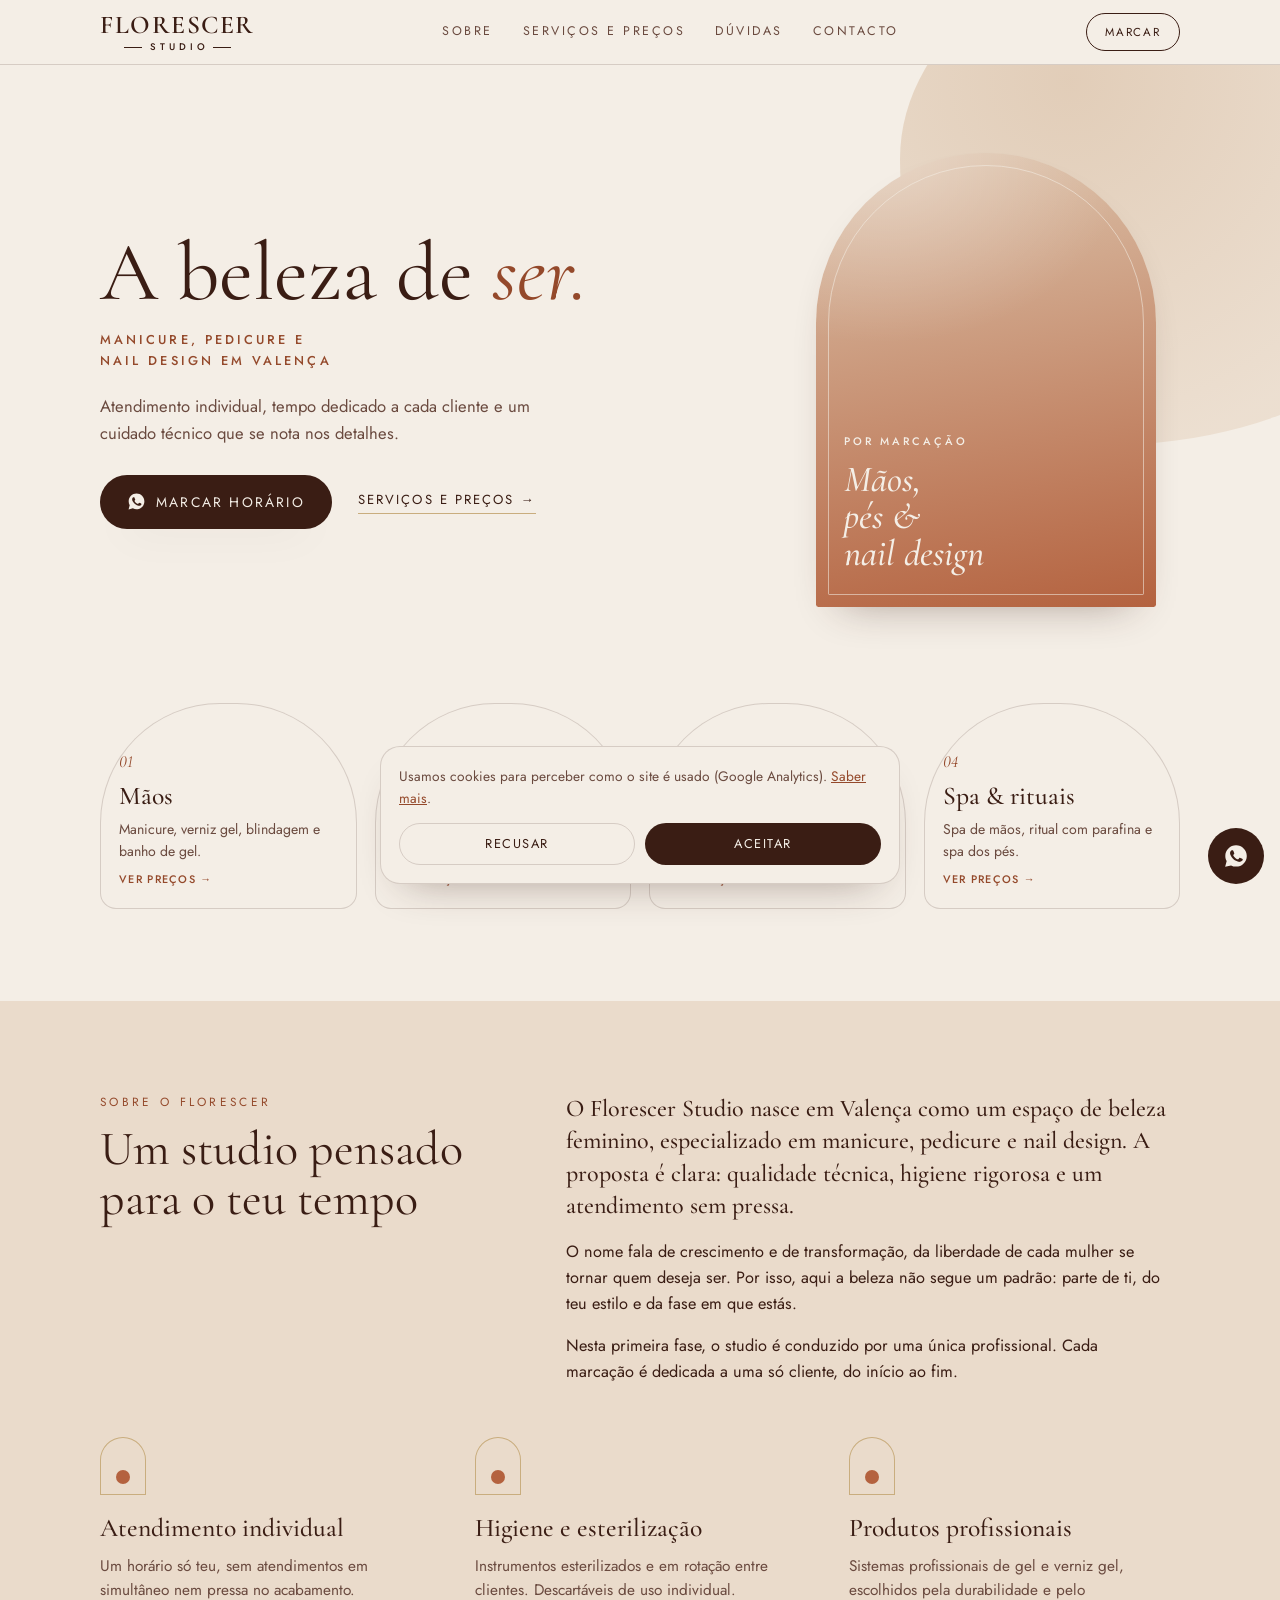
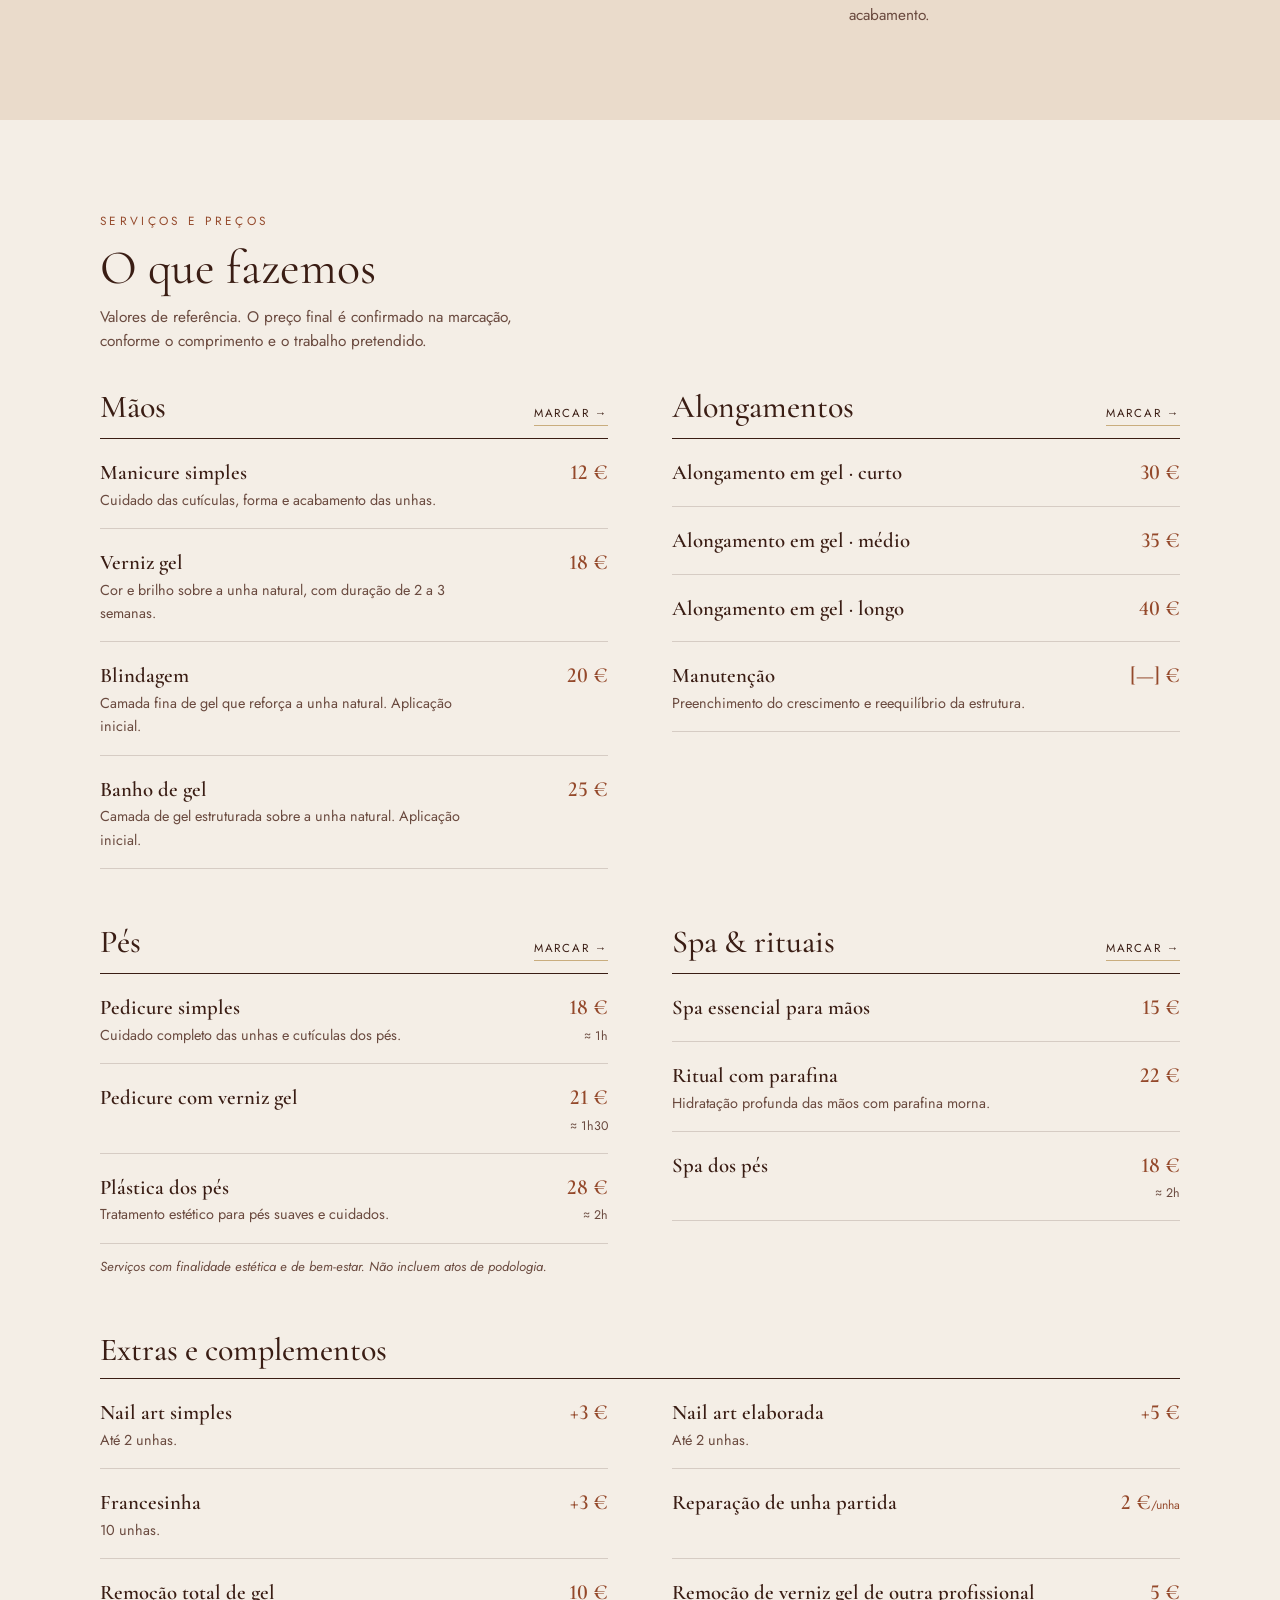
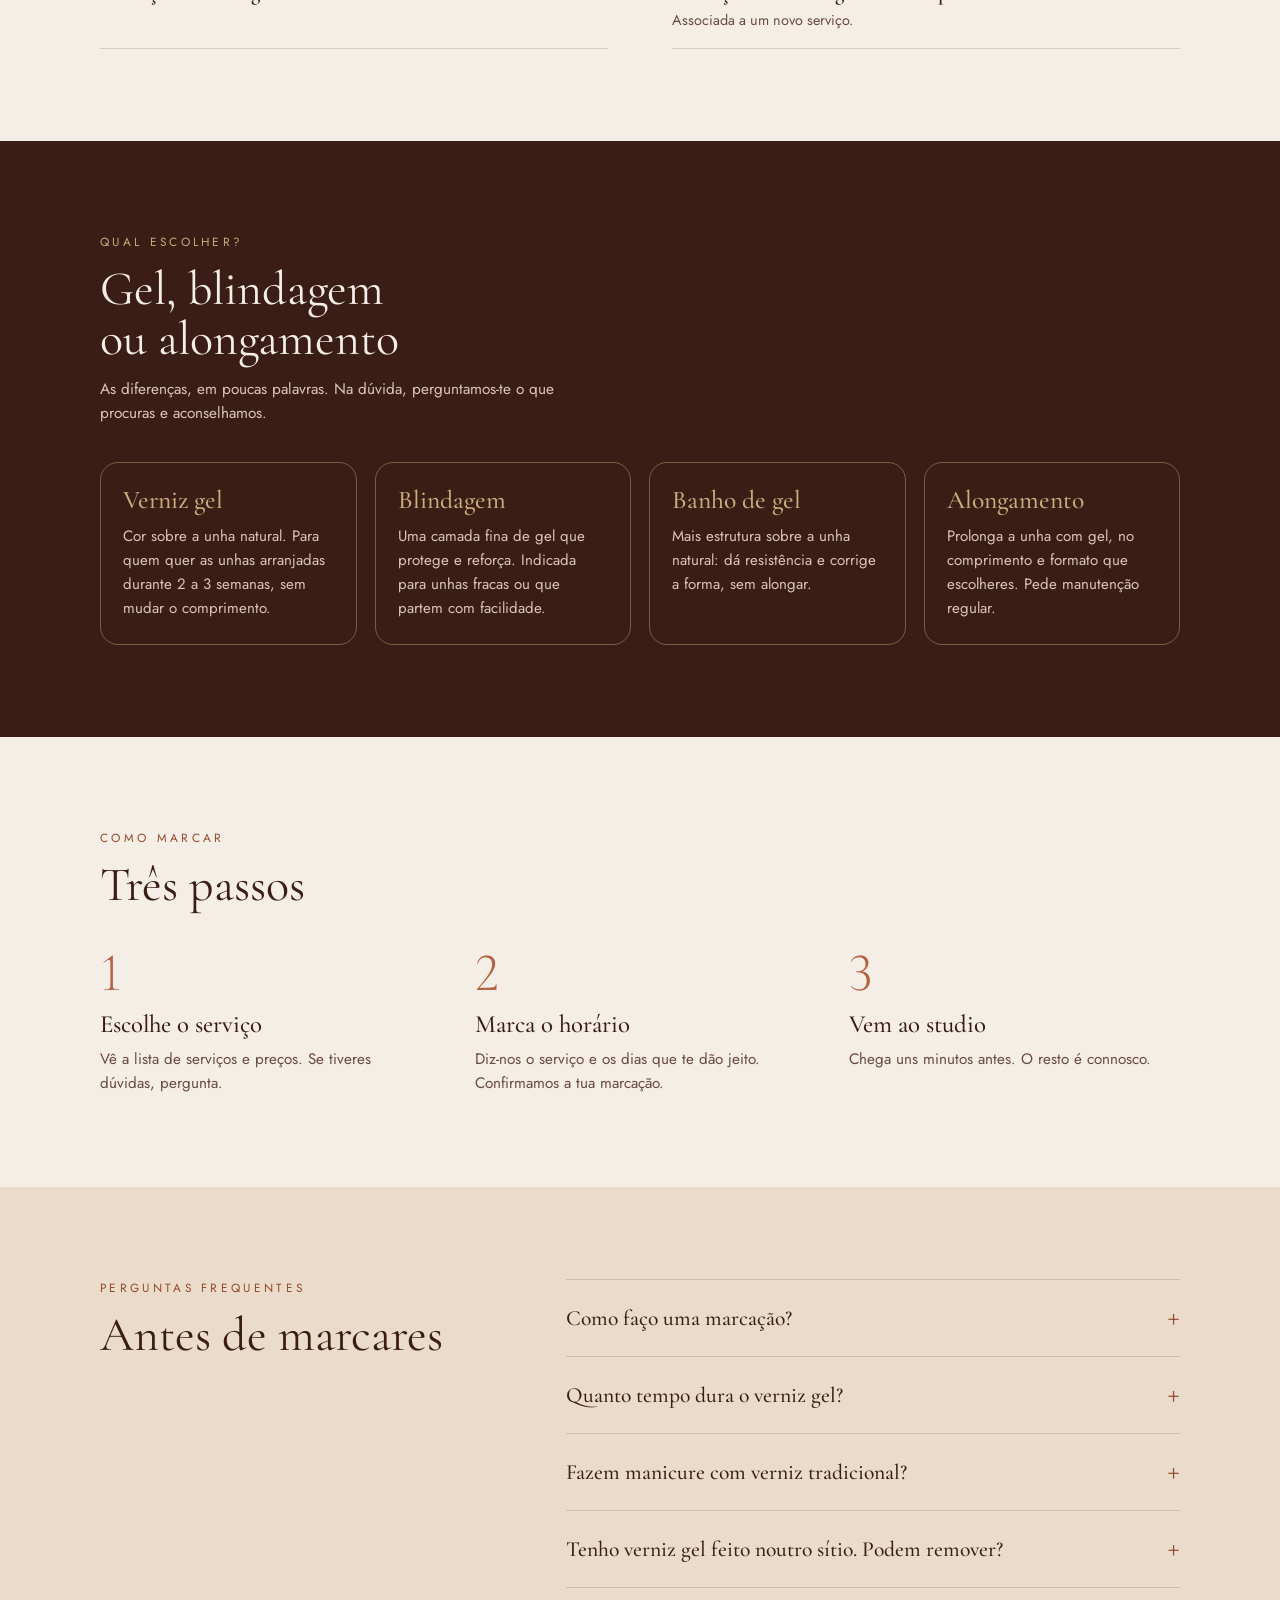
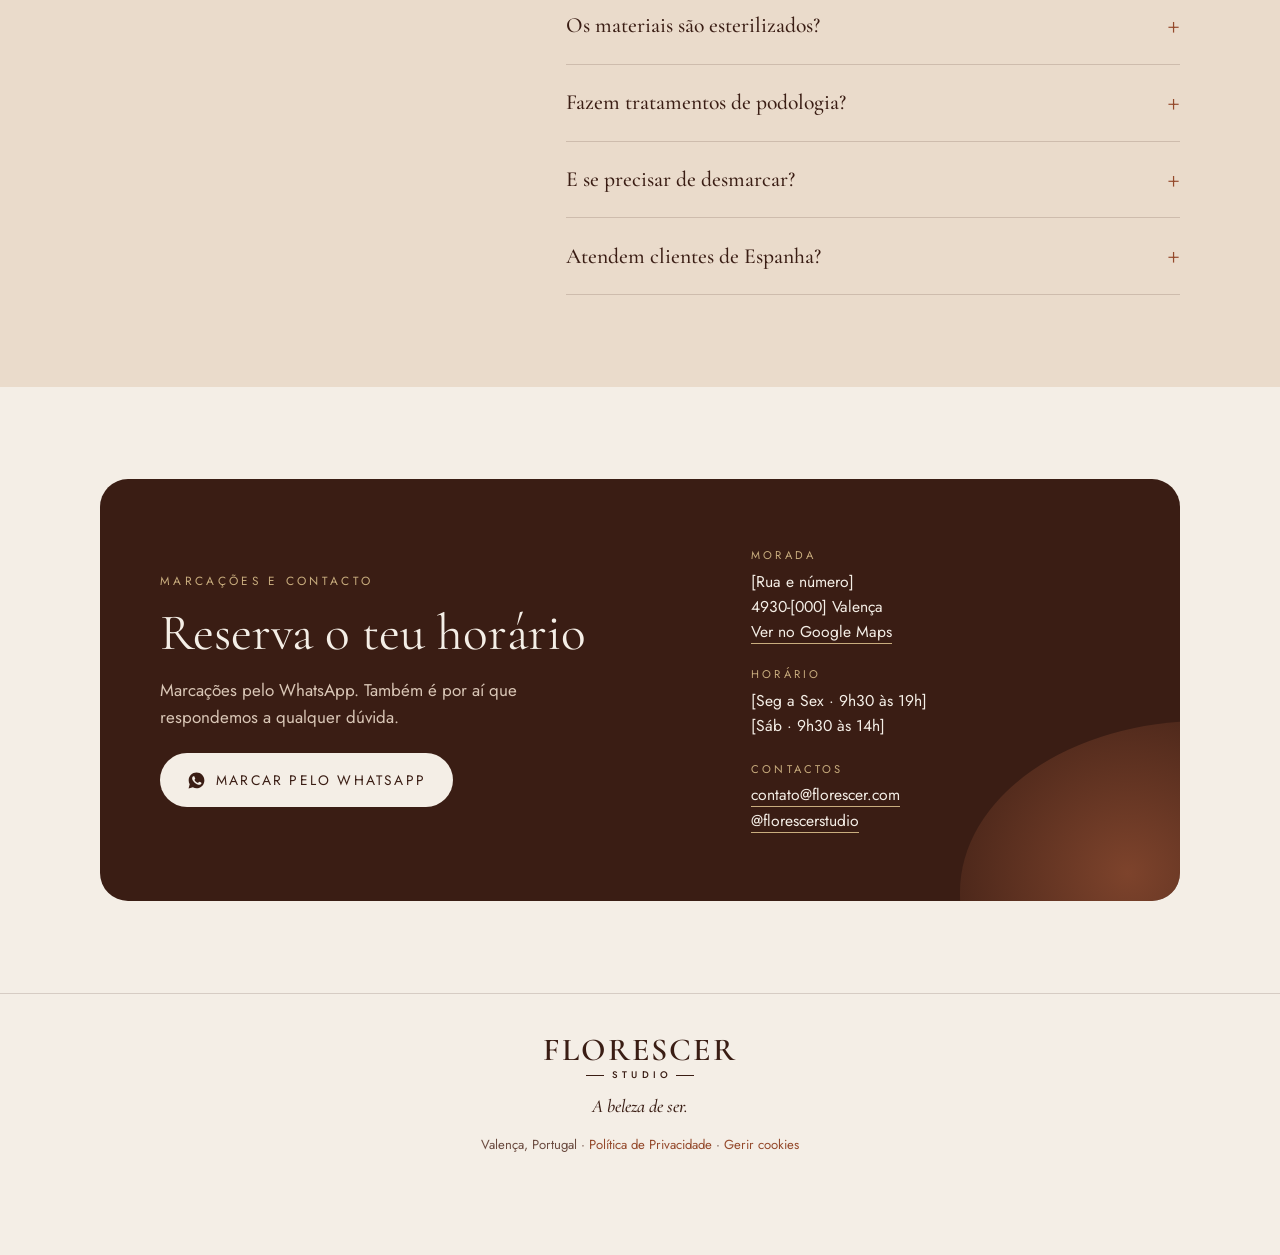
==== index.html @ e3dc15c4 "Domínio florescer.com e e-mail contato@florescer.com Co-Authored-By: Claude Opus 5.5 <noreply@anthro" ====
<!DOCTYPE html>
<html lang="pt-PT">
<head>
<meta charset="UTF-8">
<meta name="viewport" content="width=device-width, initial-scale=1, viewport-fit=cover">
<title>Florescer Studio — Manicure, pedicure e unhas de gel em Valença</title>
<meta name="description" content="Studio de manicure, pedicure e nail design em Valença. Verniz gel, blindagem, banho de gel, alongamento e spa de mãos e pés, com atendimento individual e por marcação.">
<link rel="canonical" href="https://florescer.com/">
<meta name="theme-color" content="#F4EEE6">

<meta property="og:type" content="website">
<meta property="og:site_name" content="Florescer Studio">
<meta property="og:url" content="https://florescer.com/">
<meta property="og:title" content="Florescer Studio — A beleza de ser.">
<meta property="og:description" content="Manicure, pedicure e nail design em Valença, com atendimento individual e por marcação.">
<meta property="og:image" content="https://florescer.com/assets/og-image.jpg">
<meta property="og:image:width" content="1200">
<meta property="og:image:height" content="630">
<meta property="og:locale" content="pt_PT">
<meta name="twitter:card" content="summary_large_image">
<meta name="twitter:title" content="Florescer Studio — A beleza de ser.">
<meta name="twitter:description" content="Manicure, pedicure e nail design em Valença, com atendimento individual e por marcação.">
<meta name="twitter:image" content="https://florescer.com/assets/og-image.jpg">

<link rel="preconnect" href="https://fonts.googleapis.com">
<link rel="preconnect" href="https://fonts.gstatic.com" crossorigin>
<link href="https://fonts.googleapis.com/css2?family=Cormorant+Garamond:ital,wght@0,300;0,400;0,500;0,600;1,400;1,500&family=Jost:wght@300;400;500&display=swap" rel="stylesheet">
<link rel="stylesheet" href="css/styles.css">

<script type="application/ld+json">
{
  "@context": "https://schema.org",
  "@type": "NailSalon",
  "name": "Florescer Studio",
  "slogan": "A beleza de ser.",
  "url": "https://florescer.com/",
  "image": "https://florescer.com/assets/og-image.jpg",
  "telephone": "+351900000000",
  "email": "contato@florescer.com",
  "priceRange": "€",
  "currenciesAccepted": "EUR",
  "address": {
    "@type": "PostalAddress",
    "streetAddress": "[Rua e número]",
    "postalCode": "4930-[000]",
    "addressLocality": "Valença",
    "addressRegion": "Viana do Castelo",
    "addressCountry": "PT"
  },
  "areaServed": ["Valença", "Vila Nova de Cerveira", "Monção", "Tui", "Tomiño", "Salvaterra de Miño"],
  "sameAs": [
    "https://www.instagram.com/florescerstudio/"
  ],
  "description": "Studio de manicure, pedicure e nail design em Valença: verniz gel, blindagem, banho de gel, alongamento em gel, pedicure e spa de mãos e pés, com atendimento individual e por marcação.",
  "hasOfferCatalog": {
    "@type": "OfferCatalog",
    "name": "Serviços",
    "itemListElement": [
      { "@type": "Offer", "price": "12", "priceCurrency": "EUR", "itemOffered": { "@type": "Service", "name": "Manicure simples" } },
      { "@type": "Offer", "price": "18", "priceCurrency": "EUR", "itemOffered": { "@type": "Service", "name": "Verniz gel" } },
      { "@type": "Offer", "price": "20", "priceCurrency": "EUR", "itemOffered": { "@type": "Service", "name": "Blindagem" } },
      { "@type": "Offer", "price": "25", "priceCurrency": "EUR", "itemOffered": { "@type": "Service", "name": "Banho de gel" } },
      { "@type": "Offer", "price": "30", "priceCurrency": "EUR", "itemOffered": { "@type": "Service", "name": "Alongamento em gel" } },
      { "@type": "Offer", "price": "18", "priceCurrency": "EUR", "itemOffered": { "@type": "Service", "name": "Pedicure simples" } },
      { "@type": "Offer", "price": "21", "priceCurrency": "EUR", "itemOffered": { "@type": "Service", "name": "Pedicure com verniz gel" } },
      { "@type": "Offer", "price": "28", "priceCurrency": "EUR", "itemOffered": { "@type": "Service", "name": "Plástica dos pés" } }
    ]
  }
}
</script>
<script type="application/ld+json">
{
  "@context": "https://schema.org",
  "@type": "FAQPage",
  "mainEntity": [
    {
      "@type": "Question",
      "name": "Como faço uma marcação?",
      "acceptedAnswer": { "@type": "Answer", "text": "Envia uma mensagem pelo WhatsApp com o serviço que queres e os dias que te dão jeito. Respondemos com os horários disponíveis e confirmamos a marcação." }
    },
    {
      "@type": "Question",
      "name": "Quanto tempo dura o verniz gel?",
      "acceptedAnswer": { "@type": "Answer", "text": "Em média entre 2 a 3 semanas, dependendo do crescimento natural das unhas e dos cuidados do dia a dia." }
    },
    {
      "@type": "Question",
      "name": "Fazem manicure com verniz tradicional?",
      "acceptedAnswer": { "@type": "Answer", "text": "Não. O studio trabalha com sistemas profissionais de gel e verniz gel, pela durabilidade e pelo acabamento." }
    },
    {
      "@type": "Question",
      "name": "Tenho verniz gel feito noutro sítio. Podem remover?",
      "acceptedAnswer": { "@type": "Answer", "text": "Sim. A remoção de verniz gel feito por outra profissional custa 5 € quando é feita antes de um novo serviço." }
    },
    {
      "@type": "Question",
      "name": "Os materiais são esterilizados?",
      "acceptedAnswer": { "@type": "Answer", "text": "Sim. Os instrumentos são higienizados, desinfetados e esterilizados, e existem vários conjuntos em rotação entre atendimentos. Os materiais descartáveis são de uso individual." }
    },
    {
      "@type": "Question",
      "name": "Fazem tratamentos de podologia?",
      "acceptedAnswer": { "@type": "Answer", "text": "Não. Os serviços de pés têm finalidade exclusivamente estética e de bem-estar e não incluem atos de podologia ou outros procedimentos clínicos." }
    },
    {
      "@type": "Question",
      "name": "Atendem clientes de Espanha?",
      "acceptedAnswer": { "@type": "Answer", "text": "Claro. O studio fica em Valença, a poucos minutos de Tui, Tomiño e Salvaterra de Miño." }
    }
  ]
}
</script>
</head>
<body>

  <svg class="sprite" aria-hidden="true">
    <symbol id="i-wa" viewBox="0 0 24 24"><path fill="currentColor" d="M12.04 2C6.58 2 2.13 6.45 2.13 11.91c0 1.75.46 3.39 1.26 4.81L2 22l5.42-1.34a9.9 9.9 0 0 0 4.62 1.14h.01c5.46 0 9.91-4.45 9.91-9.91C21.96 6.45 17.5 2 12.04 2Zm5.8 14.02c-.24.68-1.4 1.3-1.93 1.36-.5.06-1.02.26-3.4-.71-2.87-1.15-4.7-4.07-4.85-4.26-.14-.19-1.16-1.55-1.16-2.96 0-1.4.74-2.09 1-2.38.26-.29.57-.36.76-.36.19 0 .38 0 .55.01.18.01.42-.07.65.5.24.58.82 2 .89 2.15.07.15.12.32.02.51-.1.19-.15.31-.3.48-.15.17-.31.38-.44.51-.15.15-.3.31-.13.6.17.29.76 1.26 1.63 2.04 1.12 1 2.06 1.31 2.35 1.46.29.15.46.13.63-.08.17-.21.72-.84.92-1.13.19-.29.39-.24.65-.14.27.1 1.68.79 1.97.94.29.14.48.21.55.33.07.12.07.7-.17 1.38Z"/></symbol>
  </svg>

  <header class="topbar">
    <div class="wrap">
      <a class="logo" href="./" aria-label="Florescer Studio, página inicial">
        <span class="logo-word">Florescer</span>
        <span class="logo-sub">Studio</span>
      </a>
      <nav class="topnav" aria-label="Secções">
        <a href="#sobre">Sobre</a>
        <a href="#servicos">Serviços e preços</a>
        <a href="#faq">Dúvidas</a>
        <a href="#contacto">Contacto</a>
      </nav>
      <a class="btn btn-small" href="#contacto" data-book>Marcar</a>
    </div>
  </header>

  <main>
    <!-- ============ HERO ============ -->
    <section class="hero">
      <div class="blob blob-a" aria-hidden="true"></div>
      <div class="wrap hero-grid">
        <div class="hero-copy">
          <h1>
            <span class="hero-slogan">A beleza de <em>ser.</em></span>
            <span class="hero-kicker">Manicure, pedicure e nail design em Valença</span>
          </h1>
          <p class="lede">Atendimento individual, tempo dedicado a cada cliente e um cuidado técnico que se nota nos detalhes.</p>
          <div class="cta-row">
            <a class="btn btn-primary" href="#contacto" data-book>
              <svg class="ico"><use href="#i-wa"/></svg>
              Marcar horário
            </a>
            <a class="link-arrow" href="#servicos">Serviços e preços</a>
          </div>
        </div>
        <div class="hero-arch" aria-hidden="true">
          <div class="arch">
            <span class="arch-small">Por marcação</span>
            <span class="arch-line">Mãos,</span>
            <span class="arch-line">pés &amp;</span>
            <span class="arch-line">nail design</span>
          </div>
        </div>
      </div>
    </section>

    <!-- ============ CATEGORIAS ============ -->
    <section class="cats" aria-label="Categorias de serviços">
      <div class="wrap cat-grid">
        <a class="cat" href="#maos">
          <span class="cat-num">01</span>
          <h2>Mãos</h2>
          <p>Manicure, verniz gel, blindagem e banho de gel.</p>
          <span class="cat-go">Ver preços</span>
        </a>
        <a class="cat" href="#alongamentos">
          <span class="cat-num">02</span>
          <h2>Alongamentos</h2>
          <p>Alongamento em gel e manutenção.</p>
          <span class="cat-go">Ver preços</span>
        </a>
        <a class="cat" href="#pes">
          <span class="cat-num">03</span>
          <h2>Pés</h2>
          <p>Pedicure, verniz gel e plástica dos pés.</p>
          <span class="cat-go">Ver preços</span>
        </a>
        <a class="cat" href="#spa">
          <span class="cat-num">04</span>
          <h2>Spa &amp; rituais</h2>
          <p>Spa de mãos, ritual com parafina e spa dos pés.</p>
          <span class="cat-go">Ver preços</span>
        </a>
      </div>
    </section>

    <!-- ============ SOBRE ============ -->
    <section class="about on-areia" id="sobre">
      <div class="wrap about-grid">
        <div class="section-head">
          <div class="eyebrow">Sobre o Florescer</div>
          <h2>Um studio pensado para o teu tempo</h2>
        </div>
        <div class="about-text">
          <p>O Florescer Studio nasce em Valença como um espaço de beleza feminino, especializado em manicure, pedicure e nail design. A proposta é clara: qualidade técnica, higiene rigorosa e um atendimento sem pressa.</p>
          <p>O nome fala de crescimento e de transformação, da liberdade de cada mulher se tornar quem deseja ser. Por isso, aqui a beleza não segue um padrão: parte de ti, do teu estilo e da fase em que estás.</p>
          <p>Nesta primeira fase, o studio é conduzido por uma única profissional. Cada marcação é dedicada a uma só cliente, do início ao fim.</p>
        </div>
      </div>
      <div class="wrap">
        <div class="pillar-grid">
          <div class="pillar">
            <div class="pillar-mark" aria-hidden="true"></div>
            <h3>Atendimento individual</h3>
            <p>Um horário só teu, sem atendimentos em simultâneo nem pressa no acabamento.</p>
          </div>
          <div class="pillar">
            <div class="pillar-mark" aria-hidden="true"></div>
            <h3>Higiene e esterilização</h3>
            <p>Instrumentos esterilizados e em rotação entre clientes. Descartáveis de uso individual.</p>
          </div>
          <div class="pillar">
            <div class="pillar-mark" aria-hidden="true"></div>
            <h3>Produtos profissionais</h3>
            <p>Sistemas profissionais de gel e verniz gel, escolhidos pela durabilidade e pelo acabamento.</p>
          </div>
        </div>
      </div>
    </section>

    <!-- ============ SERVIÇOS E PREÇOS ============
         Para mudar um preço: alterar o valor em <span class="price">.
         Para criar uma categoria nova: copiar um bloco <div class="price-cat"> inteiro. -->
    <section class="services" id="servicos">
      <div class="wrap">
        <div class="section-head">
          <div class="eyebrow">Serviços e preços</div>
          <h2>O que fazemos</h2>
          <p class="section-sub">Valores de referência. O preço final é confirmado na marcação, conforme o comprimento e o trabalho pretendido.</p>
        </div>

        <div class="price-grid">
          <div class="price-cat" id="maos">
            <div class="price-cat-head">
              <h3>Mãos</h3>
              <a class="link-arrow" href="#contacto" data-book="Olá! Gostava de marcar um serviço de mãos no Florescer Studio.">Marcar</a>
            </div>
            <ul class="price-list">
              <li class="price-row">
                <div class="price-main"><h4>Manicure simples</h4><p>Cuidado das cutículas, forma e acabamento das unhas.</p></div>
                <span class="price">12 €</span>
              </li>
              <li class="price-row">
                <div class="price-main"><h4>Verniz gel</h4><p>Cor e brilho sobre a unha natural, com duração de 2 a 3 semanas.</p></div>
                <span class="price">18 €</span>
              </li>
              <li class="price-row">
                <div class="price-main"><h4>Blindagem</h4><p>Camada fina de gel que reforça a unha natural. Aplicação inicial.</p></div>
                <span class="price">20 €</span>
              </li>
              <li class="price-row">
                <div class="price-main"><h4>Banho de gel</h4><p>Camada de gel estruturada sobre a unha natural. Aplicação inicial.</p></div>
                <span class="price">25 €</span>
              </li>
            </ul>
          </div>

          <div class="price-cat" id="alongamentos">
            <div class="price-cat-head">
              <h3>Alongamentos</h3>
              <a class="link-arrow" href="#contacto" data-book="Olá! Gostava de marcar alongamento em gel no Florescer Studio.">Marcar</a>
            </div>
            <ul class="price-list">
              <li class="price-row">
                <div class="price-main"><h4>Alongamento em gel · curto</h4></div>
                <span class="price">30 €</span>
              </li>
              <li class="price-row">
                <div class="price-main"><h4>Alongamento em gel · médio</h4></div>
                <span class="price">35 €</span>
              </li>
              <li class="price-row">
                <div class="price-main"><h4>Alongamento em gel · longo</h4></div>
                <span class="price">40 €</span>
              </li>
              <li class="price-row">
                <div class="price-main"><h4>Manutenção</h4><p>Preenchimento do crescimento e reequilíbrio da estrutura.</p></div>
                <span class="price">[—] €</span>
              </li>
            </ul>
          </div>

          <div class="price-cat" id="pes">
            <div class="price-cat-head">
              <h3>Pés</h3>
              <a class="link-arrow" href="#contacto" data-book="Olá! Gostava de marcar um serviço de pés no Florescer Studio.">Marcar</a>
            </div>
            <ul class="price-list">
              <li class="price-row">
                <div class="price-main"><h4>Pedicure simples</h4><p>Cuidado completo das unhas e cutículas dos pés.</p></div>
                <span class="price-meta"><span class="price">18 €</span><span class="dur">≈ 1h</span></span>
              </li>
              <li class="price-row">
                <div class="price-main"><h4>Pedicure com verniz gel</h4></div>
                <span class="price-meta"><span class="price">21 €</span><span class="dur">≈ 1h30</span></span>
              </li>
              <li class="price-row">
                <div class="price-main"><h4>Plástica dos pés</h4><p>Tratamento estético para pés suaves e cuidados.</p></div>
                <span class="price-meta"><span class="price">28 €</span><span class="dur">≈ 2h</span></span>
              </li>
            </ul>
            <p class="price-note">Serviços com finalidade estética e de bem-estar. Não incluem atos de podologia.</p>
          </div>

          <div class="price-cat" id="spa">
            <div class="price-cat-head">
              <h3>Spa &amp; rituais</h3>
              <a class="link-arrow" href="#contacto" data-book="Olá! Gostava de marcar um spa no Florescer Studio.">Marcar</a>
            </div>
            <ul class="price-list">
              <li class="price-row">
                <div class="price-main"><h4>Spa essencial para mãos</h4></div>
                <span class="price">15 €</span>
              </li>
              <li class="price-row">
                <div class="price-main"><h4>Ritual com parafina</h4><p>Hidratação profunda das mãos com parafina morna.</p></div>
                <span class="price">22 €</span>
              </li>
              <li class="price-row">
                <div class="price-main"><h4>Spa dos pés</h4></div>
                <span class="price-meta"><span class="price">18 €</span><span class="dur">≈ 2h</span></span>
              </li>
            </ul>
          </div>

          <div class="price-cat price-cat-wide" id="extras">
            <div class="price-cat-head">
              <h3>Extras e complementos</h3>
            </div>
            <ul class="price-list price-list-2col">
              <li class="price-row">
                <div class="price-main"><h4>Nail art simples</h4><p>Até 2 unhas.</p></div>
                <span class="price">+3 €</span>
              </li>
              <li class="price-row">
                <div class="price-main"><h4>Nail art elaborada</h4><p>Até 2 unhas.</p></div>
                <span class="price">+5 €</span>
              </li>
              <li class="price-row">
                <div class="price-main"><h4>Francesinha</h4><p>10 unhas.</p></div>
                <span class="price">+3 €</span>
              </li>
              <li class="price-row">
                <div class="price-main"><h4>Reparação de unha partida</h4></div>
                <span class="price">2 €<small>/unha</small></span>
              </li>
              <li class="price-row">
                <div class="price-main"><h4>Remoção total de gel</h4></div>
                <span class="price">10 €</span>
              </li>
              <li class="price-row">
                <div class="price-main"><h4>Remoção de verniz gel de outra profissional</h4><p>Associada a um novo serviço.</p></div>
                <span class="price">5 €</span>
              </li>
            </ul>
          </div>
        </div>
      </div>
    </section>

    <!-- ============ QUAL ESCOLHER ============ -->
    <section class="compare on-vinho" id="qual-escolher">
      <div class="wrap">
        <div class="section-head">
          <div class="eyebrow">Qual escolher?</div>
          <h2>Gel, blindagem ou alongamento</h2>
          <p class="section-sub">As diferenças, em poucas palavras. Na dúvida, perguntamos-te o que procuras e aconselhamos.</p>
        </div>
        <div class="compare-grid">
          <div class="compare-card">
            <h3>Verniz gel</h3>
            <p>Cor sobre a unha natural. Para quem quer as unhas arranjadas durante 2 a 3 semanas, sem mudar o comprimento.</p>
          </div>
          <div class="compare-card">
            <h3>Blindagem</h3>
            <p>Uma camada fina de gel que protege e reforça. Indicada para unhas fracas ou que partem com facilidade.</p>
          </div>
          <div class="compare-card">
            <h3>Banho de gel</h3>
            <p>Mais estrutura sobre a unha natural: dá resistência e corrige a forma, sem alongar.</p>
          </div>
          <div class="compare-card">
            <h3>Alongamento</h3>
            <p>Prolonga a unha com gel, no comprimento e formato que escolheres. Pede manutenção regular.</p>
          </div>
        </div>
      </div>
    </section>

    <!-- ============ COMO MARCAR ============ -->
    <section class="how">
      <div class="wrap">
        <div class="section-head">
          <div class="eyebrow">Como marcar</div>
          <h2>Três passos</h2>
        </div>
        <ol class="steps">
          <li class="step">
            <span class="num">1</span>
            <h3>Escolhe o serviço</h3>
            <p>Vê a lista de serviços e preços. Se tiveres dúvidas, pergunta.</p>
          </li>
          <li class="step">
            <span class="num">2</span>
            <h3>Marca o horário</h3>
            <p>Diz-nos o serviço e os dias que te dão jeito. Confirmamos a tua marcação.</p>
          </li>
          <li class="step">
            <span class="num">3</span>
            <h3>Vem ao studio</h3>
            <p>Chega uns minutos antes. O resto é connosco.</p>
          </li>
        </ol>
      </div>
    </section>

    <!--
      GALERIA: ativar quando houver fotos REAIS de trabalhos e do espaço.
      Colocar as fotos em assets/ com nomes descritivos (ex.: verniz-gel-nude.jpg)
      e descomentar este bloco.

    <section class="gallery" id="galeria">
      <div class="wrap">
        <div class="section-head">
          <div class="eyebrow">Trabalhos</div>
          <h2>Detalhes do studio</h2>
        </div>
        <div class="gallery-grid">
          <figure><img src="assets/exemplo.jpg" alt="Descrição do trabalho" loading="lazy"></figure>
        </div>
      </div>
    </section>
    -->

    <!-- ============ FAQ ============ -->
    <section class="faq on-areia" id="faq">
      <div class="wrap faq-wrap">
        <div class="section-head">
          <div class="eyebrow">Perguntas frequentes</div>
          <h2>Antes de marcares</h2>
        </div>
        <div class="faq-list">
          <details class="faq-item">
            <summary>Como faço uma marcação?</summary>
            <p>Envia uma mensagem pelo WhatsApp com o serviço que queres e os dias que te dão jeito. Respondemos com os horários disponíveis e confirmamos a marcação.</p>
          </details>
          <details class="faq-item">
            <summary>Quanto tempo dura o verniz gel?</summary>
            <p>Em média entre 2 a 3 semanas, dependendo do crescimento natural das unhas e dos cuidados do dia a dia.</p>
          </details>
          <details class="faq-item">
            <summary>Fazem manicure com verniz tradicional?</summary>
            <p>Não. O studio trabalha com sistemas profissionais de gel e verniz gel, pela durabilidade e pelo acabamento.</p>
          </details>
          <details class="faq-item">
            <summary>Tenho verniz gel feito noutro sítio. Podem remover?</summary>
            <p>Sim. A remoção de verniz gel feito por outra profissional custa 5 € quando é feita antes de um novo serviço.</p>
          </details>
          <details class="faq-item">
            <summary>Os materiais são esterilizados?</summary>
            <p>Sim. Os instrumentos são higienizados, desinfetados e esterilizados, e existem vários conjuntos em rotação entre atendimentos. Os materiais descartáveis são de uso individual.</p>
          </details>
          <details class="faq-item">
            <summary>Fazem tratamentos de podologia?</summary>
            <p>Não. Os serviços de pés têm finalidade exclusivamente estética e de bem-estar e não incluem atos de podologia ou outros procedimentos clínicos.</p>
          </details>
          <details class="faq-item">
            <summary>E se precisar de desmarcar?</summary>
            <p>Pedimos que avises com pelo menos [24 horas] de antecedência, para podermos oferecer o horário a outra cliente.</p>
          </details>
          <details class="faq-item">
            <summary>Atendem clientes de Espanha?</summary>
            <p>Claro. O studio fica em Valença, a poucos minutos de Tui, Tomiño e Salvaterra de Miño.</p>
          </details>
        </div>
      </div>
    </section>

    <!-- ============ CONTACTO ============ -->
    <section class="final" id="contacto">
      <div class="wrap">
        <div class="final-card">
          <div class="blob blob-b" aria-hidden="true"></div>
          <div class="final-copy">
            <div class="eyebrow">Marcações e contacto</div>
            <h2>Reserva o teu horário</h2>
            <p>Marcações pelo WhatsApp. Também é por aí que respondemos a qualquer dúvida.</p>
            <a class="btn btn-light" href="#contacto" data-book>
              <svg class="ico"><use href="#i-wa"/></svg>
              Marcar pelo WhatsApp
            </a>
          </div>
          <dl class="info">
            <div><dt>Morada</dt><dd>[Rua e número]<br>4930-[000] Valença<br><a href="https://www.google.com/maps/search/?api=1&amp;query=Valen%C3%A7a%2C%20Portugal" target="_blank" rel="noopener">Ver no Google Maps</a></dd></div>
            <div><dt>Horário</dt><dd>[Seg a Sex · 9h30 às 19h]<br>[Sáb · 9h30 às 14h]</dd></div>
            <div><dt>Contactos</dt><dd><a href="mailto:contato@florescer.com">contato@florescer.com</a><br><a href="https://www.instagram.com/florescerstudio/" target="_blank" rel="noopener">@florescerstudio</a></dd></div>
          </dl>
        </div>
      </div>
    </section>
  </main>

  <footer>
    <div class="wrap foot">
      <a class="logo logo-foot" href="./" aria-label="Florescer Studio, página inicial">
        <span class="logo-word">Florescer</span>
        <span class="logo-sub">Studio</span>
      </a>
      <p class="foot-tag">A beleza de ser.</p>
      <p class="foot-links">Valença, Portugal · <a href="privacidade.html">Política de Privacidade</a> · <button class="cookie-manage" type="button" data-cookie-manage>Gerir cookies</button></p>
    </div>
  </footer>

  <a class="floating-cta" href="#contacto" data-book aria-label="Marcar pelo WhatsApp">
    <svg class="ico"><use href="#i-wa"/></svg>
  </a>

  <script src="js/site.js"></script>
  <script src="js/consent.js"></script>
</body>
</html>
---- css/styles.css ----
:root{
  /* paleta da marca: marfim, areia, terracota, champagne, vinho, oliva */
  --paper:#F4EEE6;
  --areia:#EADBCB;
  --areia-deep:#DDC5AD;
  --terracota:#B4623F;
  --terracota-ink:#94492B;
  --champagne:#C9AD7E;
  --vinho:#3A1D14;
  --oliva:#3F4A31;
  --ink:#3A1D14;
  --ink-soft:#6A4A3F;
  --on-dark:#F4EEE6;
  --on-dark-soft:#D9C6B6;
  --line:rgba(58,29,20,0.16);
  --shadow:0 20px 44px -26px rgba(58,29,20,0.45);
  /* a marca vive em tons claros: sem modo escuro automático */
  color-scheme:light;
}

*{box-sizing:border-box;}
html{-webkit-text-size-adjust:100%;scroll-behavior:smooth;}
body{
  margin:0;
  background:var(--paper);
  color:var(--ink);
  font-family:"Jost", -apple-system, BlinkMacSystemFont, "Segoe UI", sans-serif;
  font-weight:400;
  font-size:17px;
  line-height:1.6;
  -webkit-font-smoothing:antialiased;
}
h1,h2,h3{
  font-family:"Cormorant Garamond", Georgia, "Times New Roman", serif;
  font-weight:500;
  line-height:1.05;
  margin:0;
  text-wrap:balance;
  color:inherit;
}
h1 em, h2 em{font-style:italic;color:var(--terracota-ink);}
p{margin:0;}
a{color:inherit;}
img{max-width:100%;display:block;}
strong{font-weight:500;}
.sprite{display:none;}
.wrap{max-width:1160px;margin:0 auto;padding-inline:22px;}
@media (min-width:720px){ .wrap{padding-inline:40px;} }

.eyebrow{
  font-size:0.74rem;
  letter-spacing:0.28em;
  text-transform:uppercase;
  font-weight:400;
  color:var(--terracota-ink);
}

/* ---------- logo (provisório, em texto, até chegar o logótipo final) ---------- */
.logo{
  display:inline-flex;
  flex-direction:column;
  align-items:center;
  text-decoration:none;
  color:var(--ink);
  line-height:1;
}
.logo-word{
  font-family:"Cormorant Garamond", Georgia, serif;
  font-weight:600;
  font-size:1.6rem;
  letter-spacing:0.06em;
  text-transform:uppercase;
}
.logo-sub{
  display:flex;
  align-items:center;
  gap:8px;
  margin-top:5px;
  font-size:0.6rem;
  letter-spacing:0.42em;
  text-transform:uppercase;
  font-weight:500;
}
.logo-sub::before, .logo-sub::after{
  content:"";
  width:18px;
  height:1px;
  background:currentColor;
}
.logo-sub::after{margin-left:-0.42em;}

/* ---------- organic shapes ---------- */
.blob{
  position:absolute;
  border-radius:58% 42% 63% 37% / 45% 55% 45% 55%;
  pointer-events:none;
}

/* ---------- topbar ---------- */
.topbar{
  position:sticky; top:0; z-index:20;
  background:color-mix(in srgb, var(--paper) 90%, transparent);
  backdrop-filter:blur(8px);
  border-bottom:1px solid var(--line);
}
.topbar .wrap{
  display:flex; align-items:center; justify-content:space-between; gap:16px;
  padding-block:12px;
}
.topnav{display:none;}
@media (min-width:820px){
  .topnav{display:flex;gap:30px;}
  .topnav a{
    font-size:0.78rem;
    letter-spacing:0.2em;
    text-transform:uppercase;
    text-decoration:none;
    color:var(--ink-soft);
  }
  .topnav a:hover{color:var(--terracota-ink);}
}

/* ---------- buttons ---------- */
.btn{
  display:inline-flex;
  align-items:center;
  justify-content:center;
  gap:10px;
  padding:15px 26px;
  border-radius:999px;
  font-family:inherit;
  font-weight:400;
  font-size:0.86rem;
  letter-spacing:0.16em;
  text-transform:uppercase;
  text-decoration:none;
  white-space:nowrap;
  border:1px solid transparent;
}
@media (max-width:380px){ .btn{letter-spacing:0.1em;padding-inline:22px;} }
.btn .ico{width:19px;height:19px;flex:none;}
.btn-primary{
  background:var(--vinho);
  color:var(--on-dark);
  box-shadow:var(--shadow);
}
.btn-small{
  padding:9px 18px;
  font-size:0.72rem;
  background:transparent;
  border-color:var(--ink);
  color:var(--ink);
}
.btn-light{
  background:var(--paper);
  color:var(--ink);
}
.link-arrow{
  font-size:0.82rem;
  letter-spacing:0.16em;
  text-transform:uppercase;
  text-decoration:none;
  color:var(--ink);
  border-bottom:1px solid var(--champagne);
  padding-bottom:3px;
}
.link-arrow::after{content:" →";}

/* ---------- hero ---------- */
.hero{
  position:relative;
  overflow:hidden;
  padding-block:52px 64px;
}
.blob-a{
  width:340px;height:320px;
  right:-150px; top:-90px;
  background:radial-gradient(circle at 30% 30%, var(--areia-deep), var(--areia) 70%);
  opacity:0.8;
}
.hero-grid{
  position:relative;
  display:grid;
  gap:44px;
}
.hero-copy{display:flex;flex-direction:column;gap:22px;}
.hero h1{
  display:flex;
  flex-direction:column;
  gap:16px;
  font-weight:400;
}
.hero-slogan{
  font-size:3.2rem;
  line-height:1;
}
.hero-kicker{
  font-family:"Jost", sans-serif;
  font-size:0.8rem;
  letter-spacing:0.24em;
  text-transform:uppercase;
  font-weight:500;
  line-height:1.6;
  color:var(--terracota-ink);
  max-width:30ch;
}
.lede{
  font-size:1.04rem;
  color:var(--ink-soft);
  max-width:44ch;
}
.cta-row{
  display:flex;
  flex-wrap:wrap;
  align-items:center;
  gap:18px 26px;
  margin-top:6px;
}
/* no telemóvel o arco fica escondido para os serviços aparecerem mais cedo */
.hero-arch{display:none;justify-content:center;}
@media (min-width:860px){ .hero-arch{display:flex;} }
.arch{
  position:relative;
  width:min(100%, 300px);
  aspect-ratio:3/4;
  border-radius:999px 999px 14px 14px;
  background:
    radial-gradient(120% 70% at 20% 0%, rgba(255,255,255,0.35), transparent 60%),
    linear-gradient(170deg, var(--areia-deep) 0%, var(--terracota) 100%);
  display:flex;
  flex-direction:column;
  justify-content:flex-end;
  padding:34px 28px;
  color:var(--on-dark);
  box-shadow:var(--shadow);
}
.arch::before{
  content:"";
  position:absolute;
  inset:12px;
  border-radius:999px 999px 8px 8px;
  border:1px solid rgba(244,238,230,0.55);
}
.arch-small{
  font-size:0.68rem;
  letter-spacing:0.28em;
  text-transform:uppercase;
  font-weight:500;
  margin-bottom:12px;
}
.arch-line{
  font-family:"Cormorant Garamond", serif;
  font-style:italic;
  font-weight:500;
  font-size:2.3rem;
  line-height:1;
}
@media (min-width:860px){
  .hero{padding-block:88px 96px;}
  .hero-grid{grid-template-columns:1.25fr 0.75fr;align-items:center;}
  .hero-slogan{font-size:5.2rem;}
  .blob-a{width:560px;height:520px;right:-180px;top:-140px;}
  .arch{width:340px;}
}

/* ---------- section shell ---------- */
section{padding-block:64px;scroll-margin-top:70px;}
@media (min-width:720px){ section{padding-block:92px;} }
.section-head{max-width:46ch;margin-bottom:36px;display:flex;flex-direction:column;gap:12px;}
.section-head h2{font-size:2.3rem;font-weight:400;}
@media (min-width:720px){ .section-head h2{font-size:3rem;} }
.section-sub{color:var(--ink-soft);font-size:0.96rem;}
.on-areia{background:var(--areia);}
.on-vinho{background:var(--vinho);color:var(--on-dark);}
.on-vinho .eyebrow{color:var(--champagne);}

/* ---------- categorias ---------- */
.cats{padding-block:0 64px;}
.cat-grid{display:grid;gap:12px;grid-template-columns:repeat(2,1fr);}
@media (min-width:860px){ .cat-grid{grid-template-columns:repeat(4,1fr);gap:18px;} .cats{padding-block:0 92px;} }
.cat{
  display:flex;flex-direction:column;gap:8px;
  padding:20px 18px;
  border:1px solid var(--line);
  border-radius:120px 120px 16px 16px;
  padding-top:44px;
  text-decoration:none;
  background:var(--paper);
  transition:background-color .2s ease;
}
.cat:hover{background:var(--areia);}
.cat-num{
  font-family:"Cormorant Garamond", serif;
  font-style:italic;
  color:var(--terracota-ink);
  font-variant-numeric:lining-nums;
}
.cat h2{font-size:1.6rem;font-weight:500;}
.cat p{font-size:0.88rem;color:var(--ink-soft);flex:1;}
.cat-go{
  font-size:0.68rem;
  letter-spacing:0.12em;
  white-space:nowrap;
  text-transform:uppercase;
  font-weight:500;
  color:var(--terracota-ink);
}
.cat-go::after{content:" →";}

/* ---------- sobre ---------- */
.about-grid{display:grid;gap:8px;margin-bottom:52px;}
.about-text{display:flex;flex-direction:column;gap:16px;max-width:60ch;}
.about-text p{font-size:1.02rem;}
.about-text p:first-child{
  font-family:"Cormorant Garamond", serif;
  font-size:1.5rem;
  line-height:1.35;
  font-weight:500;
}
@media (min-width:900px){
  .about-grid{grid-template-columns:0.8fr 1.2fr;gap:56px;align-items:start;}
}

/* ---------- serviços e preços ---------- */
.price-grid{display:grid;gap:44px;grid-template-columns:1fr;}
@media (min-width:900px){
  .price-grid{grid-template-columns:1fr 1fr;column-gap:64px;row-gap:56px;}
  .price-cat-wide{grid-column:1 / -1;}
  .price-list-2col{display:grid;grid-template-columns:1fr 1fr;column-gap:64px;}
}
.price-cat{scroll-margin-top:90px;}
.price-cat-head{
  display:flex;align-items:baseline;justify-content:space-between;gap:16px;
  padding-bottom:12px;
  border-bottom:1px solid var(--ink);
}
.price-cat-head h3{font-size:2rem;font-weight:500;}
.price-cat-head .link-arrow{font-size:0.72rem;}
.price-list{list-style:none;margin:0;padding:0;}
.price-row{
  display:flex;justify-content:space-between;align-items:baseline;gap:18px;
  padding:16px 0;
  border-bottom:1px solid var(--line);
}
.price-main h4{
  margin:0;
  font-family:"Cormorant Garamond", serif;
  font-size:1.3rem;
  font-weight:600;
  line-height:1.2;
}
.price-main p{font-size:0.9rem;color:var(--ink-soft);margin-top:3px;max-width:42ch;}
.price-meta{display:flex;flex-direction:column;align-items:flex-end;gap:2px;flex:none;}
.price{
  font-family:"Cormorant Garamond", serif;
  font-size:1.35rem;
  font-weight:600;
  white-space:nowrap;
  font-variant-numeric:lining-nums;
  color:var(--terracota-ink);
  flex:none;
}
.price small{font-size:0.75rem;font-family:"Jost", sans-serif;font-weight:400;}
.dur{font-size:0.78rem;color:var(--ink-soft);white-space:nowrap;}
.price-note{font-size:0.82rem;color:var(--ink-soft);margin-top:12px;font-style:italic;}

/* ---------- qual escolher ---------- */
.compare .section-sub{color:var(--on-dark-soft);}
.compare-grid{display:grid;gap:14px;grid-template-columns:1fr;}
@media (min-width:640px){ .compare-grid{grid-template-columns:1fr 1fr;} }
@media (min-width:1000px){ .compare-grid{grid-template-columns:repeat(4,1fr);gap:18px;} }
.compare-card{
  border:1px solid rgba(201,173,126,0.45);
  border-radius:18px;
  padding:24px 22px;
  display:flex;flex-direction:column;gap:10px;
}
.compare-card h3{font-size:1.6rem;color:var(--champagne);}
.compare-card p{font-size:0.94rem;color:var(--on-dark-soft);}

/* ---------- pilares (dentro do sobre) ---------- */
.pillar-grid{display:grid;gap:34px;grid-template-columns:1fr;}
@media (min-width:820px){ .pillar-grid{grid-template-columns:repeat(3,1fr);gap:44px;} }
.pillar{display:flex;flex-direction:column;gap:12px;}
.pillar-mark{
  width:46px;height:58px;
  border-radius:999px 999px 6px 6px;
  border:1px solid var(--champagne);
  margin-bottom:8px;
  position:relative;
}
.pillar-mark::after{
  content:"";
  position:absolute;
  left:50%;bottom:10px;
  width:14px;height:14px;
  transform:translateX(-50%);
  border-radius:50%;
  background:var(--terracota);
}
.pillar h3{font-size:1.6rem;}
.pillar p{color:var(--ink-soft);font-size:0.96rem;max-width:34ch;}

/* ---------- how ---------- */
.steps{
  list-style:none;margin:0;padding:0;
  display:grid;gap:32px;grid-template-columns:1fr;
  counter-reset:none;
}
@media (min-width:820px){ .steps{grid-template-columns:repeat(3,1fr);gap:44px;} }
.step{display:flex;flex-direction:column;gap:10px;}
.step .num{
  font-family:"Cormorant Garamond", serif;
  font-size:3.4rem;
  line-height:1;
  color:var(--terracota);
  font-weight:300;
  font-variant-numeric:lining-nums;
}
.step h3{font-size:1.55rem;}
.step p{color:var(--ink-soft);font-size:0.95rem;max-width:34ch;}

/* ---------- gallery (para quando houver fotos reais) ---------- */
.gallery-grid{display:grid;gap:14px;grid-template-columns:repeat(2,1fr);}
@media (min-width:820px){ .gallery-grid{grid-template-columns:repeat(4,1fr);} }
.gallery-grid figure{margin:0;border-radius:999px 999px 12px 12px;overflow:hidden;aspect-ratio:3/4;background:var(--areia);}
.gallery-grid img{width:100%;height:100%;object-fit:cover;}

/* ---------- faq ---------- */
@media (min-width:900px){
  .faq-wrap{display:grid;grid-template-columns:0.8fr 1.2fr;gap:56px;align-items:start;}
}
.faq-list{display:flex;flex-direction:column;border-top:1px solid var(--line);}
.faq-item{border-bottom:1px solid var(--line);padding:20px 0;}
.faq-item summary{
  font-family:"Cormorant Garamond", serif;
  font-weight:500;
  font-size:1.35rem;
  cursor:pointer;
  list-style:none;
  display:flex;
  align-items:center;
  justify-content:space-between;
  gap:14px;
}
.faq-item summary::-webkit-details-marker{display:none;}
.faq-item summary::after{
  content:"+";
  font-family:"Jost", sans-serif;
  font-weight:300;
  font-size:1.4rem;
  color:var(--terracota-ink);
  flex:none;
}
.faq-item[open] summary::after{content:"–";}
.faq-item p{color:var(--ink-soft);font-size:0.95rem;margin-top:10px;max-width:60ch;}

/* ---------- final ---------- */
.final-card{
  position:relative;
  overflow:hidden;
  background:var(--vinho);
  color:var(--on-dark);
  border-radius:28px;
  padding:44px 26px;
  display:grid;
  gap:38px;
}
.blob-b{
  width:420px;height:380px;
  right:-200px;bottom:-200px;
  background:radial-gradient(circle at 40% 40%, var(--terracota), transparent 70%);
  opacity:0.55;
}
.final-copy{position:relative;display:flex;flex-direction:column;gap:16px;align-items:flex-start;}
.final-copy .eyebrow{color:var(--champagne);}
.final-copy h2{font-size:2.4rem;font-weight:400;}
.final-copy p{color:var(--on-dark-soft);max-width:38ch;}
.final-copy .btn{margin-top:6px;}
.info{position:relative;margin:0;display:grid;gap:22px;}
.info dt{
  font-size:0.7rem;
  letter-spacing:0.28em;
  text-transform:uppercase;
  color:var(--champagne);
  margin-bottom:4px;
}
.info dd{margin:0;font-size:0.98rem;color:var(--on-dark);}
.info a{text-decoration:none;border-bottom:1px solid var(--champagne);}
@media (min-width:860px){
  .final-card{grid-template-columns:1.2fr 0.8fr;padding:68px 60px;align-items:center;}
  .final-copy h2{font-size:3.2rem;}
}

/* ---------- footer ---------- */
footer{border-top:1px solid var(--line);padding-block:40px 100px;}
.foot{display:flex;flex-direction:column;align-items:center;gap:12px;text-align:center;}
.logo-foot .logo-word{font-size:2rem;}
.foot-tag{
  font-family:"Cormorant Garamond", serif;
  font-style:italic;
  font-weight:500;
  font-size:1.15rem;
  color:var(--ink);
}
.foot-links{font-size:0.82rem;color:var(--ink-soft);}
.foot-links a, .cookie-manage{
  color:var(--terracota-ink);
  text-decoration:none;
}
.cookie-manage{
  background:none;border:none;padding:0;
  font:inherit;cursor:pointer;
}

/* ---------- floating whatsapp ---------- */
.floating-cta{
  position:fixed;
  right:16px;bottom:16px;
  z-index:30;
  width:56px;height:56px;
  border-radius:50%;
  background:var(--vinho);
  color:var(--on-dark);
  display:flex;align-items:center;justify-content:center;
  box-shadow:var(--shadow);
}
.floating-cta .ico{width:26px;height:26px;}

@media (prefers-reduced-motion:no-preference){
  .btn, .floating-cta{transition:transform .2s ease;}
  .btn:hover, .floating-cta:hover{transform:translateY(-2px);}
}

/* ---------- legal pages ---------- */
.legal{padding-block:52px 72px;}
.legal-content{max-width:70ch;}
.legal-content h1{font-size:2.4rem;font-weight:400;margin:10px 0 6px;}
.legal-updated{color:var(--ink-soft);font-size:0.85rem;margin-bottom:28px;}
.legal-content h2{font-size:1.5rem;margin:32px 0 10px;}
.legal-content p, .legal-content ul{color:var(--ink-soft);font-size:0.96rem;margin:0 0 12px;}
.legal-content ul{padding-left:20px;display:flex;flex-direction:column;gap:6px;}
.legal-content strong{color:var(--ink);}
.legal-link{color:var(--terracota-ink);}

/* ---------- 404 ---------- */
.notfound .hero-copy{align-items:center;text-align:center;margin-inline:auto;}
.notfound-code{
  font-family:"Cormorant Garamond", serif;
  font-style:italic;
  font-size:5.5rem;
  line-height:1;
  color:var(--terracota);
}

/* ---------- cookie banner ---------- */
.cookie-banner{
  position:fixed;
  left:16px;right:16px;bottom:16px;
  z-index:40;
  max-width:520px;
  margin-inline:auto;
  background:var(--paper);
  border:1px solid var(--line);
  border-radius:20px;
  box-shadow:var(--shadow);
  padding:18px;
  display:flex;flex-direction:column;gap:14px;
}
.cookie-banner p{font-size:0.86rem;color:var(--ink-soft);}
.cookie-banner a{color:var(--terracota-ink);}
.cookie-actions{display:flex;gap:10px;}
.btn-cookie{
  flex:1;
  padding:10px 14px;
  border-radius:999px;
  font:inherit;
  font-size:0.8rem;
  letter-spacing:0.12em;
  text-transform:uppercase;
  border:1px solid var(--line);
  background:transparent;
  color:var(--ink);
  cursor:pointer;
}
.btn-cookie-accept{background:var(--vinho);color:var(--on-dark);border-color:transparent;}
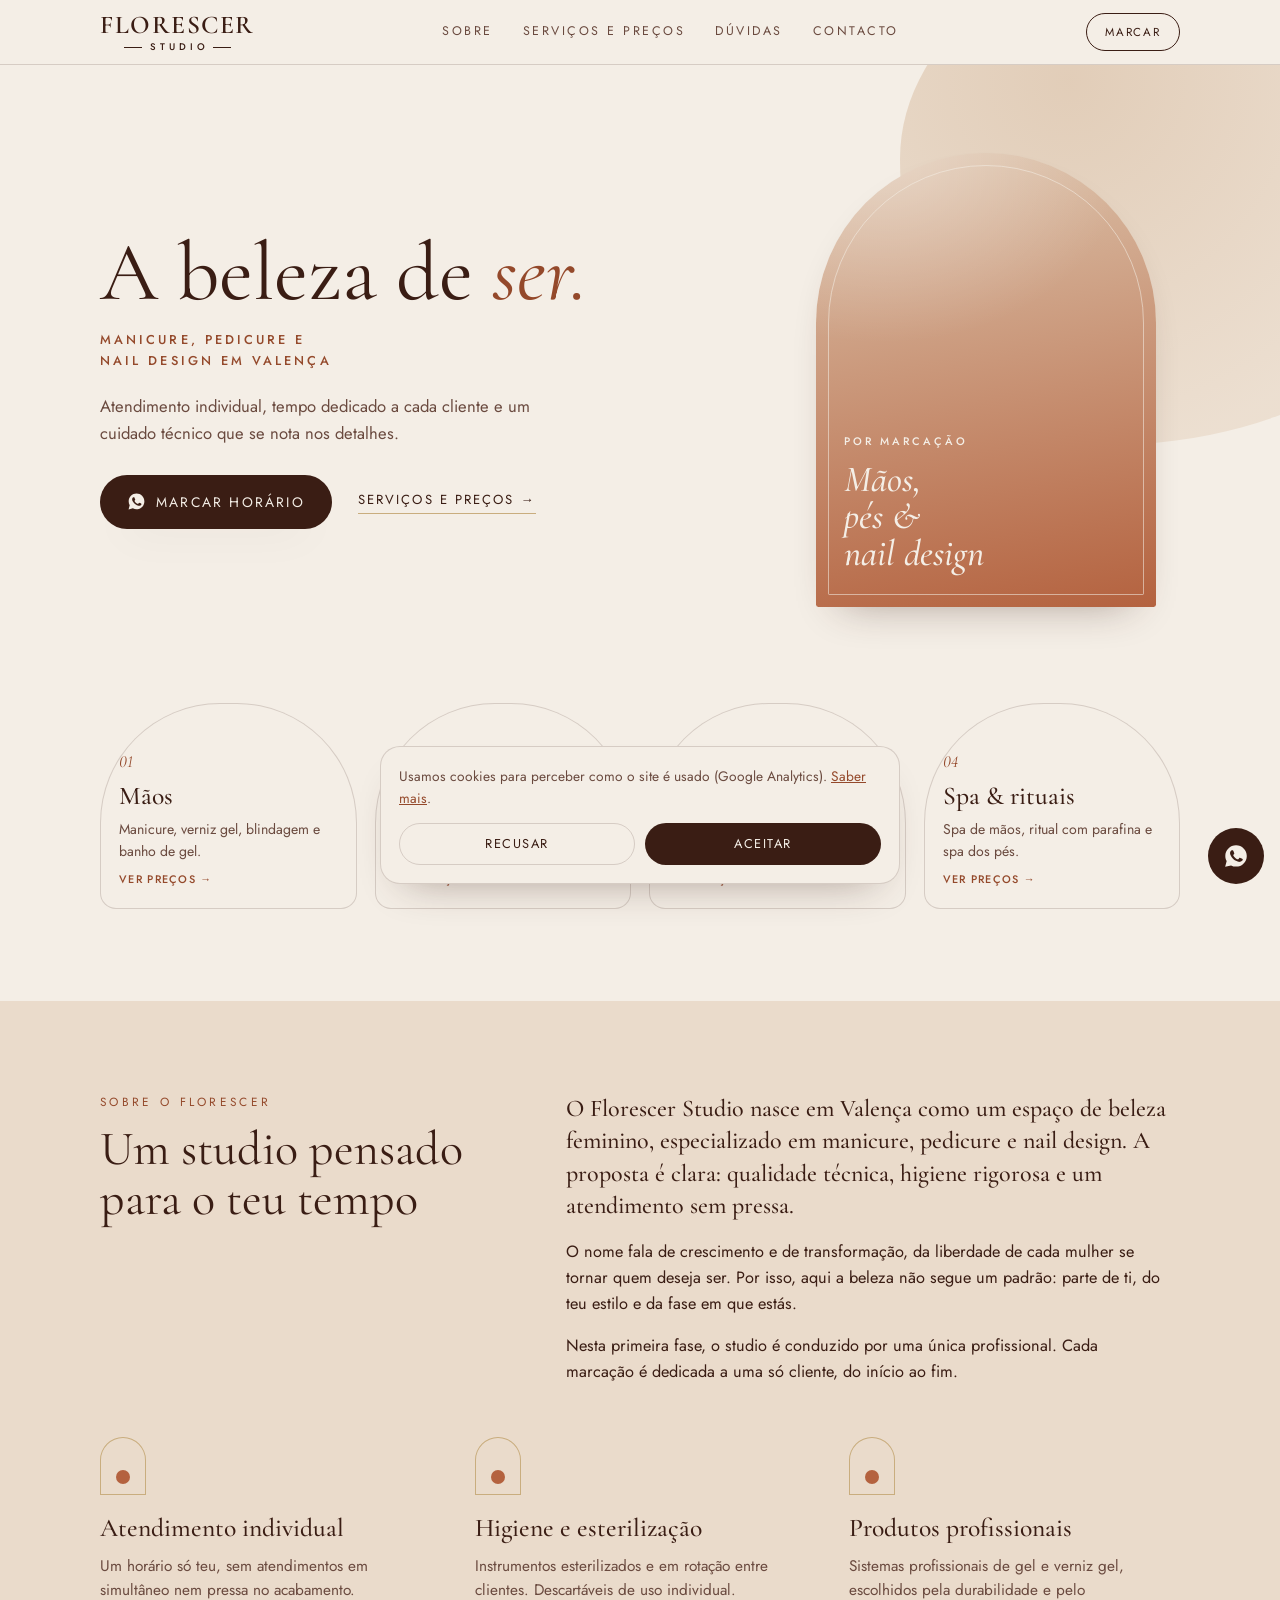
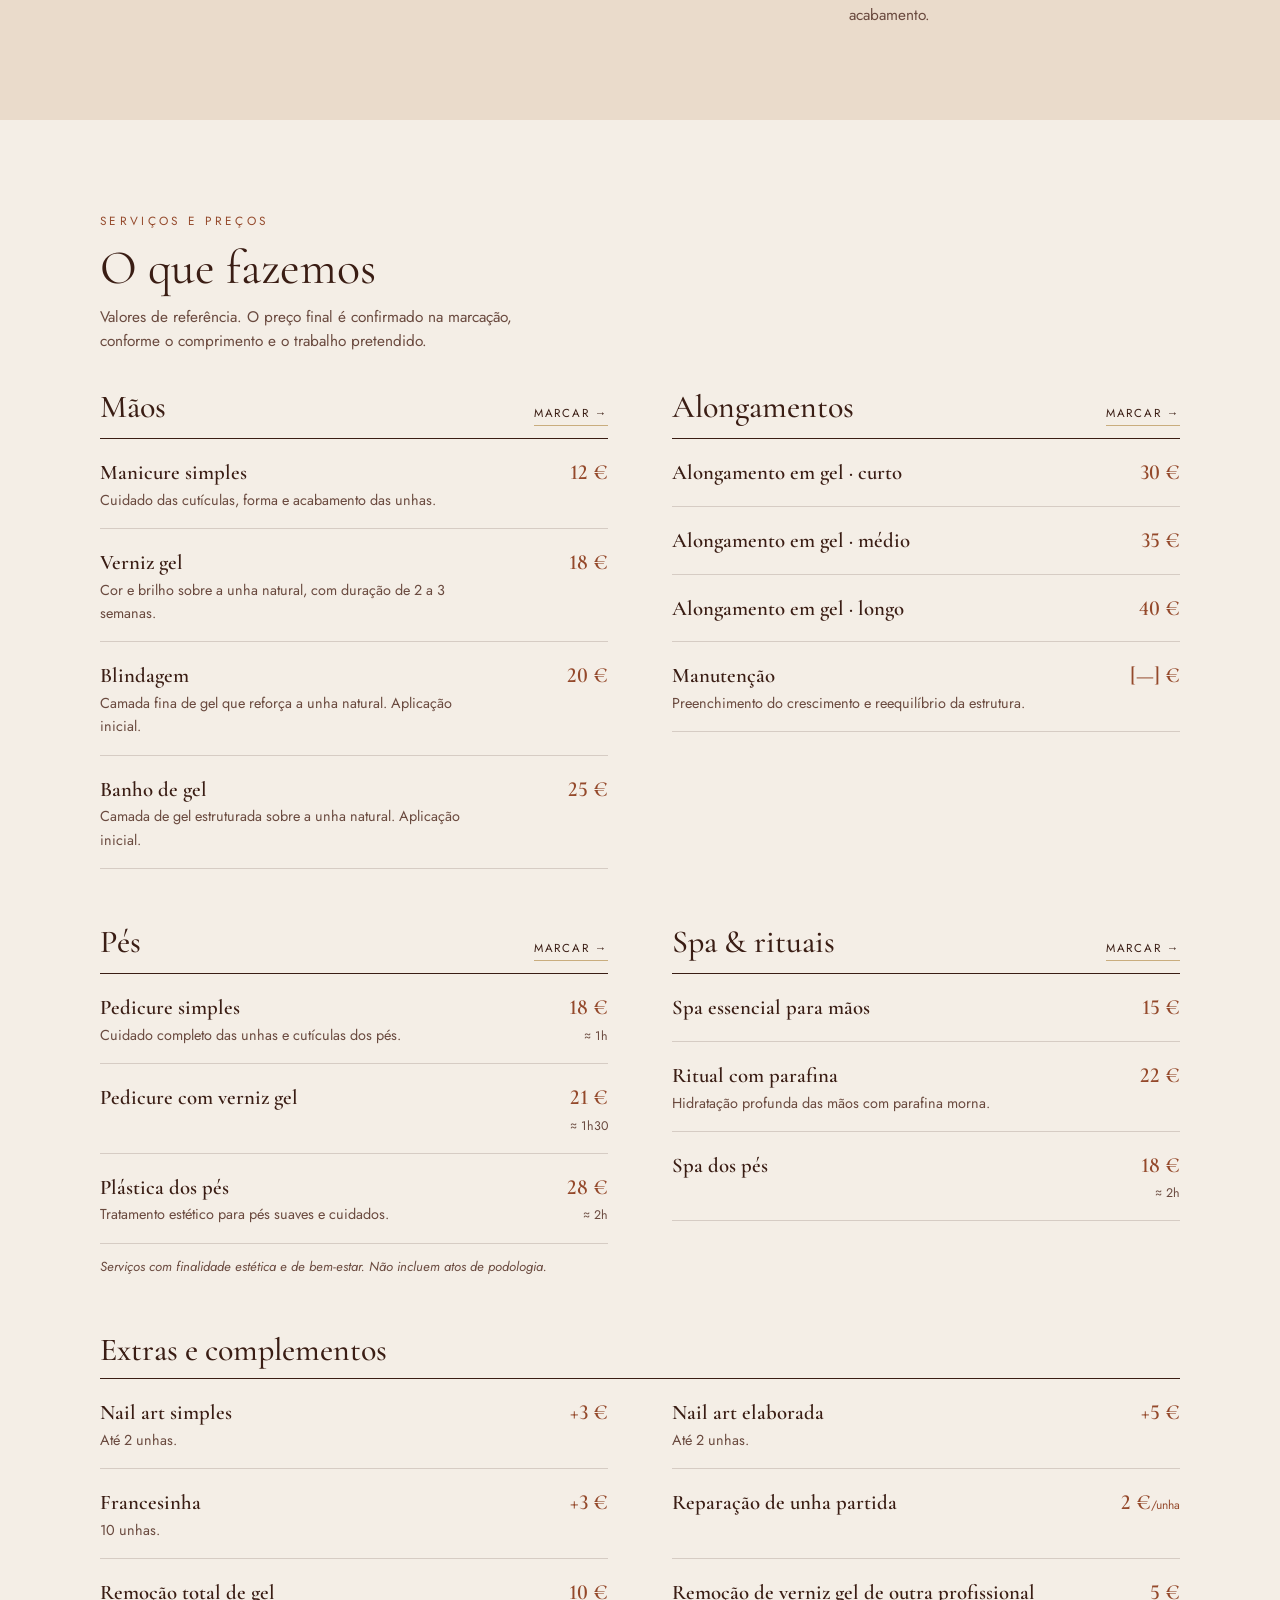
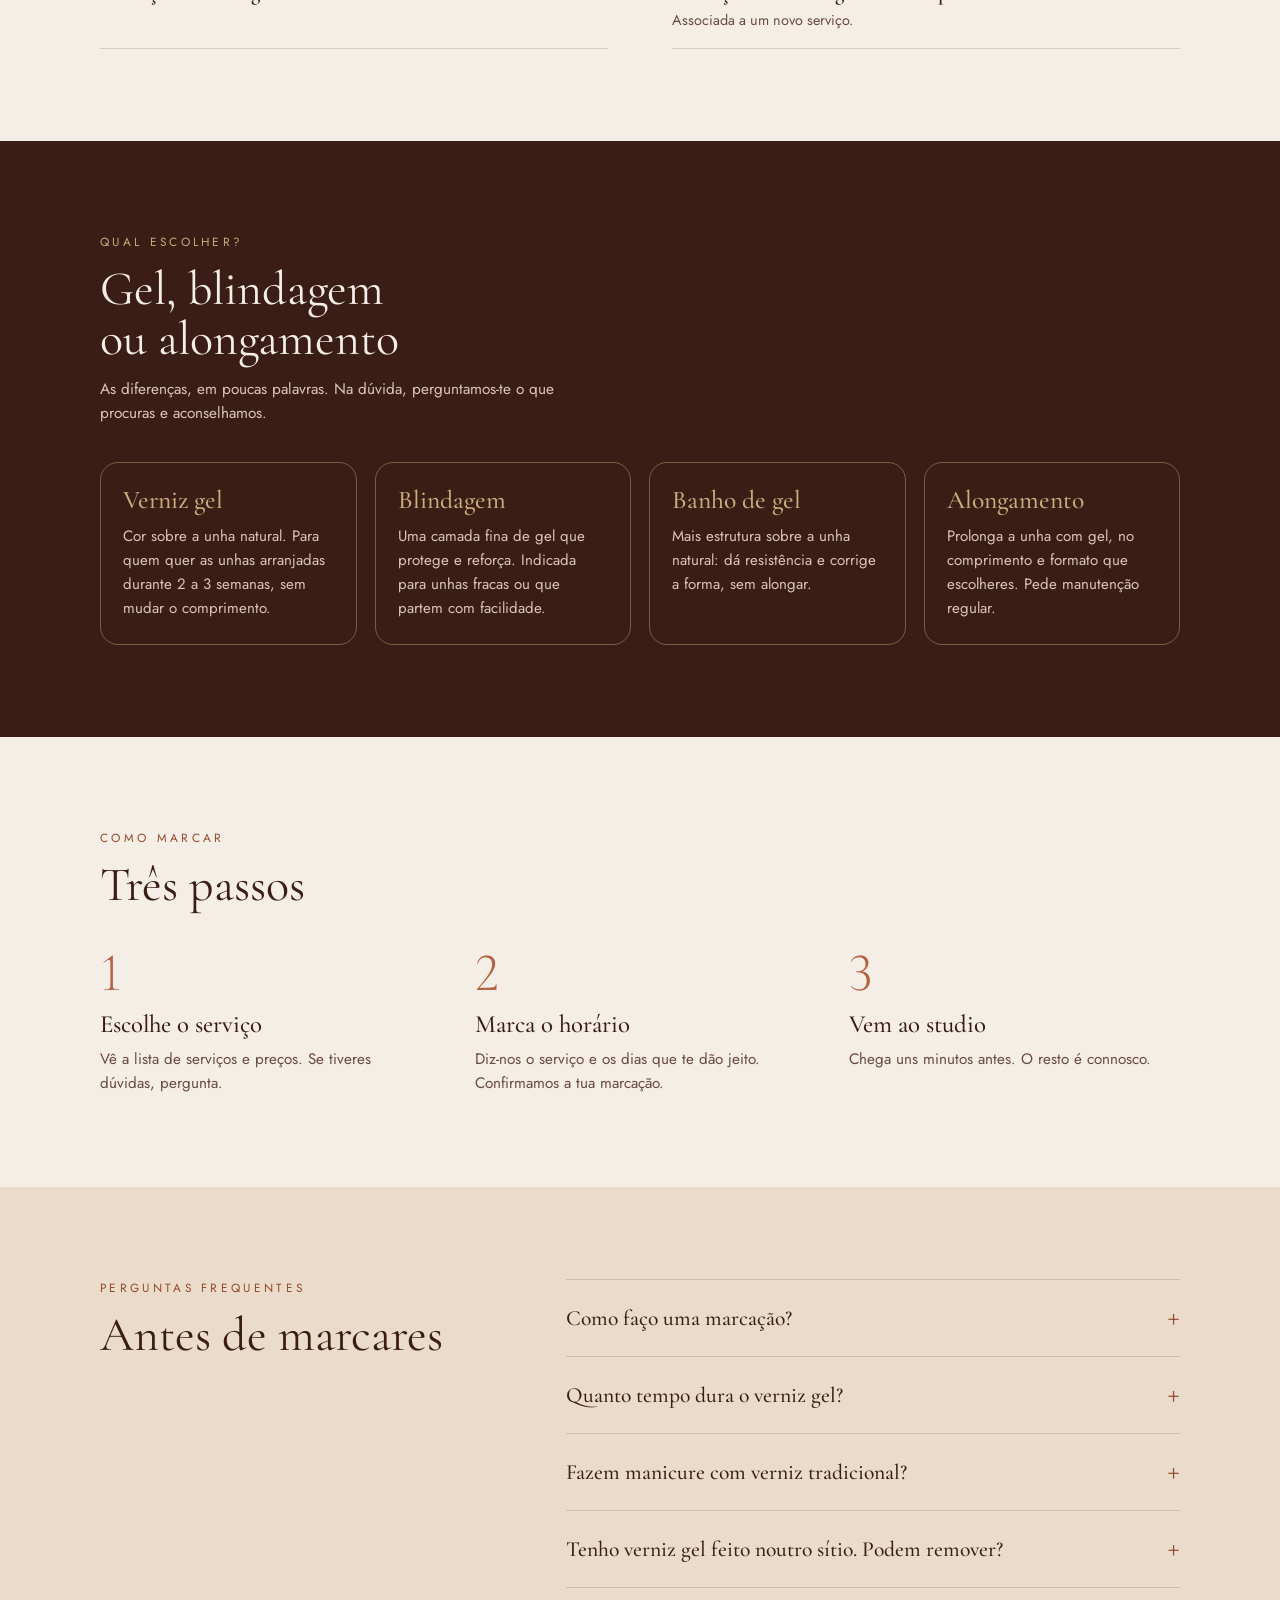
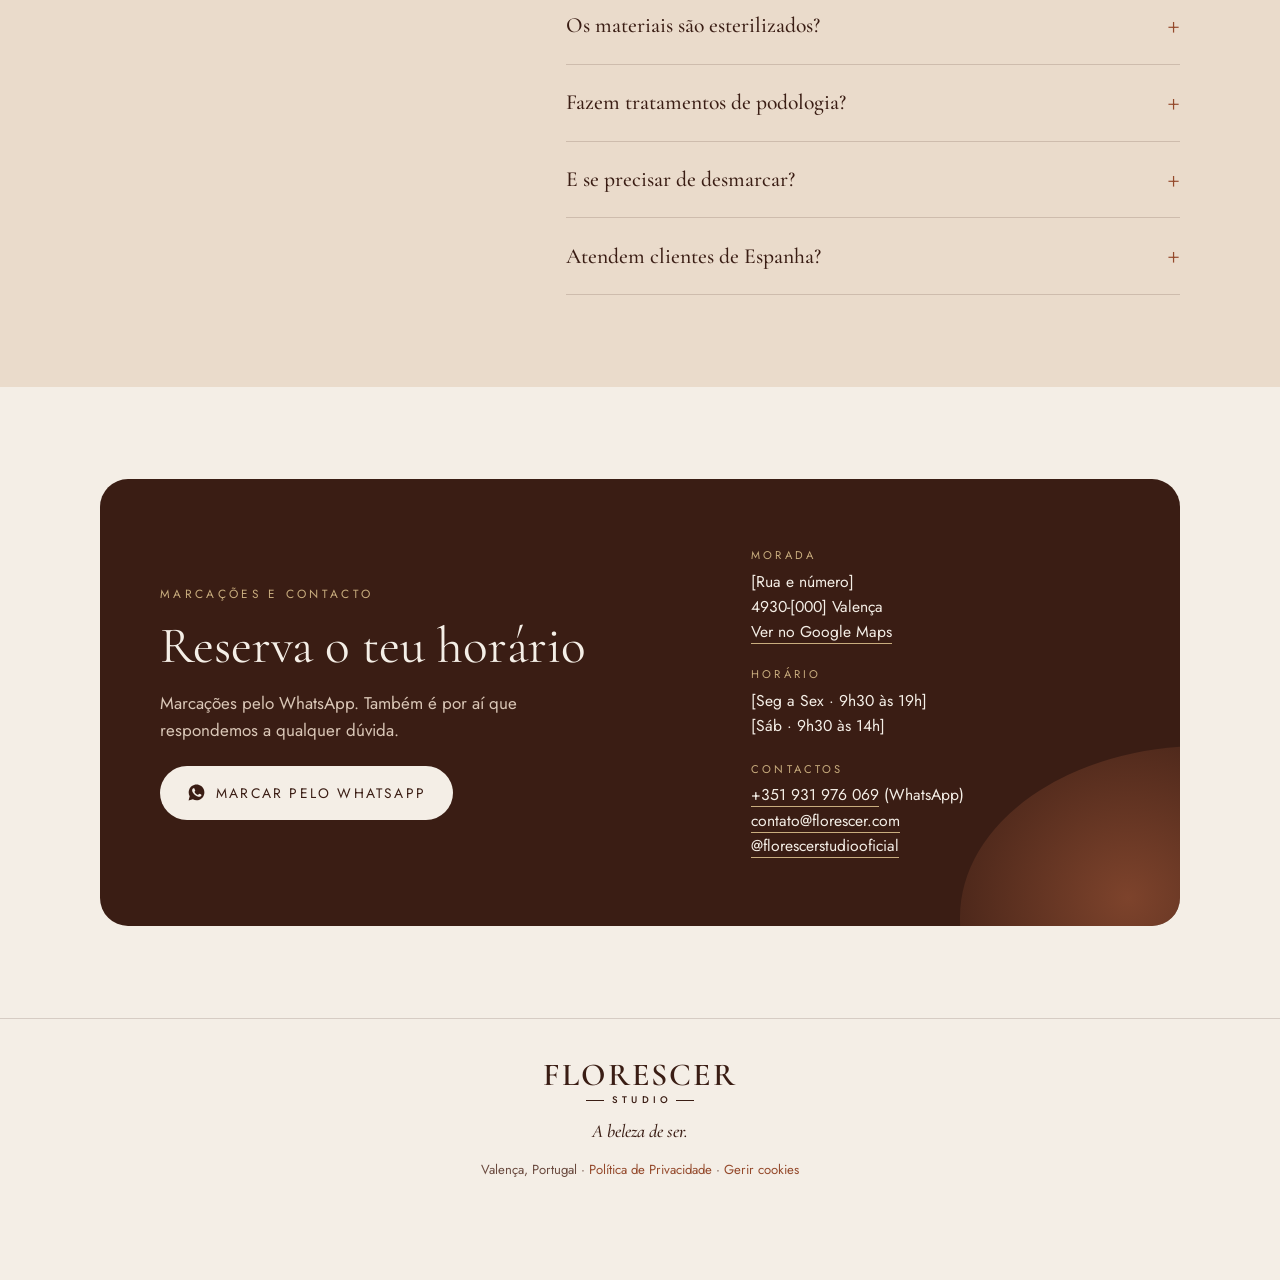
==== commit 9eda388f: "WhatsApp +351 931 976 069 e Instagram @florescerstudiooficial Co-Authored-By: Claude Opus 5.5 <norep" ====
--- a/index.html
+++ b/index.html
@@ -35,7 +35,7 @@
   "slogan": "A beleza de ser.",
   "url": "https://florescer.com/",
   "image": "https://florescer.com/assets/og-image.jpg",
-  "telephone": "+351900000000",
+  "telephone": "+351931976069",
   "email": "contato@florescer.com",
   "priceRange": "€",
   "currenciesAccepted": "EUR",
@@ -49,7 +49,7 @@
   },
   "areaServed": ["Valença", "Vila Nova de Cerveira", "Monção", "Tui", "Tomiño", "Salvaterra de Miño"],
   "sameAs": [
-    "https://www.instagram.com/florescerstudio/"
+    "https://www.instagram.com/florescerstudiooficial/"
   ],
   "description": "Studio de manicure, pedicure e nail design em Valença: verniz gel, blindagem, banho de gel, alongamento em gel, pedicure e spa de mãos e pés, com atendimento individual e por marcação.",
   "hasOfferCatalog": {
@@ -503,7 +503,7 @@
           <dl class="info">
             <div><dt>Morada</dt><dd>[Rua e número]<br>4930-[000] Valença<br><a href="https://www.google.com/maps/search/?api=1&amp;query=Valen%C3%A7a%2C%20Portugal" target="_blank" rel="noopener">Ver no Google Maps</a></dd></div>
             <div><dt>Horário</dt><dd>[Seg a Sex · 9h30 às 19h]<br>[Sáb · 9h30 às 14h]</dd></div>
-            <div><dt>Contactos</dt><dd><a href="mailto:contato@florescer.com">contato@florescer.com</a><br><a href="https://www.instagram.com/florescerstudio/" target="_blank" rel="noopener">@florescerstudio</a></dd></div>
+            <div><dt>Contactos</dt><dd><a href="tel:+351931976069">+351 931 976 069</a> (WhatsApp)<br><a href="mailto:contato@florescer.com">contato@florescer.com</a><br><a href="https://www.instagram.com/florescerstudiooficial/" target="_blank" rel="noopener">@florescerstudiooficial</a></dd></div>
           </dl>
         </div>
       </div>
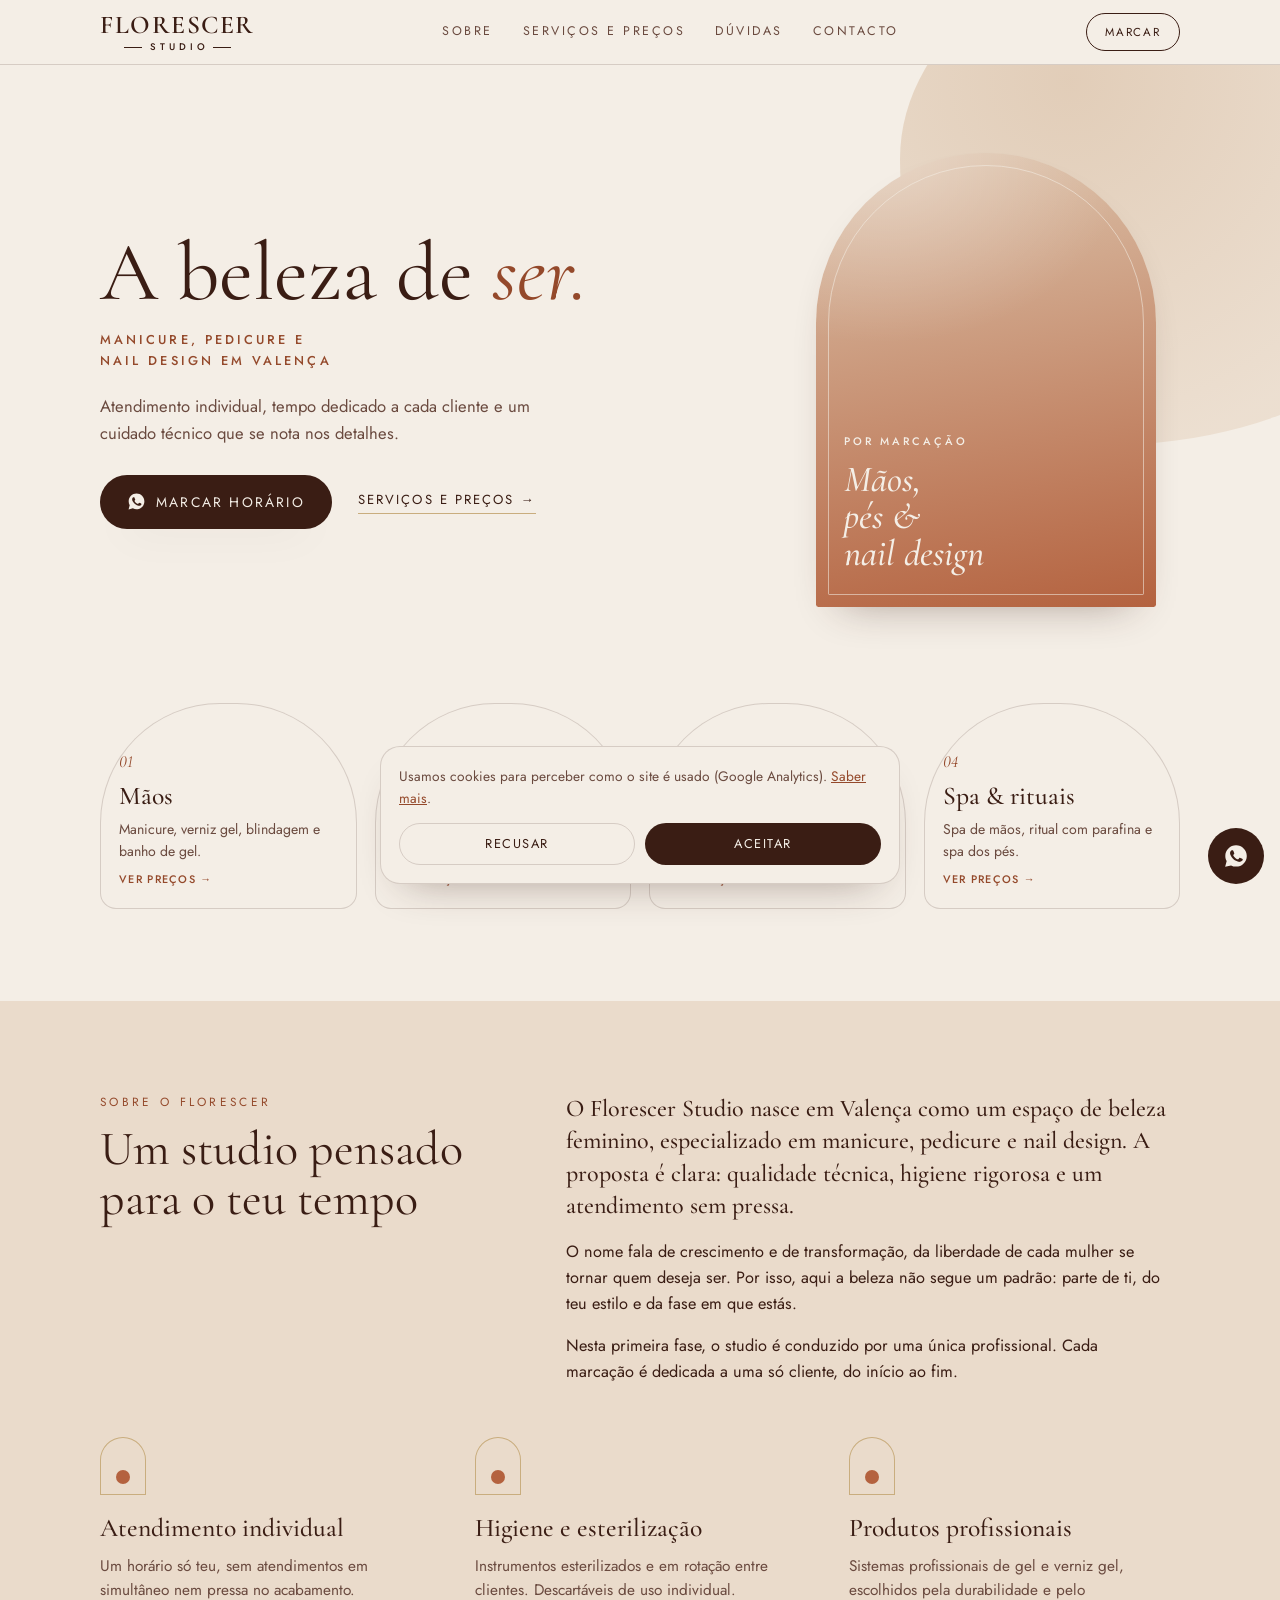
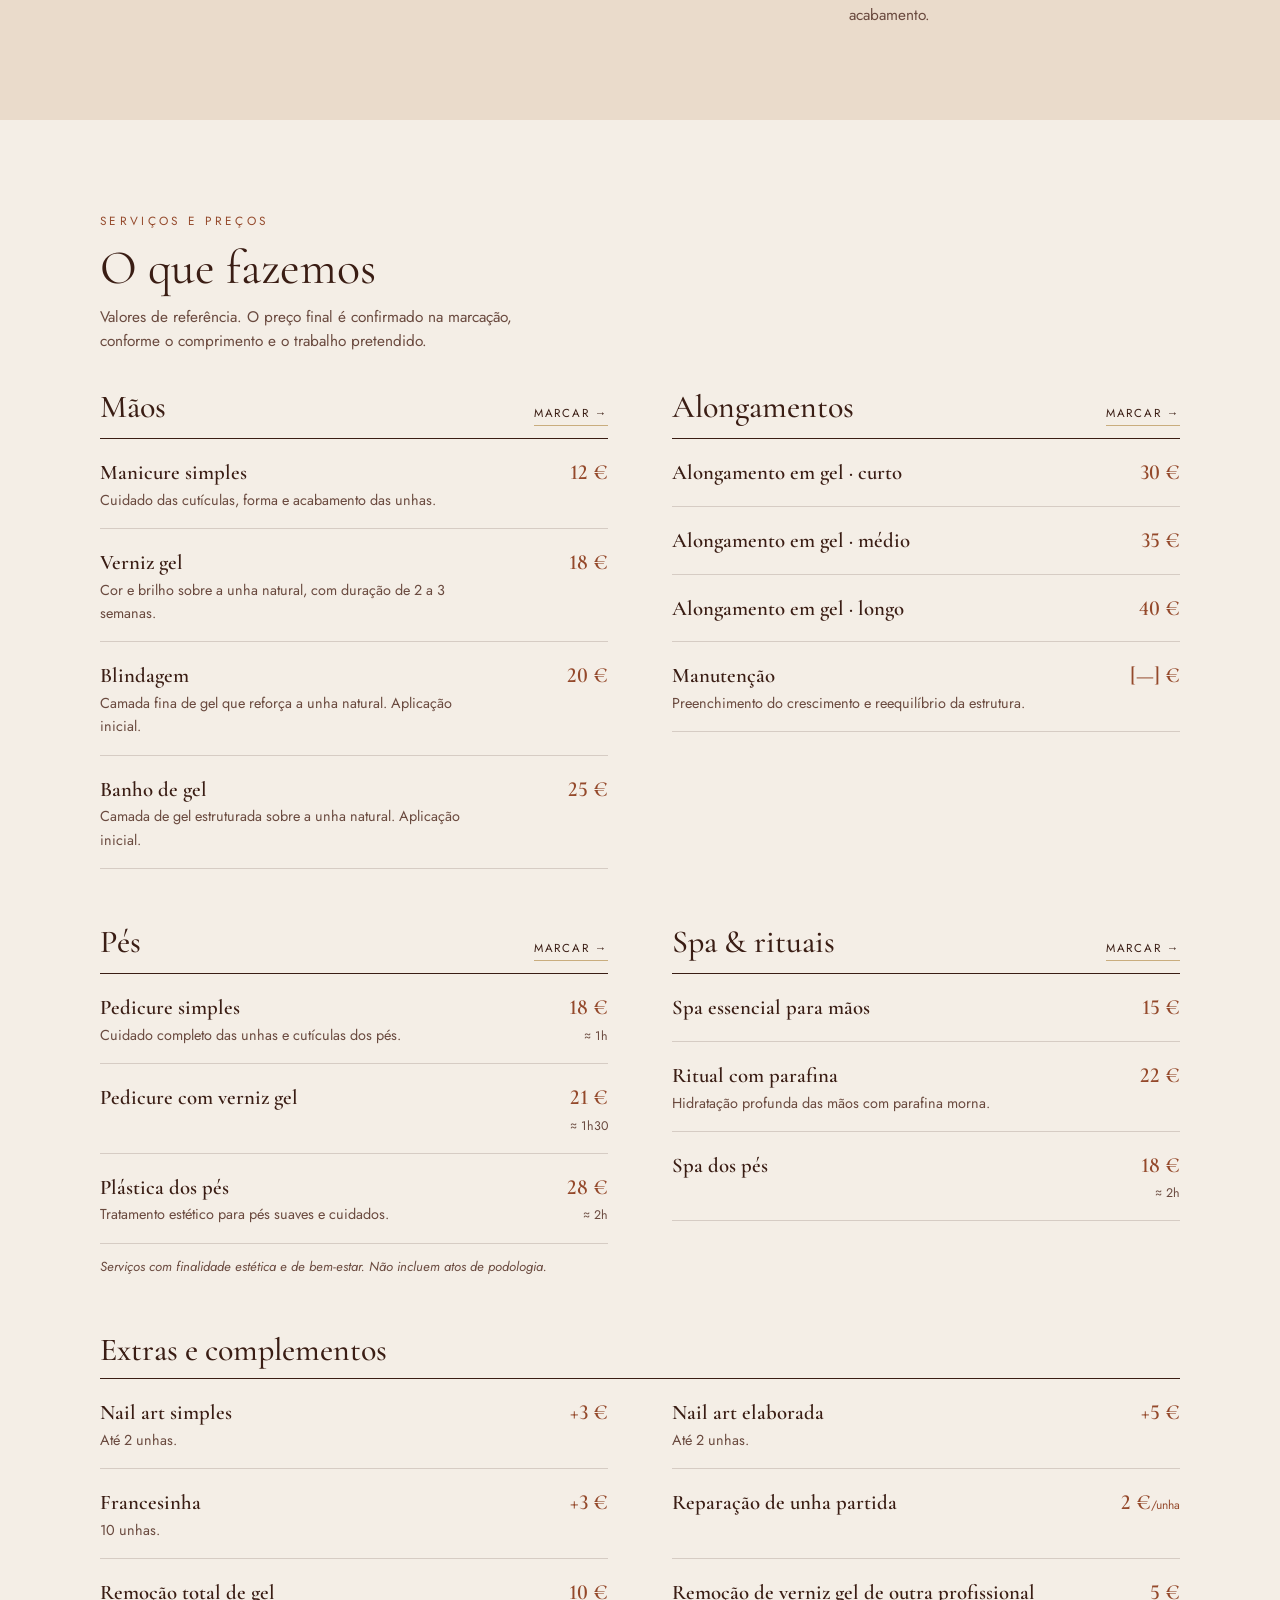
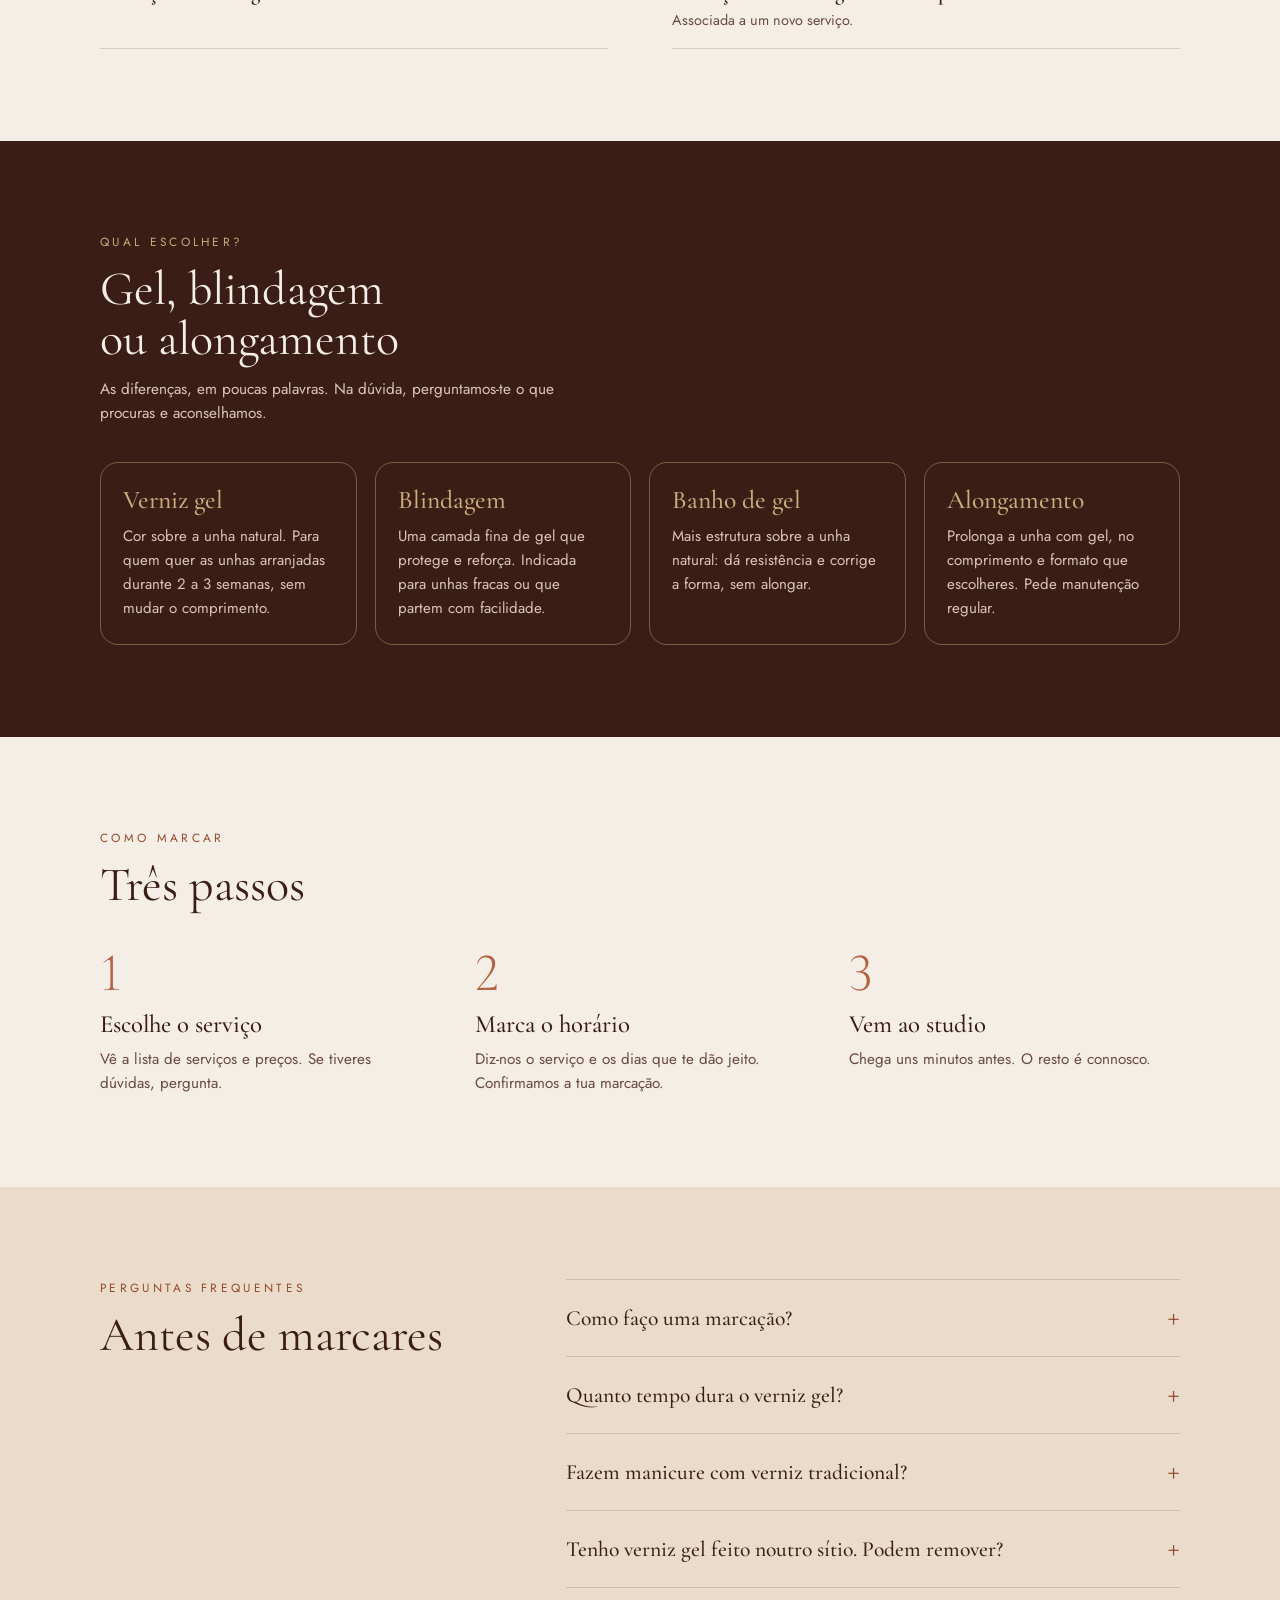
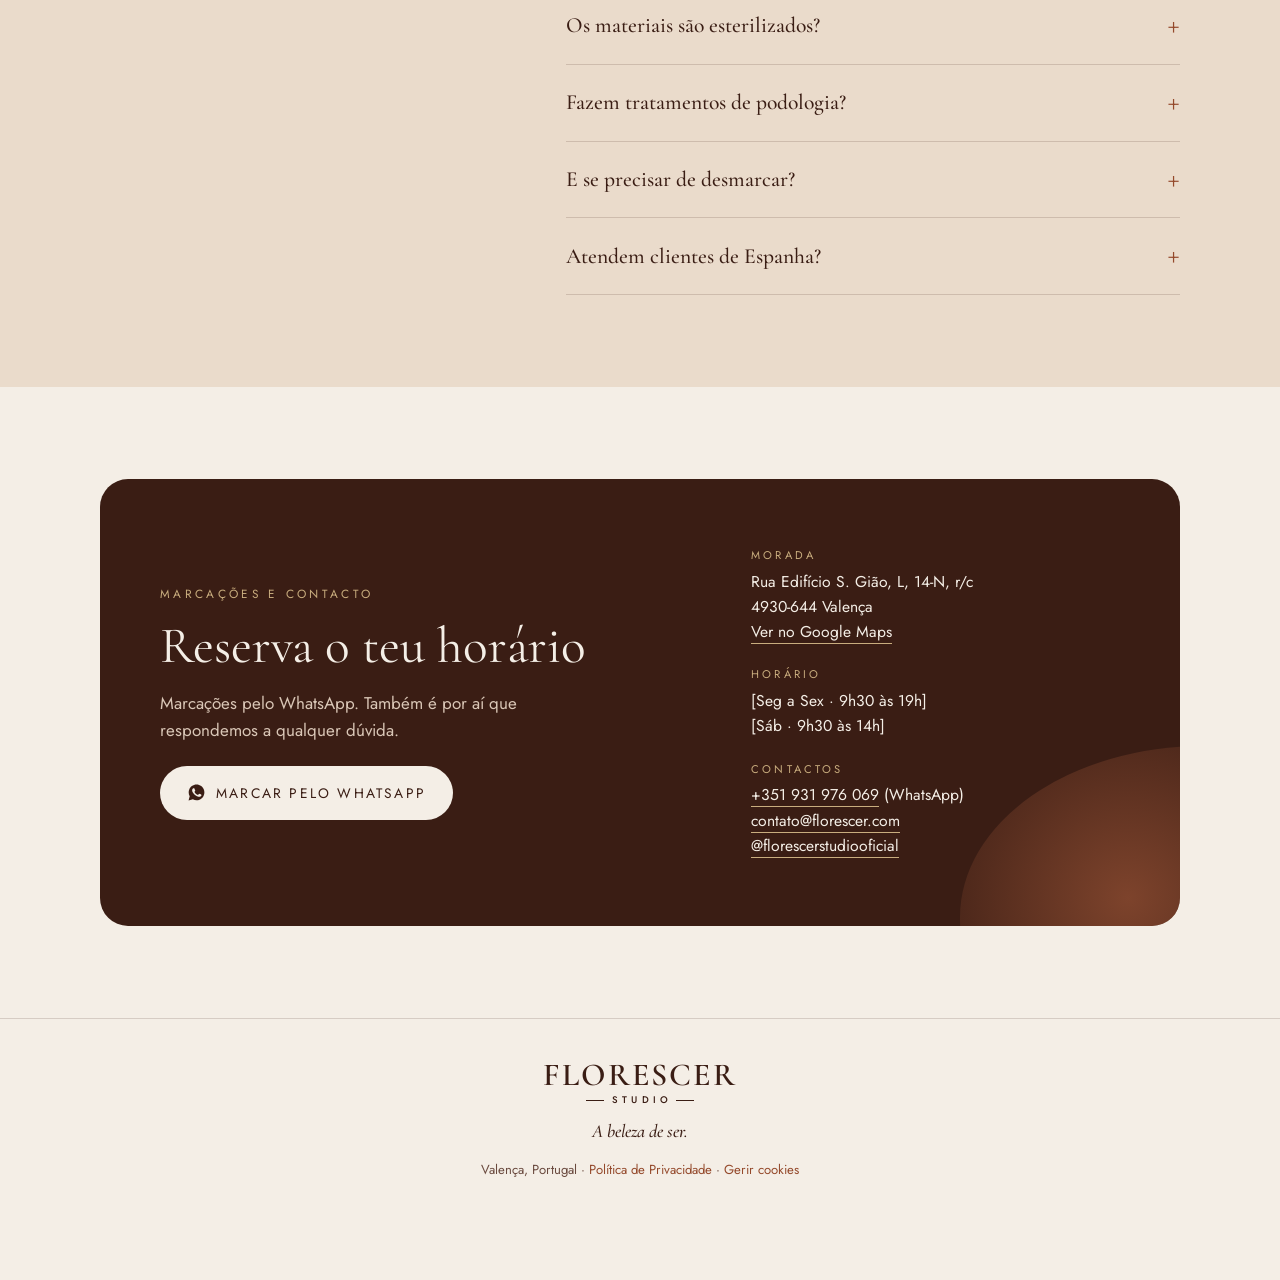
==== commit c841dde9: "Morada do studio e mensagem padrão de marcação no WhatsApp Co-Authored-By: Claude Opus 5.5 <noreply@" ====
--- a/index.html
+++ b/index.html
@@ -41,8 +41,8 @@
   "currenciesAccepted": "EUR",
   "address": {
     "@type": "PostalAddress",
-    "streetAddress": "[Rua e número]",
-    "postalCode": "4930-[000]",
+    "streetAddress": "Rua Edifício S. Gião, L, 14-N, rés-do-chão",
+    "postalCode": "4930-644",
     "addressLocality": "Valença",
     "addressRegion": "Viana do Castelo",
     "addressCountry": "PT"
@@ -243,7 +243,7 @@
           <div class="price-cat" id="maos">
             <div class="price-cat-head">
               <h3>Mãos</h3>
-              <a class="link-arrow" href="#contacto" data-book="Olá! Gostava de marcar um serviço de mãos no Florescer Studio.">Marcar</a>
+              <a class="link-arrow" href="#contacto" data-book="Mãos">Marcar</a>
             </div>
             <ul class="price-list">
               <li class="price-row">
@@ -268,7 +268,7 @@
           <div class="price-cat" id="alongamentos">
             <div class="price-cat-head">
               <h3>Alongamentos</h3>
-              <a class="link-arrow" href="#contacto" data-book="Olá! Gostava de marcar alongamento em gel no Florescer Studio.">Marcar</a>
+              <a class="link-arrow" href="#contacto" data-book="Alongamento em gel">Marcar</a>
             </div>
             <ul class="price-list">
               <li class="price-row">
@@ -293,7 +293,7 @@
           <div class="price-cat" id="pes">
             <div class="price-cat-head">
               <h3>Pés</h3>
-              <a class="link-arrow" href="#contacto" data-book="Olá! Gostava de marcar um serviço de pés no Florescer Studio.">Marcar</a>
+              <a class="link-arrow" href="#contacto" data-book="Pés">Marcar</a>
             </div>
             <ul class="price-list">
               <li class="price-row">
@@ -315,7 +315,7 @@
           <div class="price-cat" id="spa">
             <div class="price-cat-head">
               <h3>Spa &amp; rituais</h3>
-              <a class="link-arrow" href="#contacto" data-book="Olá! Gostava de marcar um spa no Florescer Studio.">Marcar</a>
+              <a class="link-arrow" href="#contacto" data-book="Spa">Marcar</a>
             </div>
             <ul class="price-list">
               <li class="price-row">
@@ -501,7 +501,7 @@
             </a>
           </div>
           <dl class="info">
-            <div><dt>Morada</dt><dd>[Rua e número]<br>4930-[000] Valença<br><a href="https://www.google.com/maps/search/?api=1&amp;query=Valen%C3%A7a%2C%20Portugal" target="_blank" rel="noopener">Ver no Google Maps</a></dd></div>
+            <div><dt>Morada</dt><dd>Rua Edifício S. Gião, L, 14-N, r/c<br>4930-644 Valença<br><a href="https://www.google.com/maps/search/?api=1&amp;query=Rua%20Edif%C3%ADcio%20S.%20Gi%C3%A3o%2014-N%2C%204930-644%20Valen%C3%A7a%2C%20Portugal" target="_blank" rel="noopener">Ver no Google Maps</a></dd></div>
             <div><dt>Horário</dt><dd>[Seg a Sex · 9h30 às 19h]<br>[Sáb · 9h30 às 14h]</dd></div>
             <div><dt>Contactos</dt><dd><a href="tel:+351931976069">+351 931 976 069</a> (WhatsApp)<br><a href="mailto:contato@florescer.com">contato@florescer.com</a><br><a href="https://www.instagram.com/florescerstudiooficial/" target="_blank" rel="noopener">@florescerstudiooficial</a></dd></div>
           </dl>
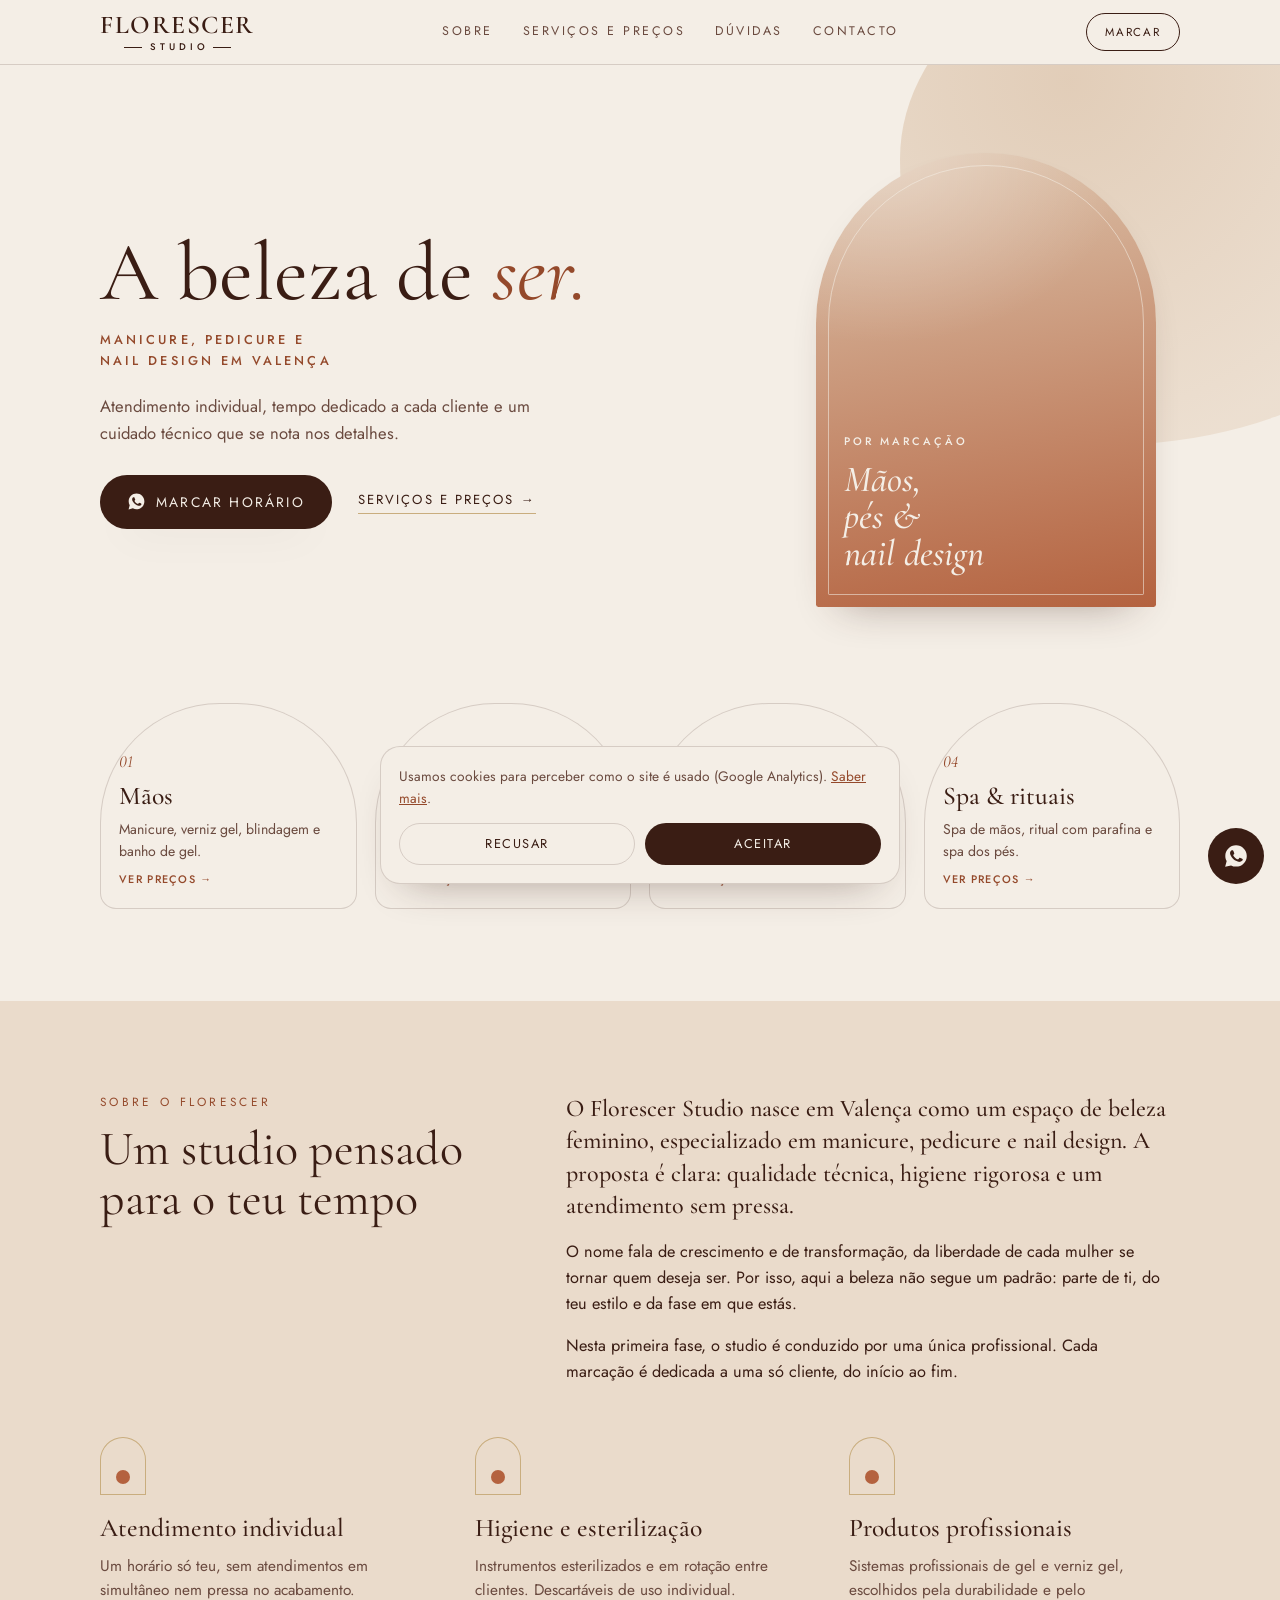
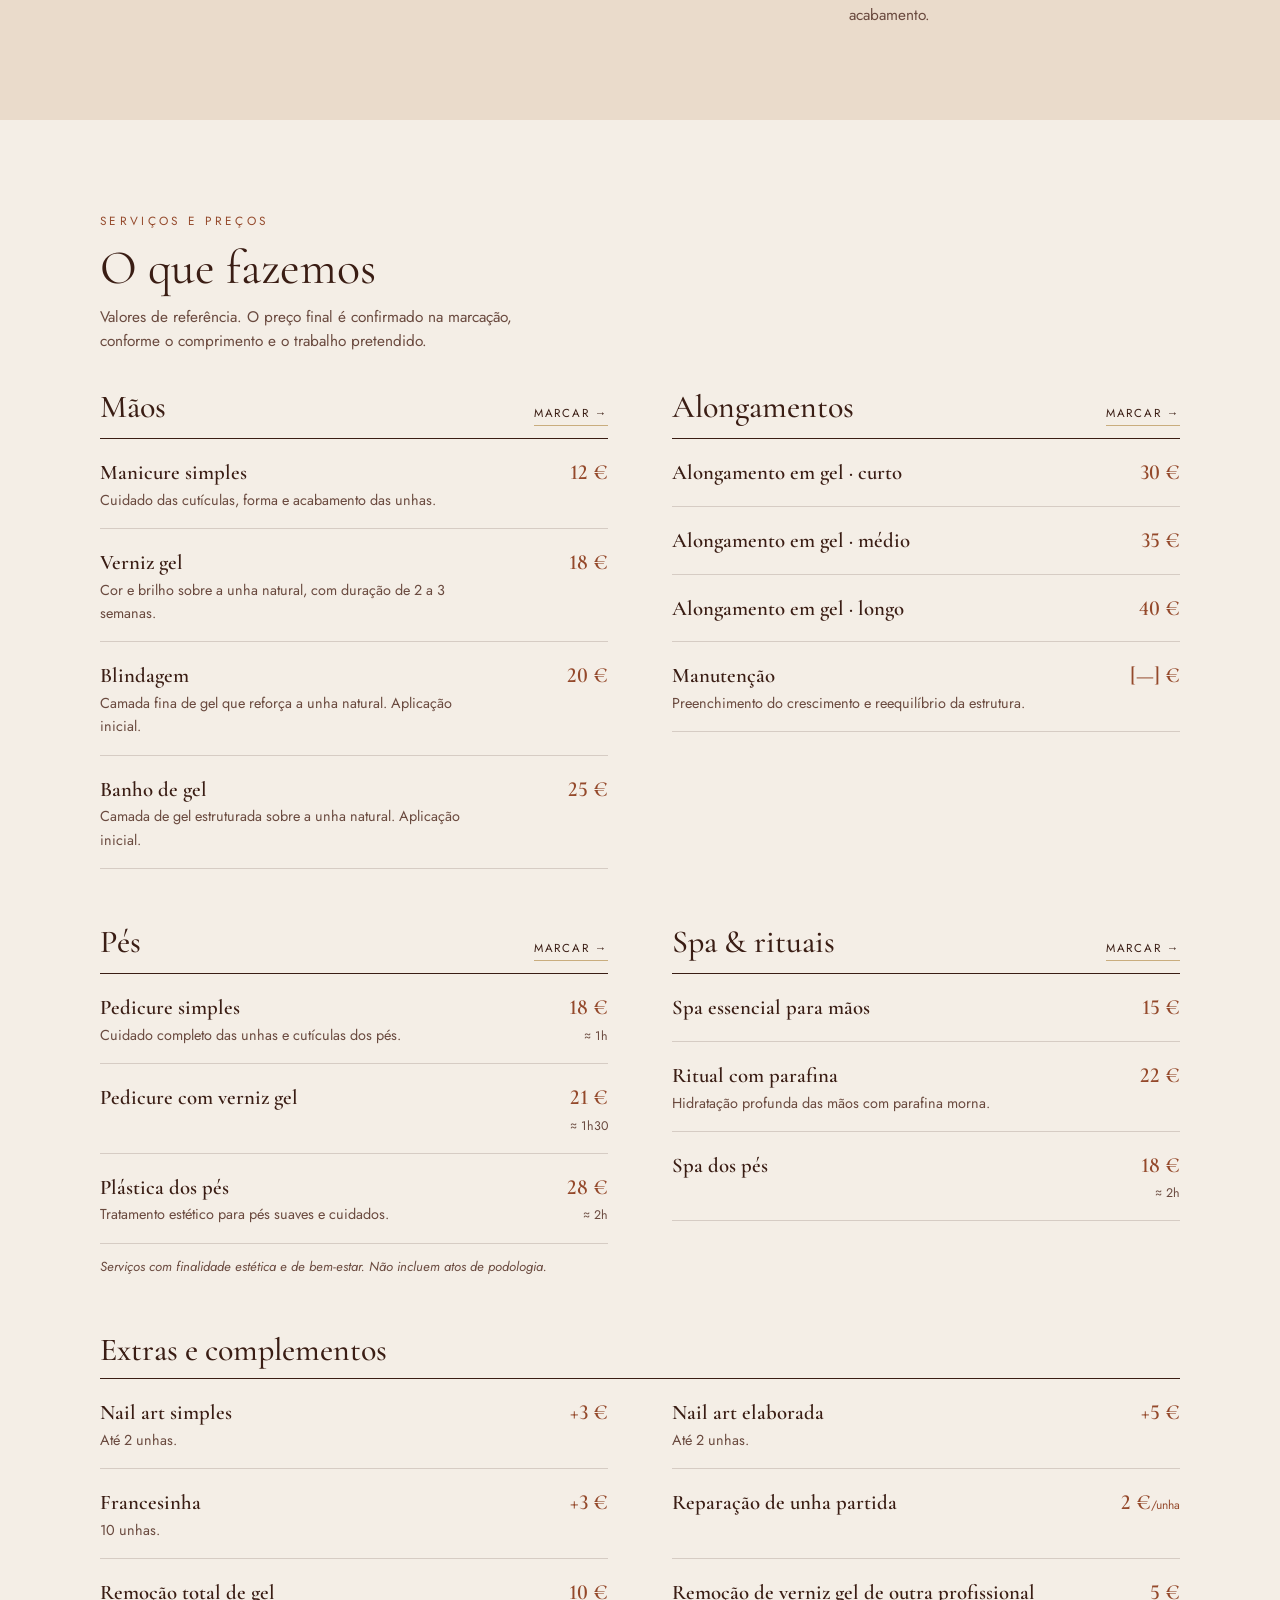
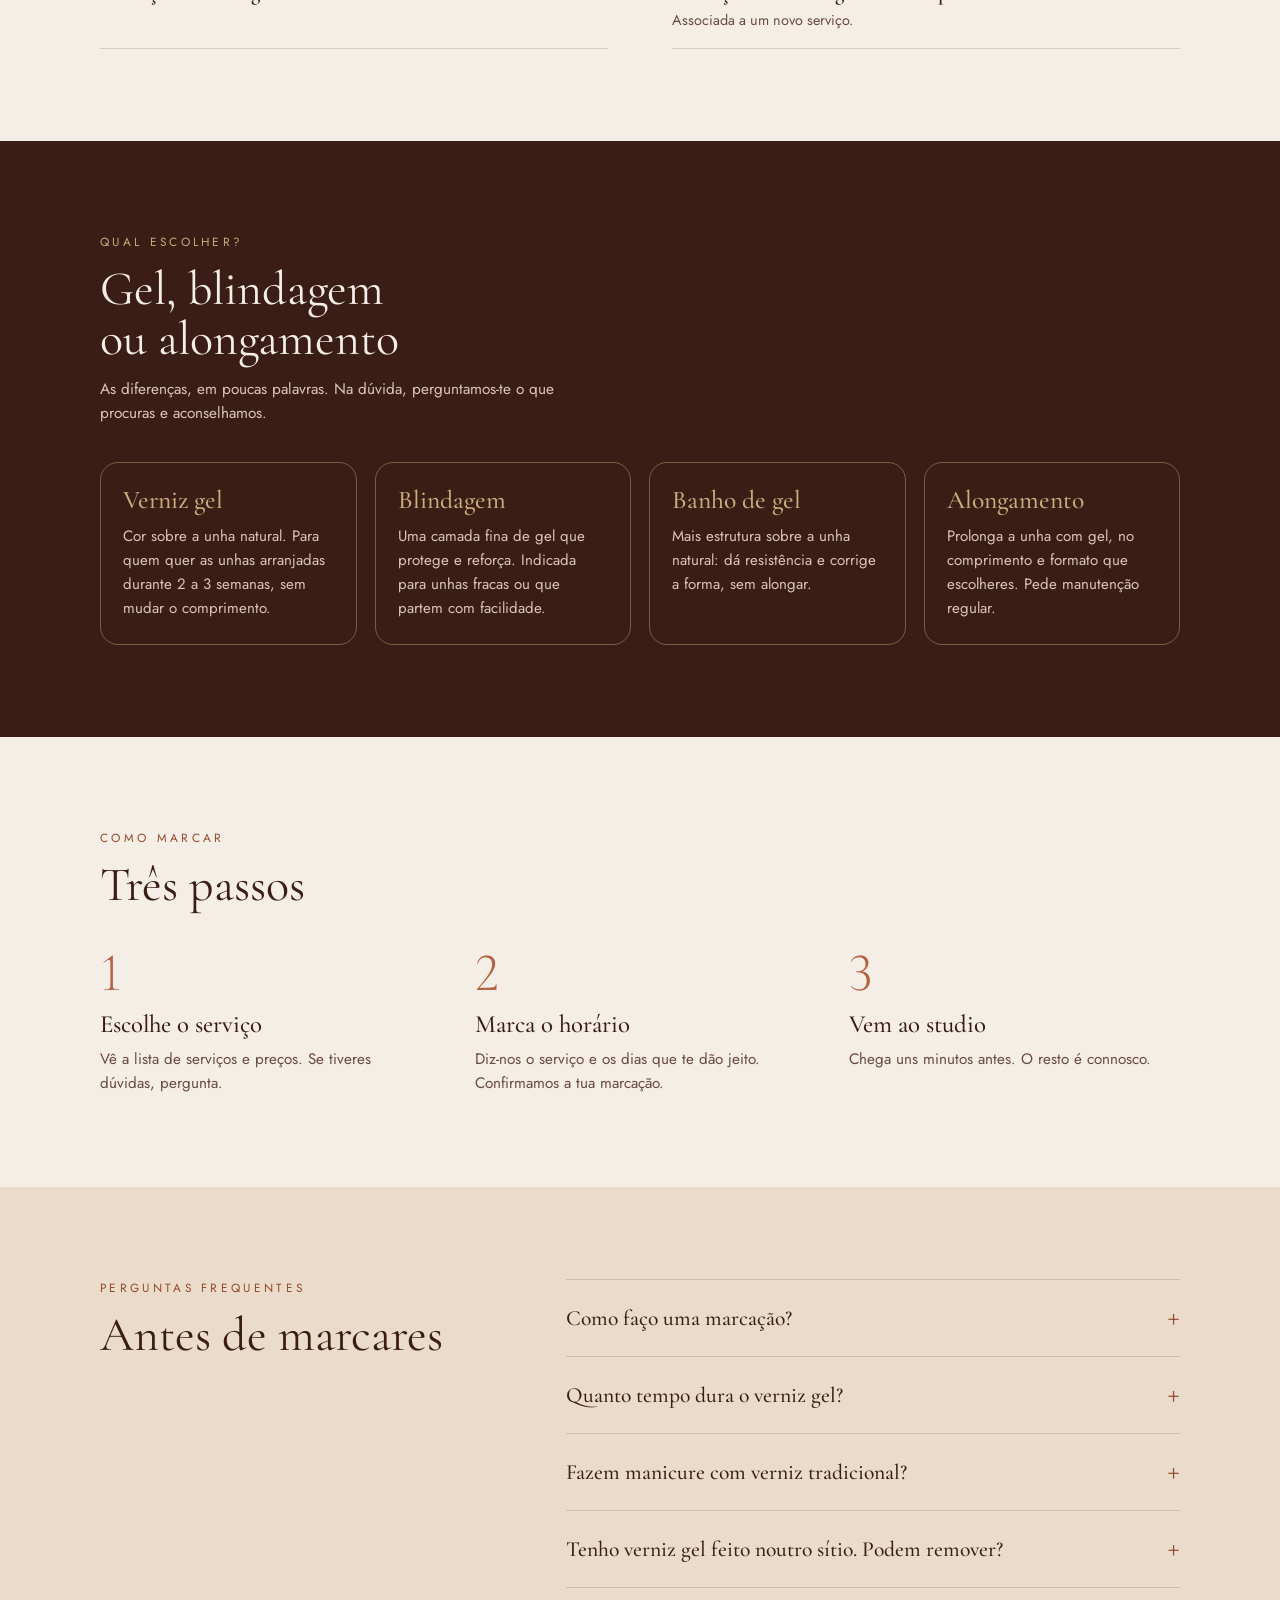
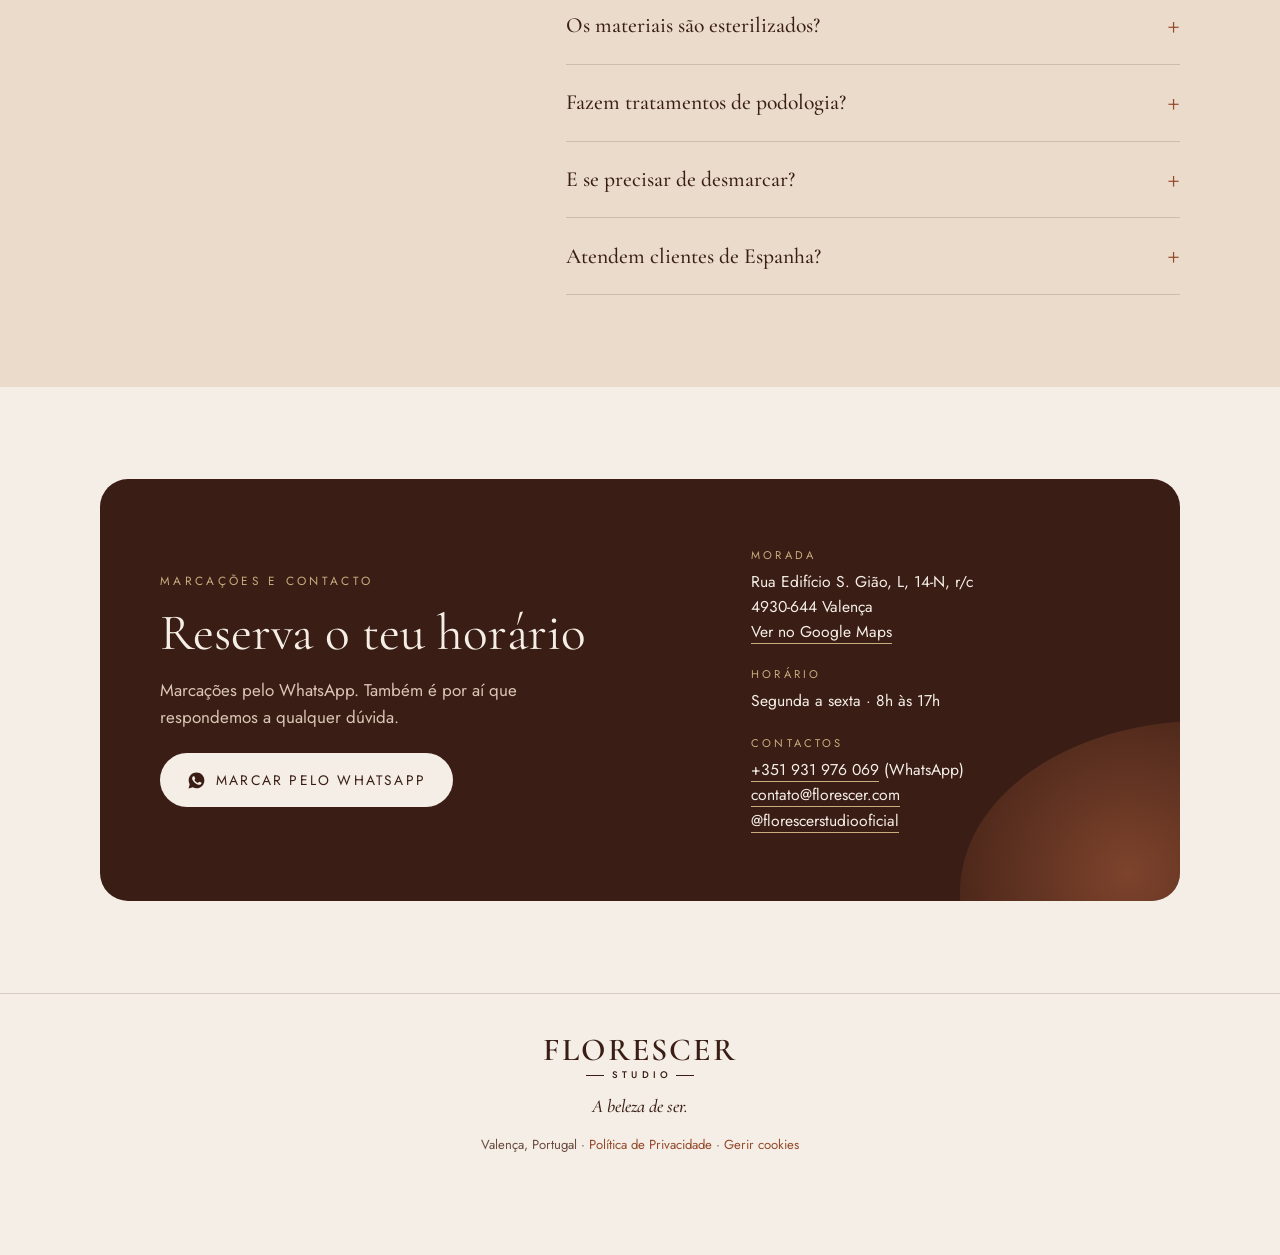
==== commit dfff0ca0: "Horário 8h-17h e página de teste da marcação com Cal.com Co-Authored-By: Claude Opus 5.5 <noreply@an" ====
--- a/index.html
+++ b/index.html
@@ -47,6 +47,7 @@
     "addressRegion": "Viana do Castelo",
     "addressCountry": "PT"
   },
+  "openingHoursSpecification": [{ "@type": "OpeningHoursSpecification", "dayOfWeek": ["Monday","Tuesday","Wednesday","Thursday","Friday"], "opens": "08:00", "closes": "17:00" }],
   "areaServed": ["Valença", "Vila Nova de Cerveira", "Monção", "Tui", "Tomiño", "Salvaterra de Miño"],
   "sameAs": [
     "https://www.instagram.com/florescerstudiooficial/"
@@ -502,7 +503,7 @@
           </div>
           <dl class="info">
             <div><dt>Morada</dt><dd>Rua Edifício S. Gião, L, 14-N, r/c<br>4930-644 Valença<br><a href="https://www.google.com/maps/search/?api=1&amp;query=Rua%20Edif%C3%ADcio%20S.%20Gi%C3%A3o%2014-N%2C%204930-644%20Valen%C3%A7a%2C%20Portugal" target="_blank" rel="noopener">Ver no Google Maps</a></dd></div>
-            <div><dt>Horário</dt><dd>[Seg a Sex · 9h30 às 19h]<br>[Sáb · 9h30 às 14h]</dd></div>
+            <div><dt>Horário</dt><dd>Segunda a sexta · 8h às 17h</dd></div>
             <div><dt>Contactos</dt><dd><a href="tel:+351931976069">+351 931 976 069</a> (WhatsApp)<br><a href="mailto:contato@florescer.com">contato@florescer.com</a><br><a href="https://www.instagram.com/florescerstudiooficial/" target="_blank" rel="noopener">@florescerstudiooficial</a></dd></div>
           </dl>
         </div>
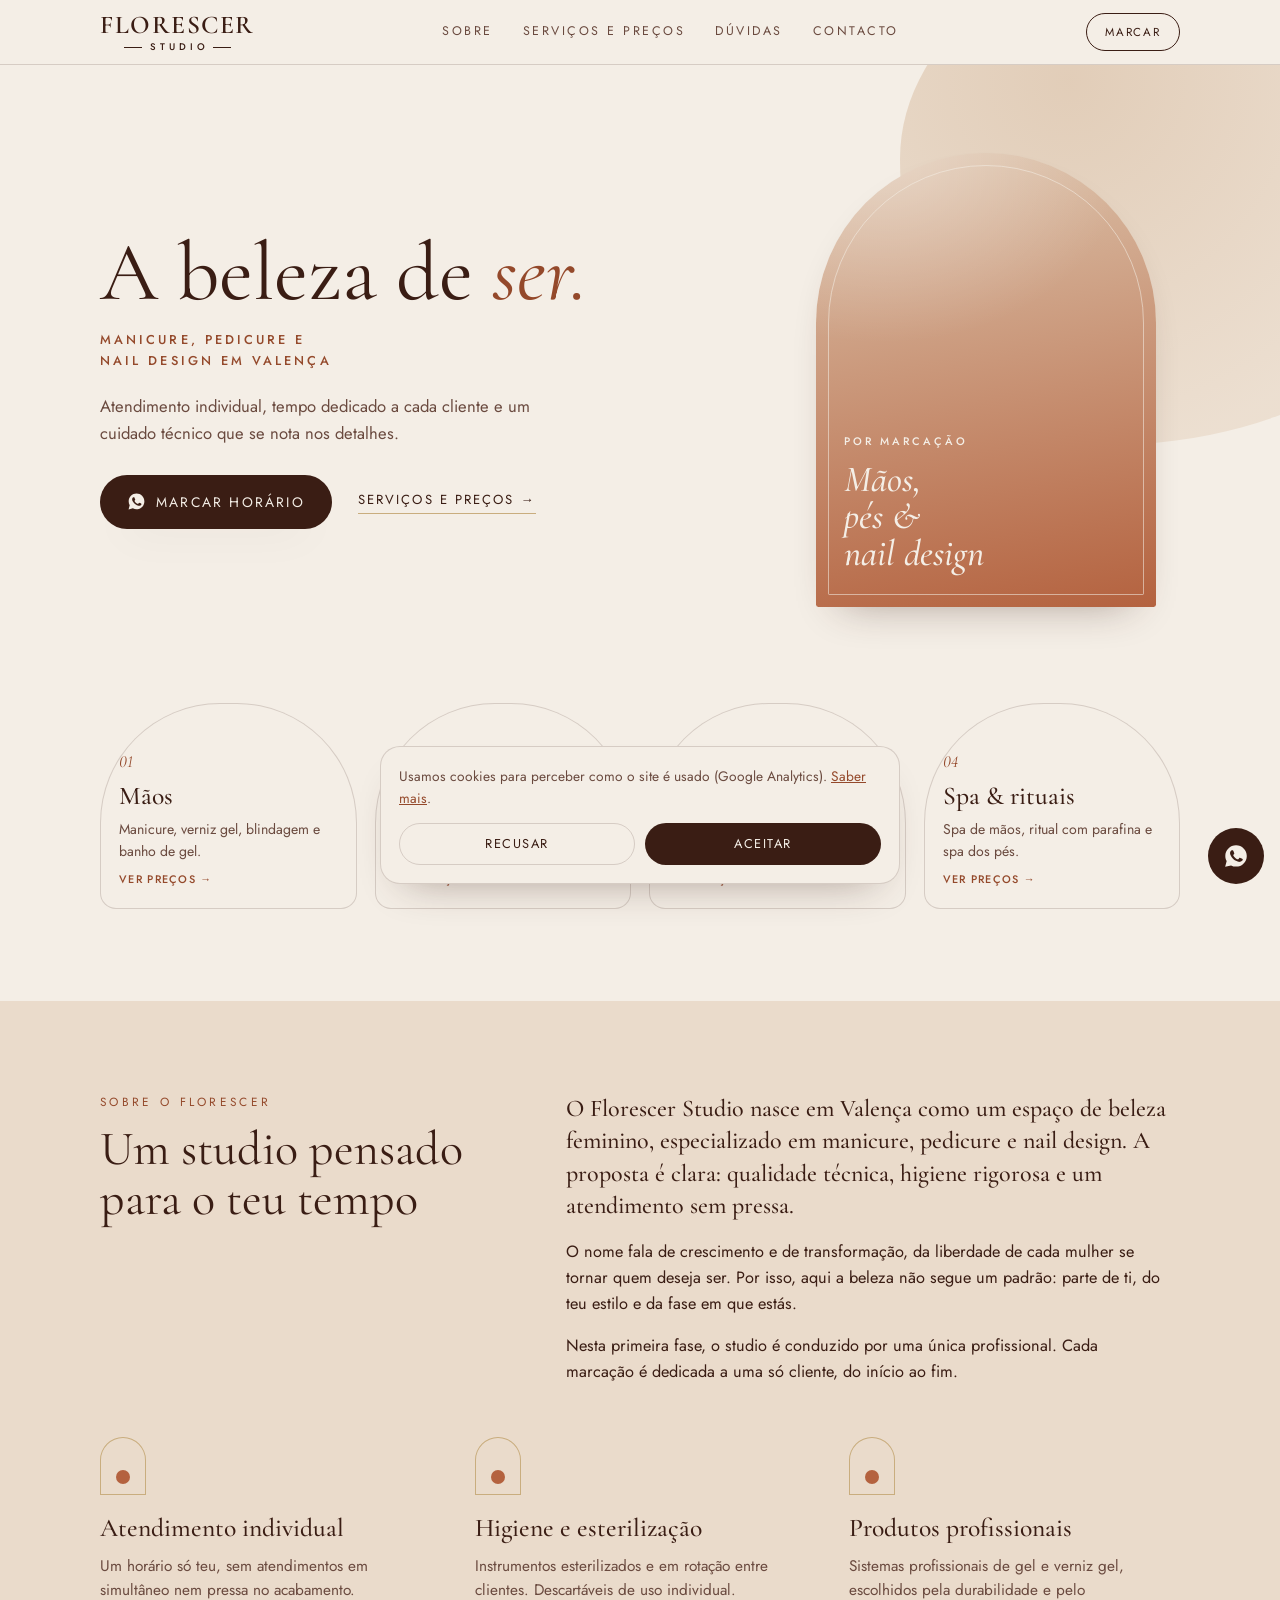
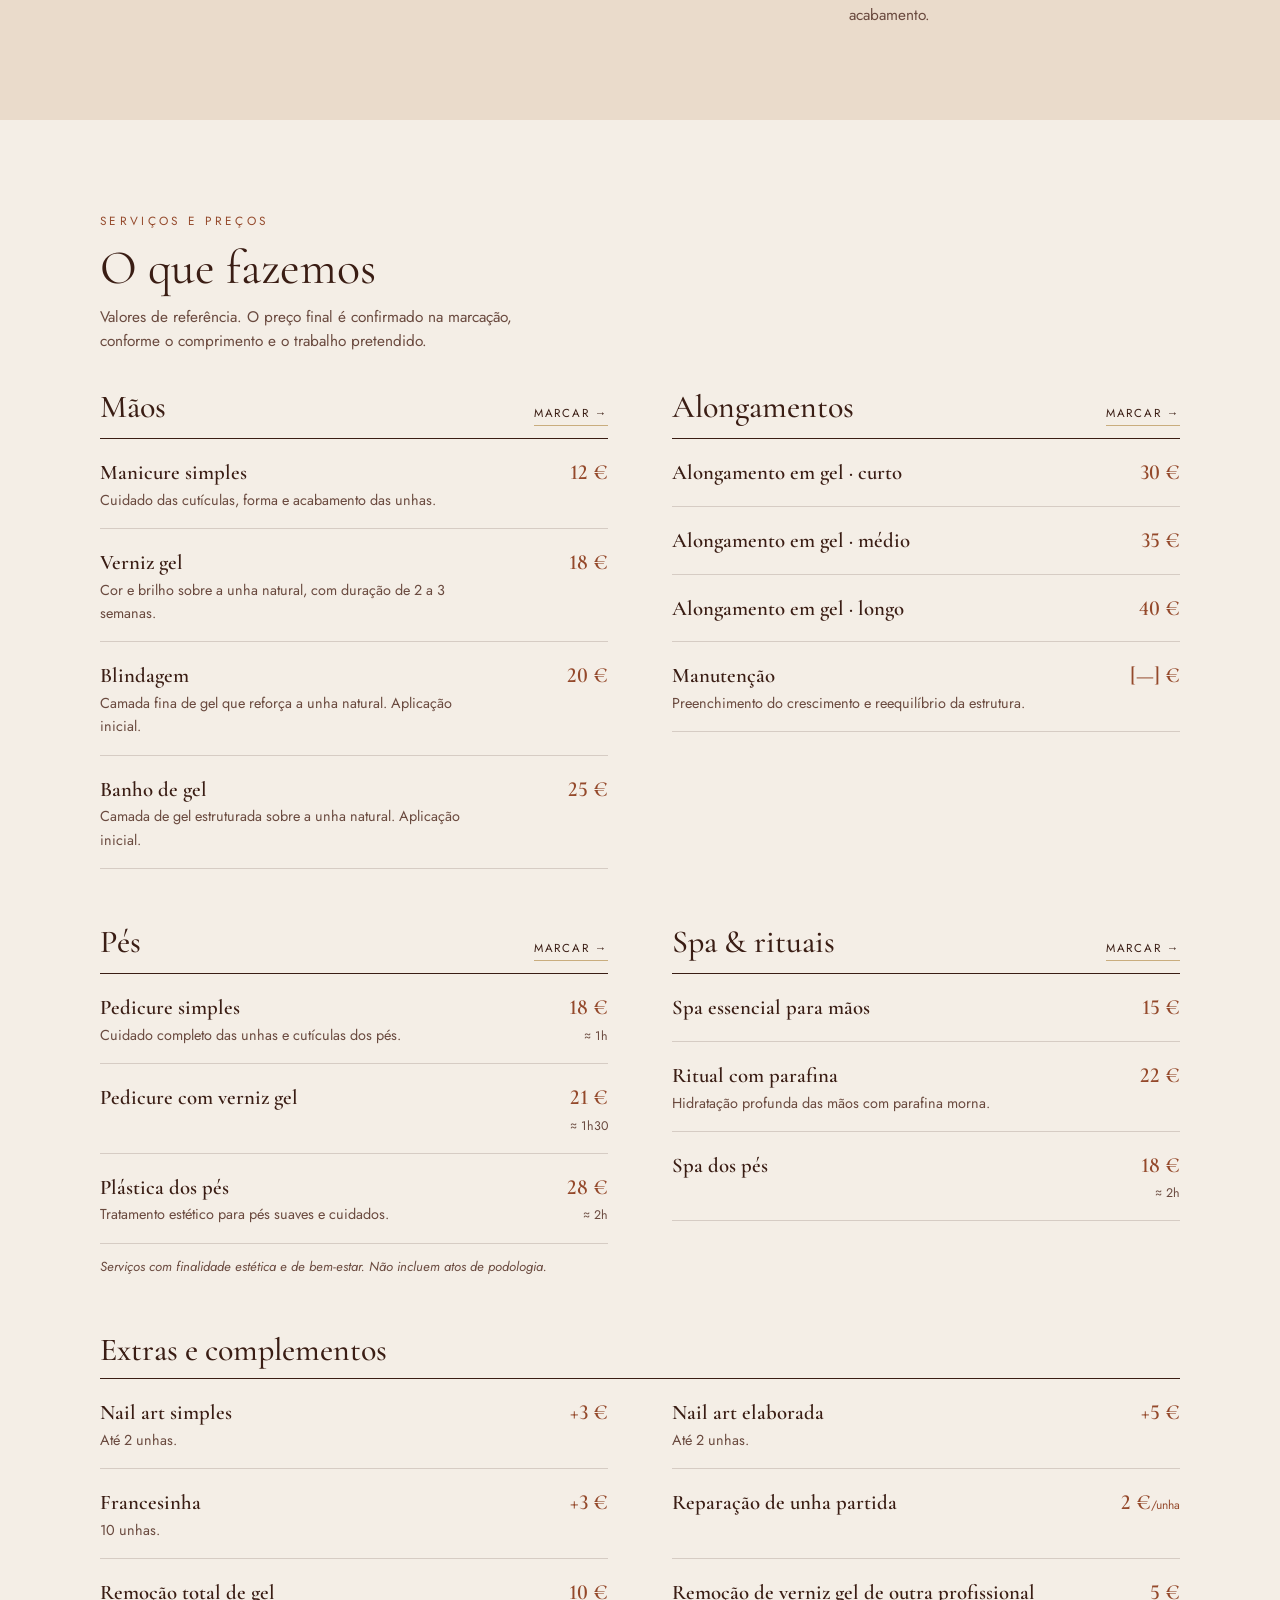
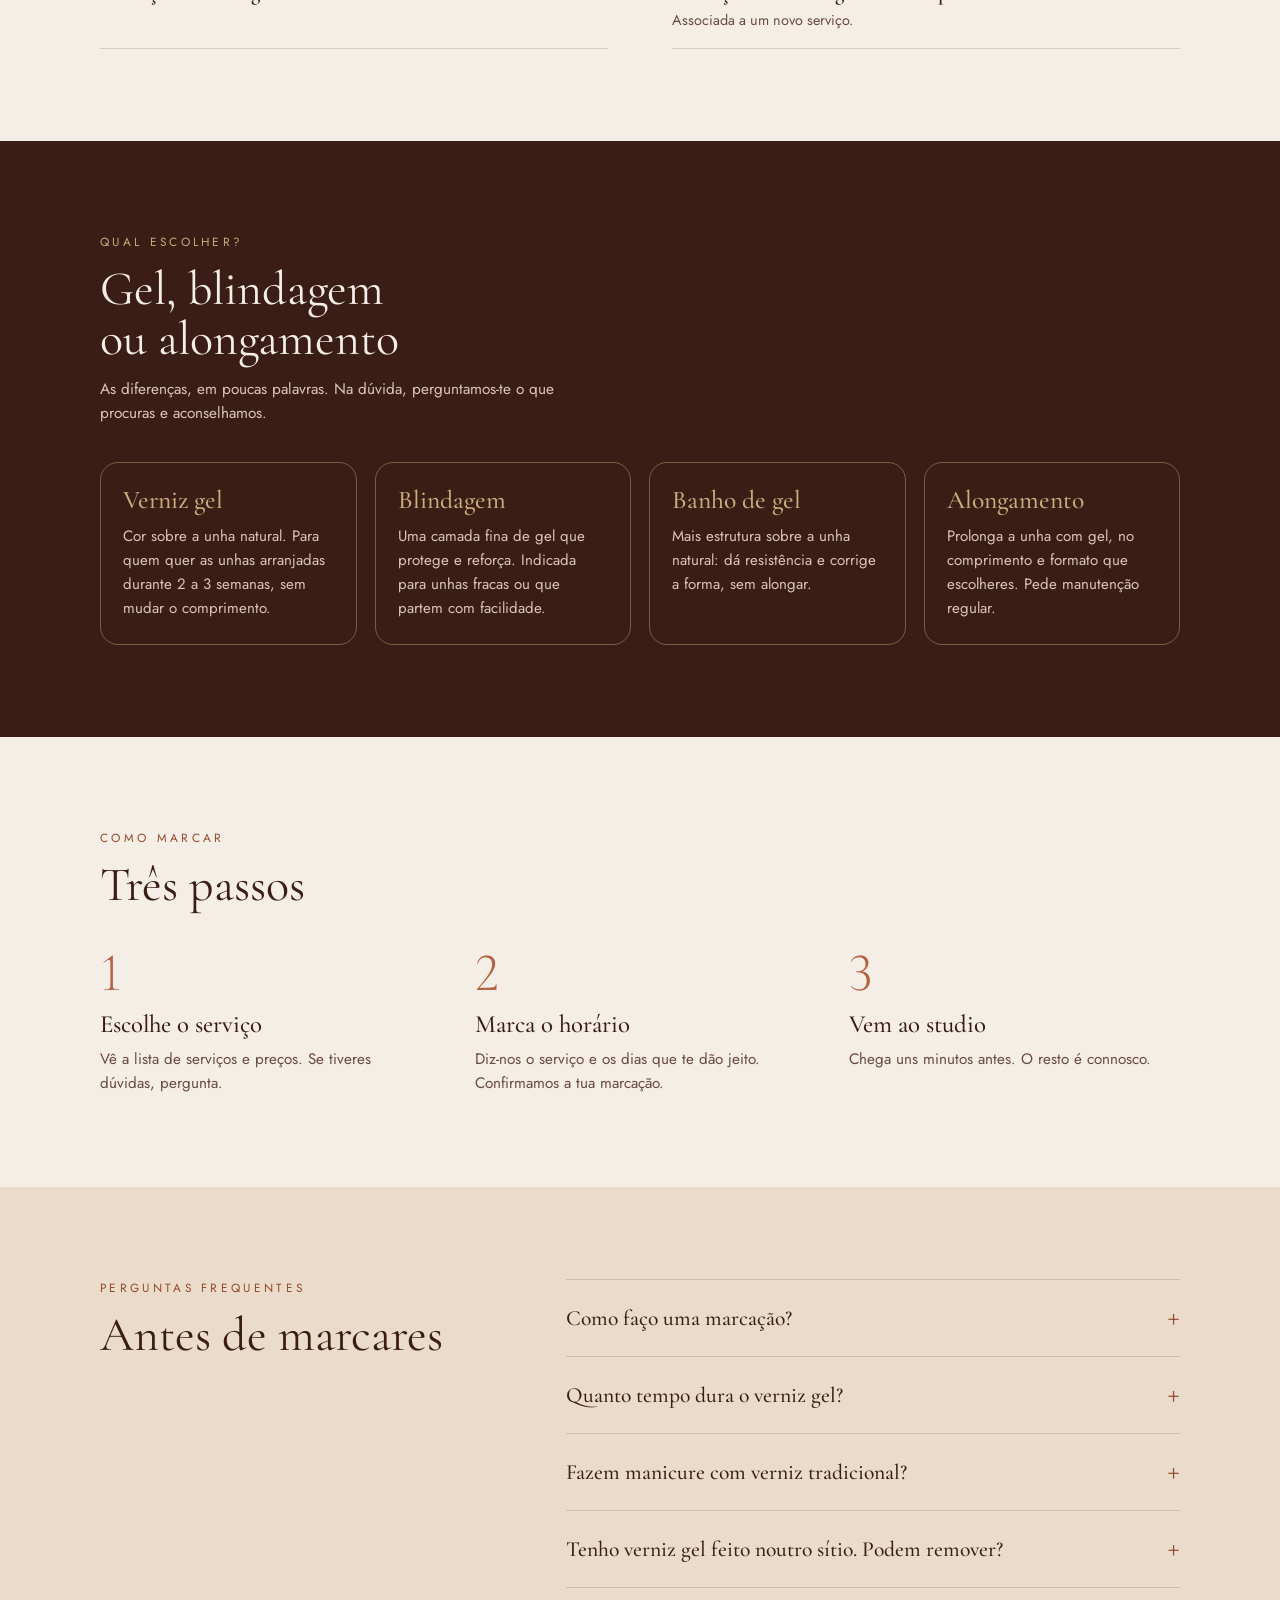
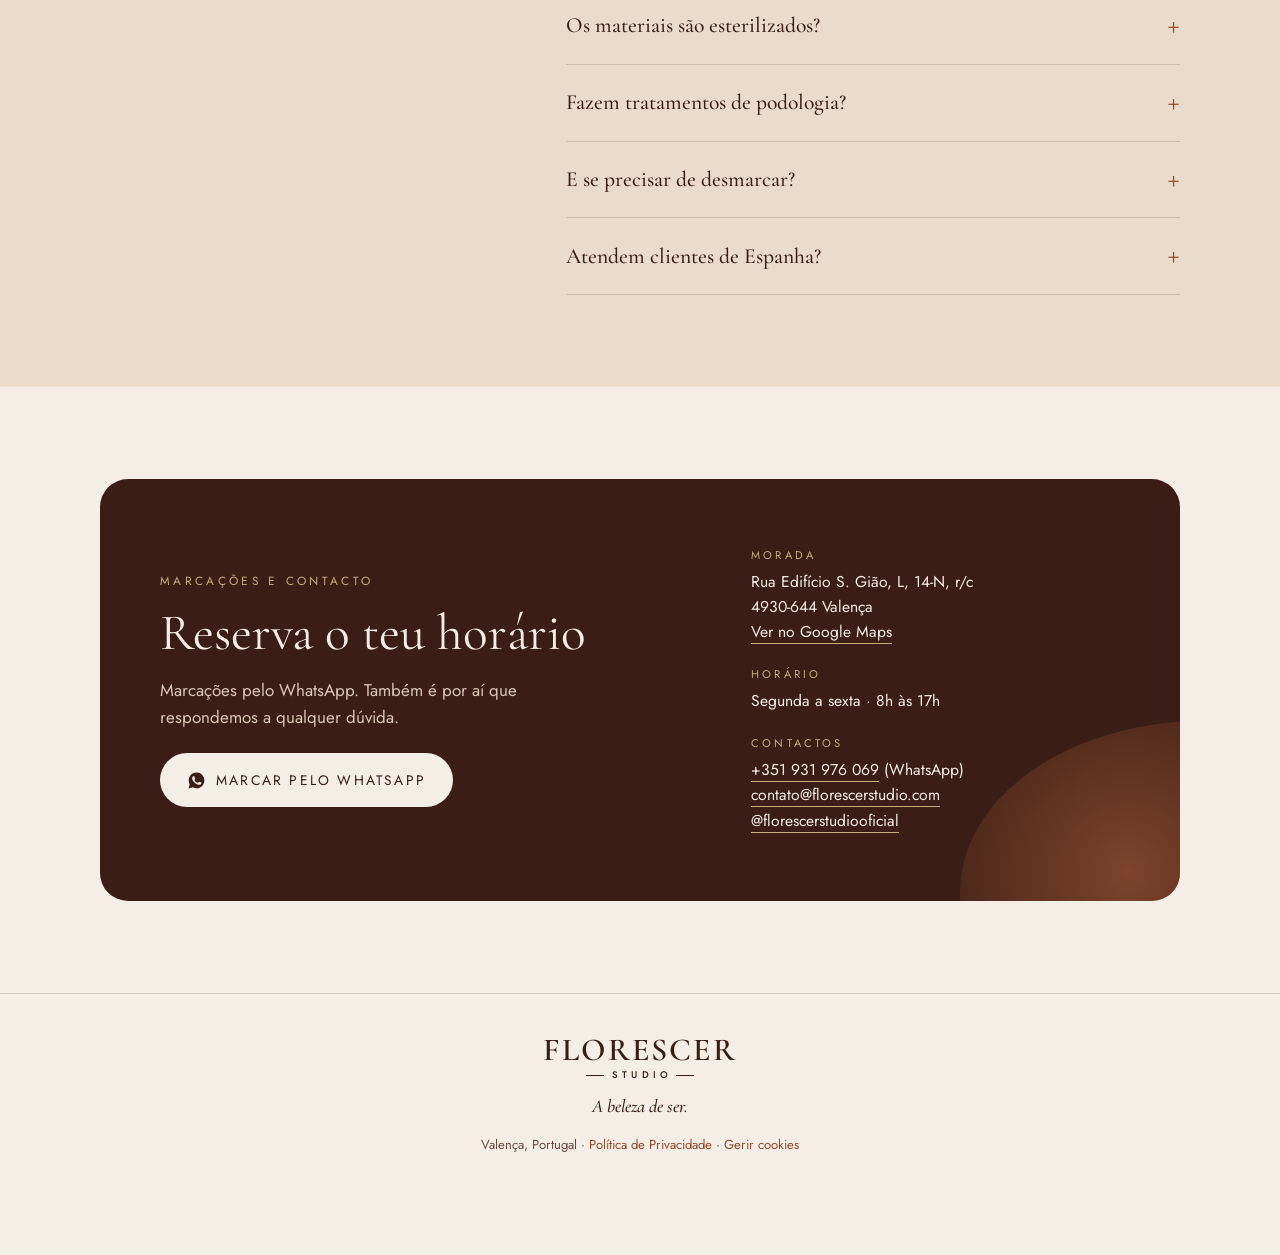
==== commit 0d8c656a: "Domínio correto florescerstudio.com e e-mail contato@florescerstudio.com Co-Authored-By: Claude Opus" ====
--- a/index.html
+++ b/index.html
@@ -5,22 +5,22 @@
 <meta name="viewport" content="width=device-width, initial-scale=1, viewport-fit=cover">
 <title>Florescer Studio — Manicure, pedicure e unhas de gel em Valença</title>
 <meta name="description" content="Studio de manicure, pedicure e nail design em Valença. Verniz gel, blindagem, banho de gel, alongamento e spa de mãos e pés, com atendimento individual e por marcação.">
-<link rel="canonical" href="https://florescer.com/">
+<link rel="canonical" href="https://florescerstudio.com/">
 <meta name="theme-color" content="#F4EEE6">
 
 <meta property="og:type" content="website">
 <meta property="og:site_name" content="Florescer Studio">
-<meta property="og:url" content="https://florescer.com/">
+<meta property="og:url" content="https://florescerstudio.com/">
 <meta property="og:title" content="Florescer Studio — A beleza de ser.">
 <meta property="og:description" content="Manicure, pedicure e nail design em Valença, com atendimento individual e por marcação.">
-<meta property="og:image" content="https://florescer.com/assets/og-image.jpg">
+<meta property="og:image" content="https://florescerstudio.com/assets/og-image.jpg">
 <meta property="og:image:width" content="1200">
 <meta property="og:image:height" content="630">
 <meta property="og:locale" content="pt_PT">
 <meta name="twitter:card" content="summary_large_image">
 <meta name="twitter:title" content="Florescer Studio — A beleza de ser.">
 <meta name="twitter:description" content="Manicure, pedicure e nail design em Valença, com atendimento individual e por marcação.">
-<meta name="twitter:image" content="https://florescer.com/assets/og-image.jpg">
+<meta name="twitter:image" content="https://florescerstudio.com/assets/og-image.jpg">
 
 <link rel="preconnect" href="https://fonts.googleapis.com">
 <link rel="preconnect" href="https://fonts.gstatic.com" crossorigin>
@@ -33,10 +33,10 @@
   "@type": "NailSalon",
   "name": "Florescer Studio",
   "slogan": "A beleza de ser.",
-  "url": "https://florescer.com/",
-  "image": "https://florescer.com/assets/og-image.jpg",
+  "url": "https://florescerstudio.com/",
+  "image": "https://florescerstudio.com/assets/og-image.jpg",
   "telephone": "+351931976069",
-  "email": "contato@florescer.com",
+  "email": "contato@florescerstudio.com",
   "priceRange": "€",
   "currenciesAccepted": "EUR",
   "address": {
@@ -504,7 +504,7 @@
           <dl class="info">
             <div><dt>Morada</dt><dd>Rua Edifício S. Gião, L, 14-N, r/c<br>4930-644 Valença<br><a href="https://www.google.com/maps/search/?api=1&amp;query=Rua%20Edif%C3%ADcio%20S.%20Gi%C3%A3o%2014-N%2C%204930-644%20Valen%C3%A7a%2C%20Portugal" target="_blank" rel="noopener">Ver no Google Maps</a></dd></div>
             <div><dt>Horário</dt><dd>Segunda a sexta · 8h às 17h</dd></div>
-            <div><dt>Contactos</dt><dd><a href="tel:+351931976069">+351 931 976 069</a> (WhatsApp)<br><a href="mailto:contato@florescer.com">contato@florescer.com</a><br><a href="https://www.instagram.com/florescerstudiooficial/" target="_blank" rel="noopener">@florescerstudiooficial</a></dd></div>
+            <div><dt>Contactos</dt><dd><a href="tel:+351931976069">+351 931 976 069</a> (WhatsApp)<br><a href="mailto:contato@florescerstudio.com">contato@florescerstudio.com</a><br><a href="https://www.instagram.com/florescerstudiooficial/" target="_blank" rel="noopener">@florescerstudiooficial</a></dd></div>
           </dl>
         </div>
       </div>
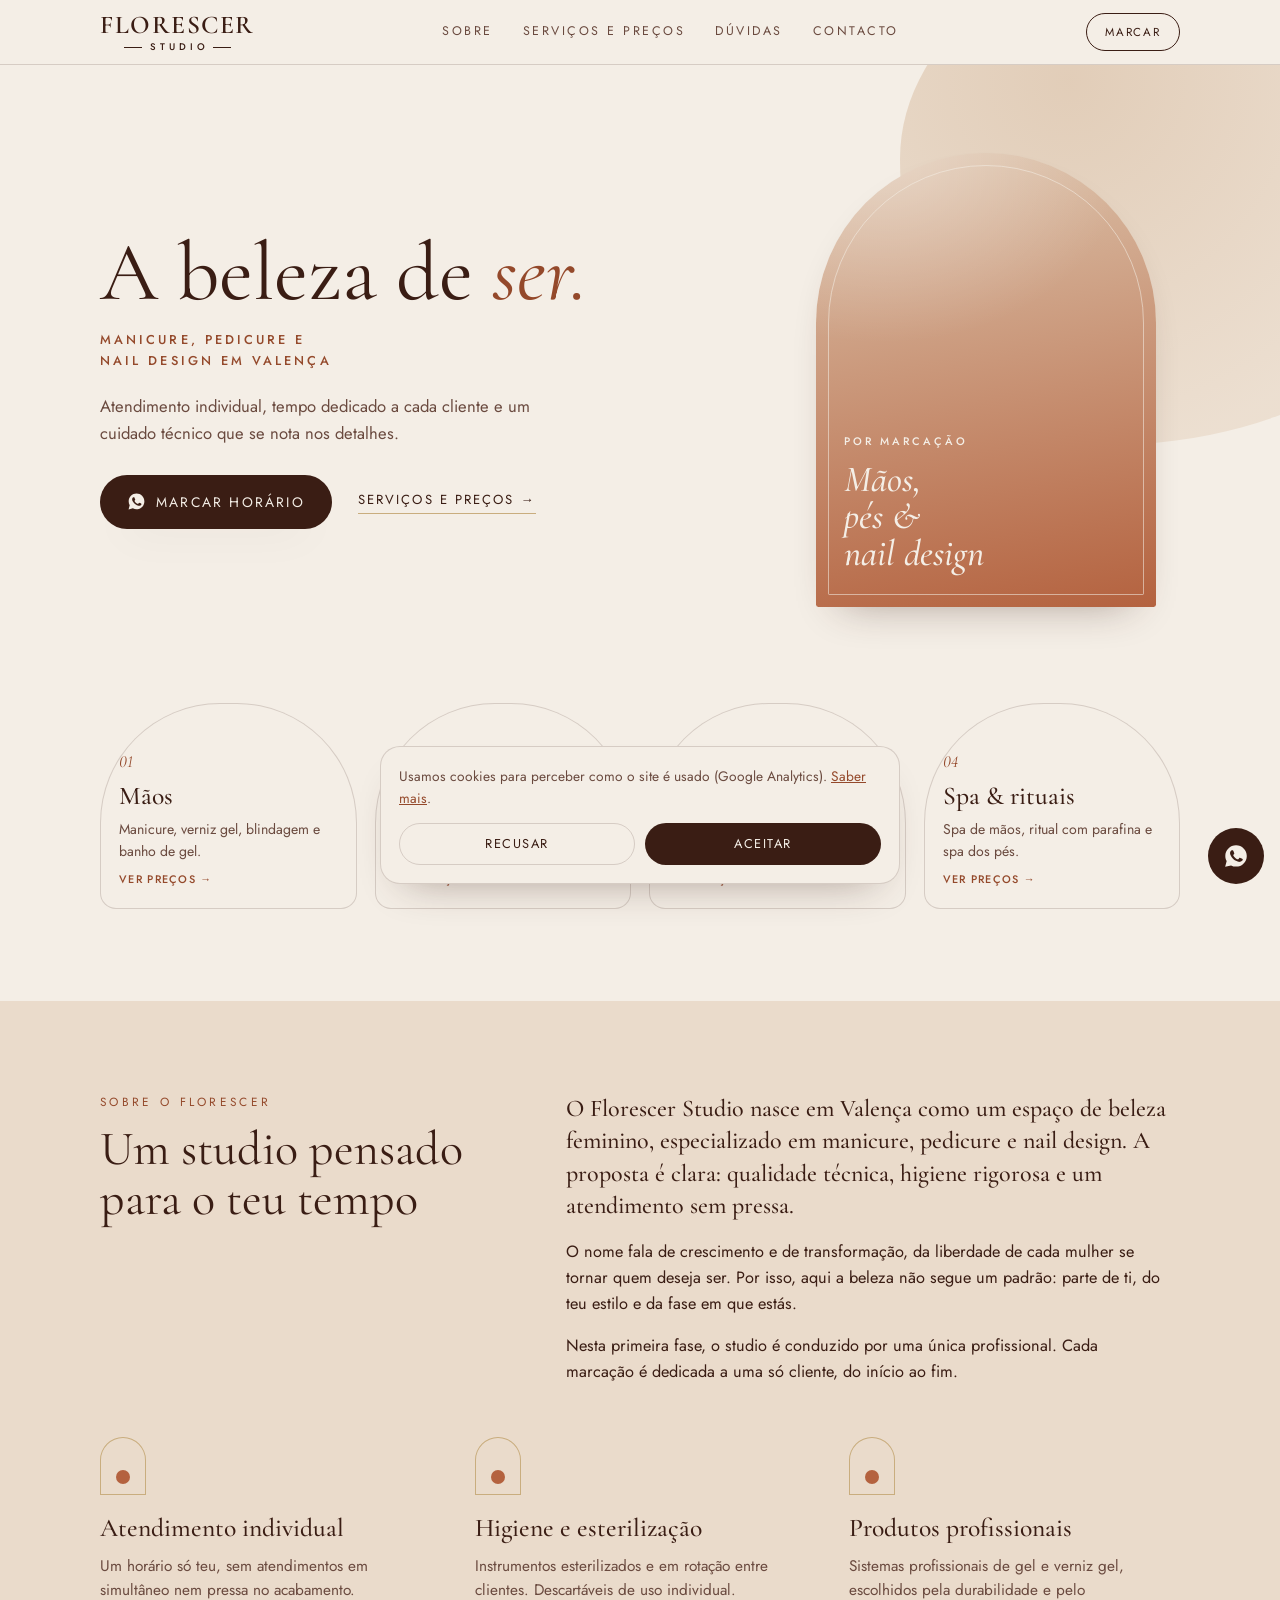
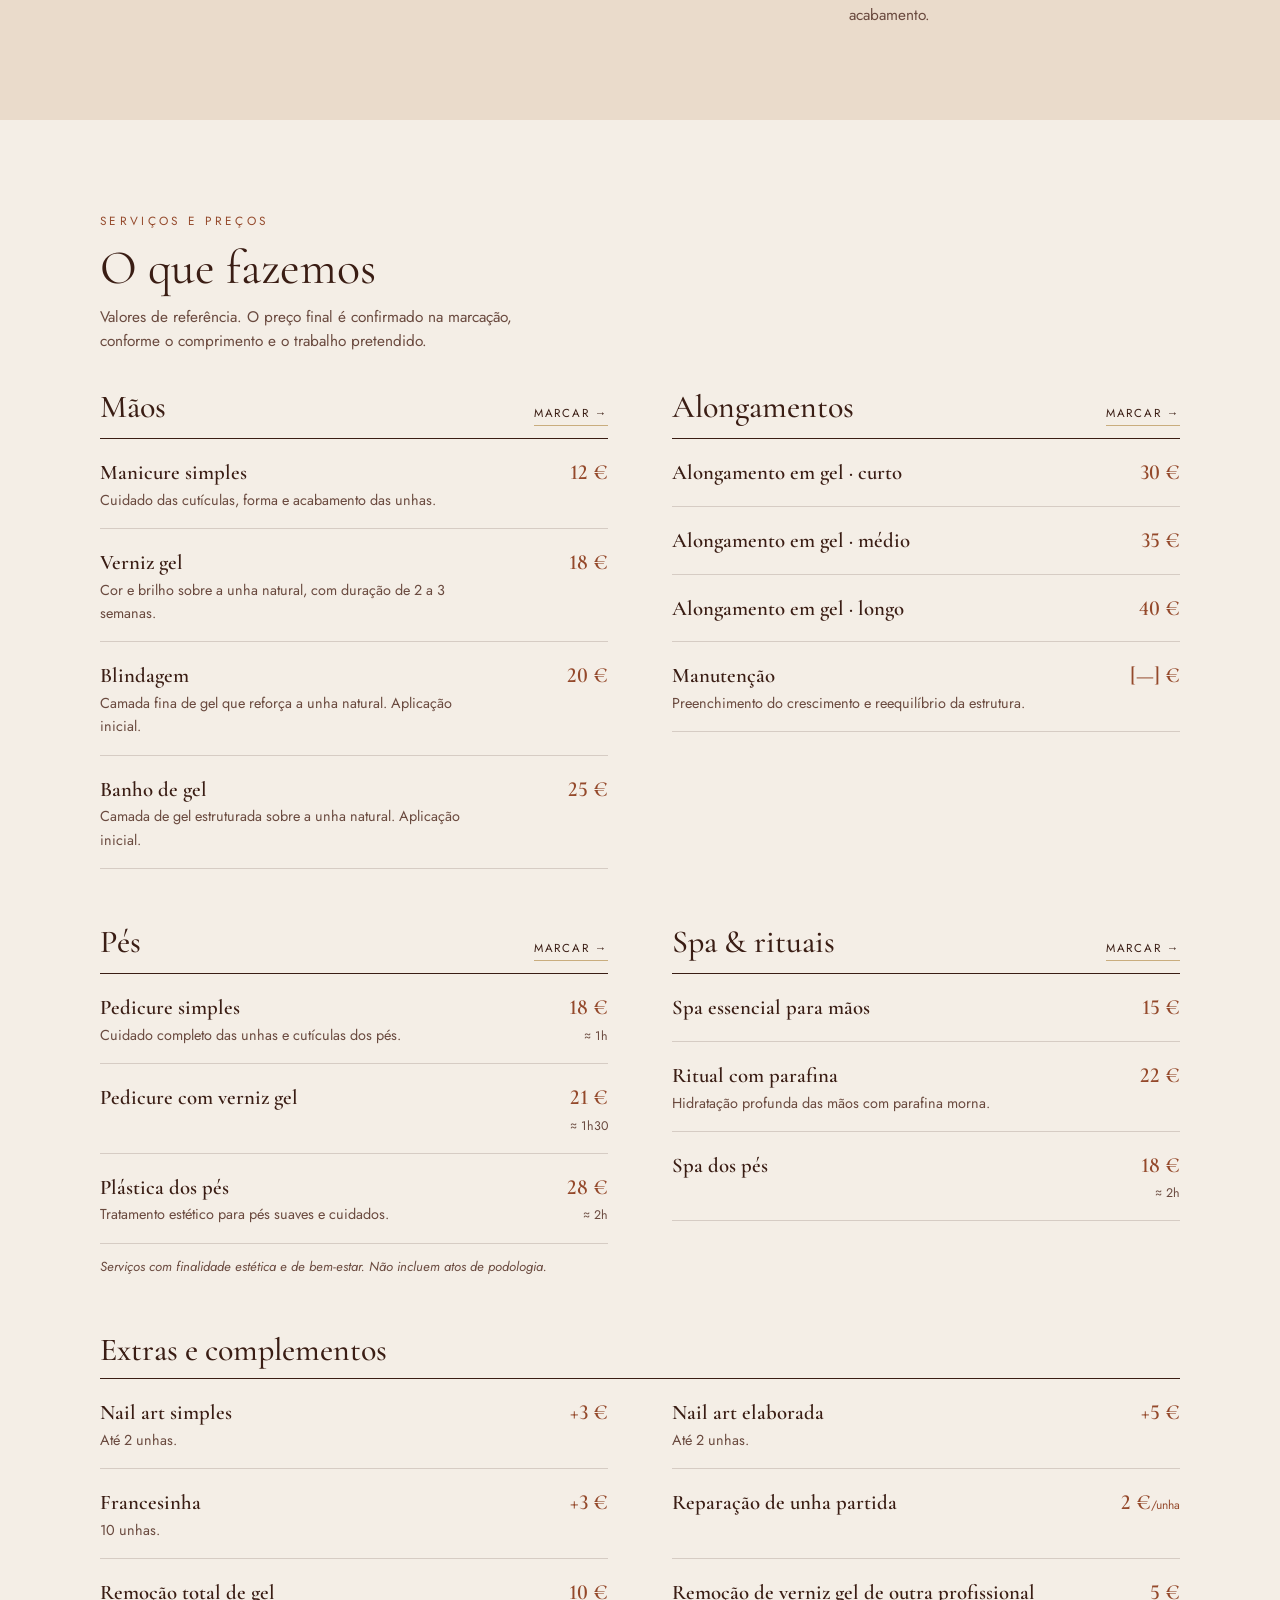
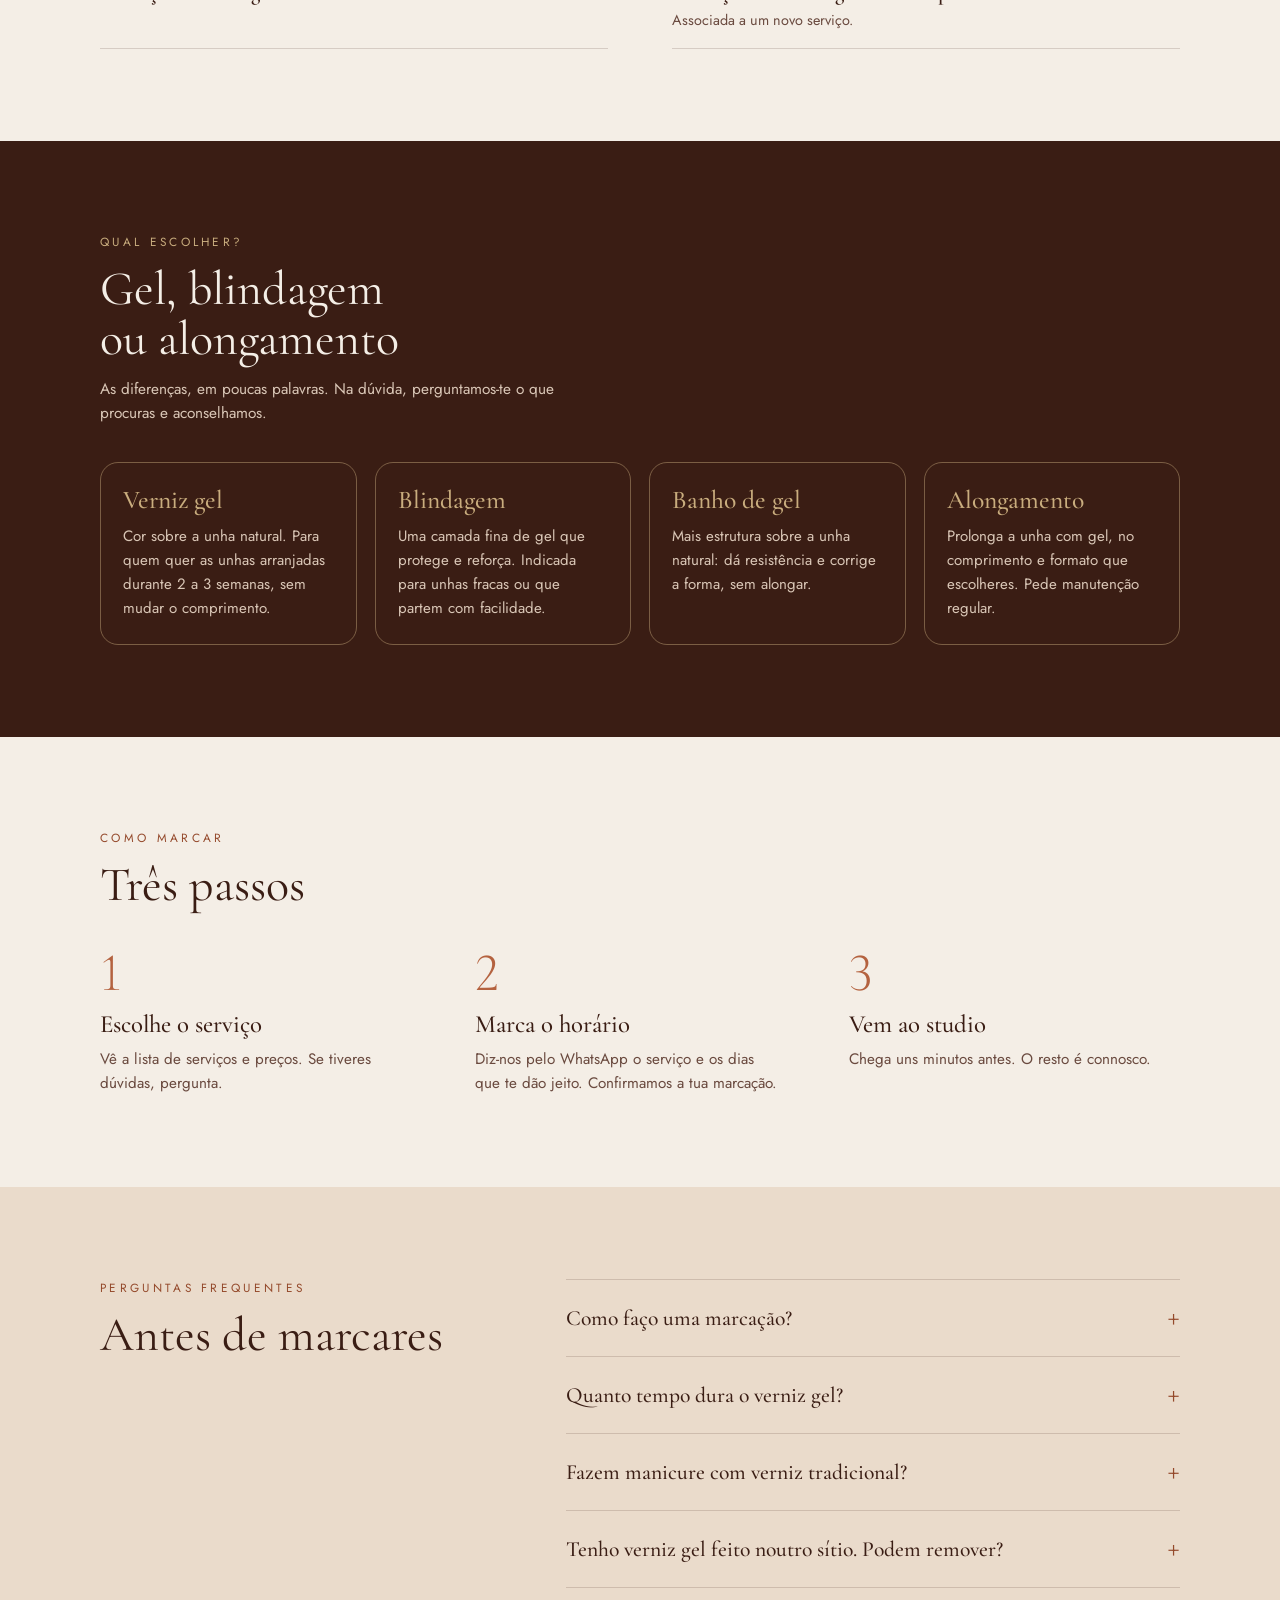
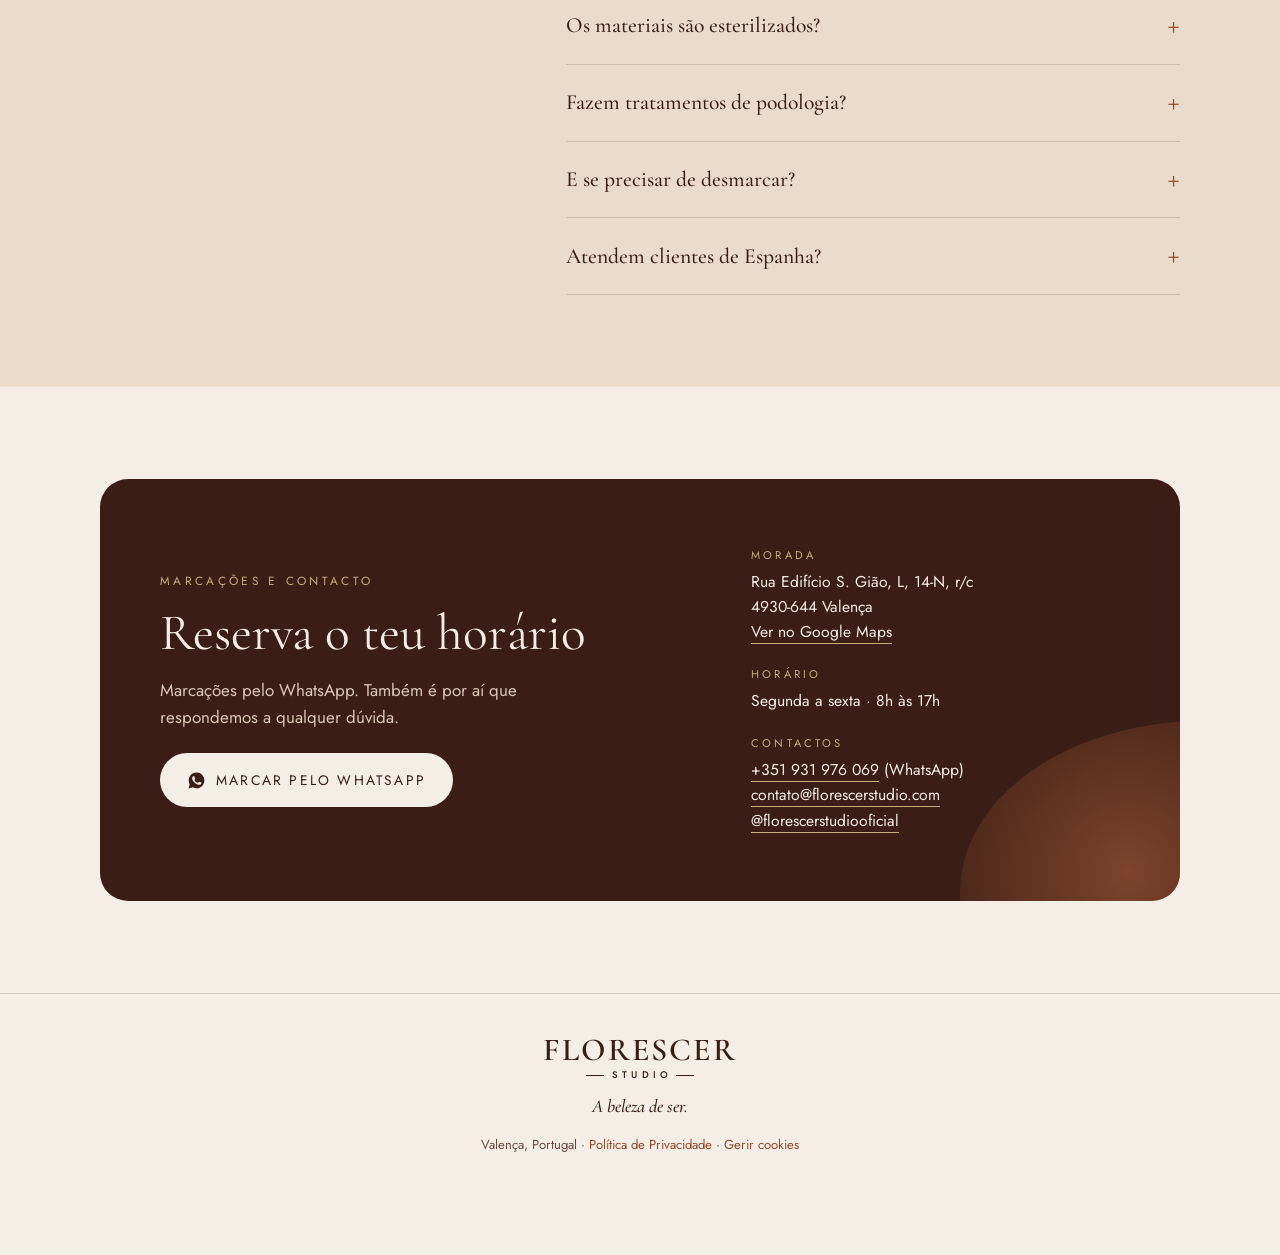
==== commit 4bf7db91: "Marcação online pronta para ligar, privacidade, favicon e imagem de partilha Co-Authored-By: Claude " ====
--- a/index.html
+++ b/index.html
@@ -13,18 +13,19 @@
 <meta property="og:url" content="https://florescerstudio.com/">
 <meta property="og:title" content="Florescer Studio — A beleza de ser.">
 <meta property="og:description" content="Manicure, pedicure e nail design em Valença, com atendimento individual e por marcação.">
-<meta property="og:image" content="https://florescerstudio.com/assets/og-image.jpg">
+<meta property="og:image" content="https://florescerstudio.com/assets/og-image.png">
 <meta property="og:image:width" content="1200">
 <meta property="og:image:height" content="630">
 <meta property="og:locale" content="pt_PT">
 <meta name="twitter:card" content="summary_large_image">
 <meta name="twitter:title" content="Florescer Studio — A beleza de ser.">
 <meta name="twitter:description" content="Manicure, pedicure e nail design em Valença, com atendimento individual e por marcação.">
-<meta name="twitter:image" content="https://florescerstudio.com/assets/og-image.jpg">
+<meta name="twitter:image" content="https://florescerstudio.com/assets/og-image.png">
 
 <link rel="preconnect" href="https://fonts.googleapis.com">
 <link rel="preconnect" href="https://fonts.gstatic.com" crossorigin>
 <link href="https://fonts.googleapis.com/css2?family=Cormorant+Garamond:ital,wght@0,300;0,400;0,500;0,600;1,400;1,500&family=Jost:wght@300;400;500&display=swap" rel="stylesheet">
+<link rel="icon" href="assets/favicon.svg" type="image/svg+xml">
 <link rel="stylesheet" href="css/styles.css">
 
 <script type="application/ld+json">
@@ -34,7 +35,7 @@
   "name": "Florescer Studio",
   "slogan": "A beleza de ser.",
   "url": "https://florescerstudio.com/",
-  "image": "https://florescerstudio.com/assets/og-image.jpg",
+  "image": "https://florescerstudio.com/assets/og-image.png",
   "telephone": "+351931976069",
   "email": "contato@florescerstudio.com",
   "priceRange": "€",
@@ -247,19 +248,19 @@
               <a class="link-arrow" href="#contacto" data-book="Mãos">Marcar</a>
             </div>
             <ul class="price-list">
-              <li class="price-row">
+              <li class="price-row" data-cal="manicure-simples">
                 <div class="price-main"><h4>Manicure simples</h4><p>Cuidado das cutículas, forma e acabamento das unhas.</p></div>
                 <span class="price">12 €</span>
               </li>
-              <li class="price-row">
+              <li class="price-row" data-cal="verniz-gel">
                 <div class="price-main"><h4>Verniz gel</h4><p>Cor e brilho sobre a unha natural, com duração de 2 a 3 semanas.</p></div>
                 <span class="price">18 €</span>
               </li>
-              <li class="price-row">
+              <li class="price-row" data-cal="blindagem">
                 <div class="price-main"><h4>Blindagem</h4><p>Camada fina de gel que reforça a unha natural. Aplicação inicial.</p></div>
                 <span class="price">20 €</span>
               </li>
-              <li class="price-row">
+              <li class="price-row" data-cal="banho-de-gel">
                 <div class="price-main"><h4>Banho de gel</h4><p>Camada de gel estruturada sobre a unha natural. Aplicação inicial.</p></div>
                 <span class="price">25 €</span>
               </li>
@@ -272,19 +273,19 @@
               <a class="link-arrow" href="#contacto" data-book="Alongamento em gel">Marcar</a>
             </div>
             <ul class="price-list">
-              <li class="price-row">
+              <li class="price-row" data-cal="alongamento-curto">
                 <div class="price-main"><h4>Alongamento em gel · curto</h4></div>
                 <span class="price">30 €</span>
               </li>
-              <li class="price-row">
+              <li class="price-row" data-cal="alongamento-medio">
                 <div class="price-main"><h4>Alongamento em gel · médio</h4></div>
                 <span class="price">35 €</span>
               </li>
-              <li class="price-row">
+              <li class="price-row" data-cal="alongamento-longo">
                 <div class="price-main"><h4>Alongamento em gel · longo</h4></div>
                 <span class="price">40 €</span>
               </li>
-              <li class="price-row">
+              <li class="price-row" data-cal="manutencao-alongamento">
                 <div class="price-main"><h4>Manutenção</h4><p>Preenchimento do crescimento e reequilíbrio da estrutura.</p></div>
                 <span class="price">[—] €</span>
               </li>
@@ -297,15 +298,15 @@
               <a class="link-arrow" href="#contacto" data-book="Pés">Marcar</a>
             </div>
             <ul class="price-list">
-              <li class="price-row">
+              <li class="price-row" data-cal="pedicure">
                 <div class="price-main"><h4>Pedicure simples</h4><p>Cuidado completo das unhas e cutículas dos pés.</p></div>
                 <span class="price-meta"><span class="price">18 €</span><span class="dur">≈ 1h</span></span>
               </li>
-              <li class="price-row">
+              <li class="price-row" data-cal="pedicure-verniz-gel">
                 <div class="price-main"><h4>Pedicure com verniz gel</h4></div>
                 <span class="price-meta"><span class="price">21 €</span><span class="dur">≈ 1h30</span></span>
               </li>
-              <li class="price-row">
+              <li class="price-row" data-cal="plastica-dos-pes">
                 <div class="price-main"><h4>Plástica dos pés</h4><p>Tratamento estético para pés suaves e cuidados.</p></div>
                 <span class="price-meta"><span class="price">28 €</span><span class="dur">≈ 2h</span></span>
               </li>
@@ -319,15 +320,15 @@
               <a class="link-arrow" href="#contacto" data-book="Spa">Marcar</a>
             </div>
             <ul class="price-list">
-              <li class="price-row">
+              <li class="price-row" data-cal="spa-maos">
                 <div class="price-main"><h4>Spa essencial para mãos</h4></div>
                 <span class="price">15 €</span>
               </li>
-              <li class="price-row">
+              <li class="price-row" data-cal="ritual-parafina">
                 <div class="price-main"><h4>Ritual com parafina</h4><p>Hidratação profunda das mãos com parafina morna.</p></div>
                 <span class="price">22 €</span>
               </li>
-              <li class="price-row">
+              <li class="price-row" data-cal="spa-pes">
                 <div class="price-main"><h4>Spa dos pés</h4></div>
                 <span class="price-meta"><span class="price">18 €</span><span class="dur">≈ 2h</span></span>
               </li>
@@ -355,7 +356,7 @@
                 <div class="price-main"><h4>Reparação de unha partida</h4></div>
                 <span class="price">2 €<small>/unha</small></span>
               </li>
-              <li class="price-row">
+              <li class="price-row" data-cal="remocao-gel">
                 <div class="price-main"><h4>Remoção total de gel</h4></div>
                 <span class="price">10 €</span>
               </li>
@@ -414,7 +415,8 @@
           <li class="step">
             <span class="num">2</span>
             <h3>Marca o horário</h3>
-            <p>Diz-nos o serviço e os dias que te dão jeito. Confirmamos a tua marcação.</p>
+            <p class="only-whatsapp">Diz-nos pelo WhatsApp o serviço e os dias que te dão jeito. Confirmamos a tua marcação.</p>
+            <p class="only-online" hidden>Toca em "Marcar horário" e escolhe o dia e a hora livres. Confirmamos a marcação por e-mail.</p>
           </li>
           <li class="step">
             <span class="num">3</span>
@@ -453,7 +455,8 @@
         <div class="faq-list">
           <details class="faq-item">
             <summary>Como faço uma marcação?</summary>
-            <p>Envia uma mensagem pelo WhatsApp com o serviço que queres e os dias que te dão jeito. Respondemos com os horários disponíveis e confirmamos a marcação.</p>
+            <p class="only-whatsapp">Envia uma mensagem pelo WhatsApp com o serviço que queres e os dias que te dão jeito. Respondemos com os horários disponíveis e confirmamos a marcação.</p>
+            <p class="only-online" hidden>Toca em "Marcar horário" ou no serviço que queres, na lista de preços, e escolhe o dia e a hora livres. O horário fica reservado e confirmamos por e-mail. Se preferires, também podes marcar pelo WhatsApp.</p>
           </details>
           <details class="faq-item">
             <summary>Quanto tempo dura o verniz gel?</summary>
@@ -495,11 +498,13 @@
           <div class="final-copy">
             <div class="eyebrow">Marcações e contacto</div>
             <h2>Reserva o teu horário</h2>
-            <p>Marcações pelo WhatsApp. Também é por aí que respondemos a qualquer dúvida.</p>
+            <p class="only-whatsapp">Marcações pelo WhatsApp. Também é por aí que respondemos a qualquer dúvida.</p>
+            <p class="only-online" hidden>Escolhe o serviço, o dia e a hora, e o pedido fica reservado na hora. Para dúvidas, estamos no WhatsApp.</p>
             <a class="btn btn-light" href="#contacto" data-book>
               <svg class="ico"><use href="#i-wa"/></svg>
-              Marcar pelo WhatsApp
+              <span class="only-whatsapp">Marcar pelo WhatsApp</span><span class="only-online" hidden>Marcar online</span>
             </a>
+            <a class="link-arrow link-light only-online" href="#contacto" data-wa hidden>Dúvidas? Fala connosco no WhatsApp</a>
           </div>
           <dl class="info">
             <div><dt>Morada</dt><dd>Rua Edifício S. Gião, L, 14-N, r/c<br>4930-644 Valença<br><a href="https://www.google.com/maps/search/?api=1&amp;query=Rua%20Edif%C3%ADcio%20S.%20Gi%C3%A3o%2014-N%2C%204930-644%20Valen%C3%A7a%2C%20Portugal" target="_blank" rel="noopener">Ver no Google Maps</a></dd></div>
@@ -522,7 +527,7 @@
     </div>
   </footer>
 
-  <a class="floating-cta" href="#contacto" data-book aria-label="Marcar pelo WhatsApp">
+  <a class="floating-cta" href="#contacto" data-book data-wa-only aria-label="Falar no WhatsApp">
     <svg class="ico"><use href="#i-wa"/></svg>
   </a>
 
--- a/css/styles.css
+++ b/css/styles.css
@@ -362,6 +362,20 @@
 }
 .price small{font-size:0.75rem;font-family:"Jost", sans-serif;font-weight:400;}
 .dur{font-size:0.78rem;color:var(--ink-soft);white-space:nowrap;}
+/* com a marcação online ativa (js/site.js), cada serviço é clicável */
+.price-row.is-bookable{cursor:pointer;border-radius:8px;padding-inline:10px;margin-inline:-10px;transition:background-color .2s ease;}
+.price-row.is-bookable:hover,.price-row.is-bookable:focus-visible{background:var(--areia);outline:none;}
+.row-book{
+  display:inline-block;
+  margin-top:4px;
+  font-size:0.7rem;
+  letter-spacing:0.18em;
+  text-transform:uppercase;
+  font-weight:500;
+  color:var(--terracota-ink);
+}
+.row-book::after{content:" →";}
+.link-light{color:var(--on-dark);}
 .price-note{font-size:0.82rem;color:var(--ink-soft);margin-top:12px;font-style:italic;}
 
 /* ---------- qual escolher ---------- */
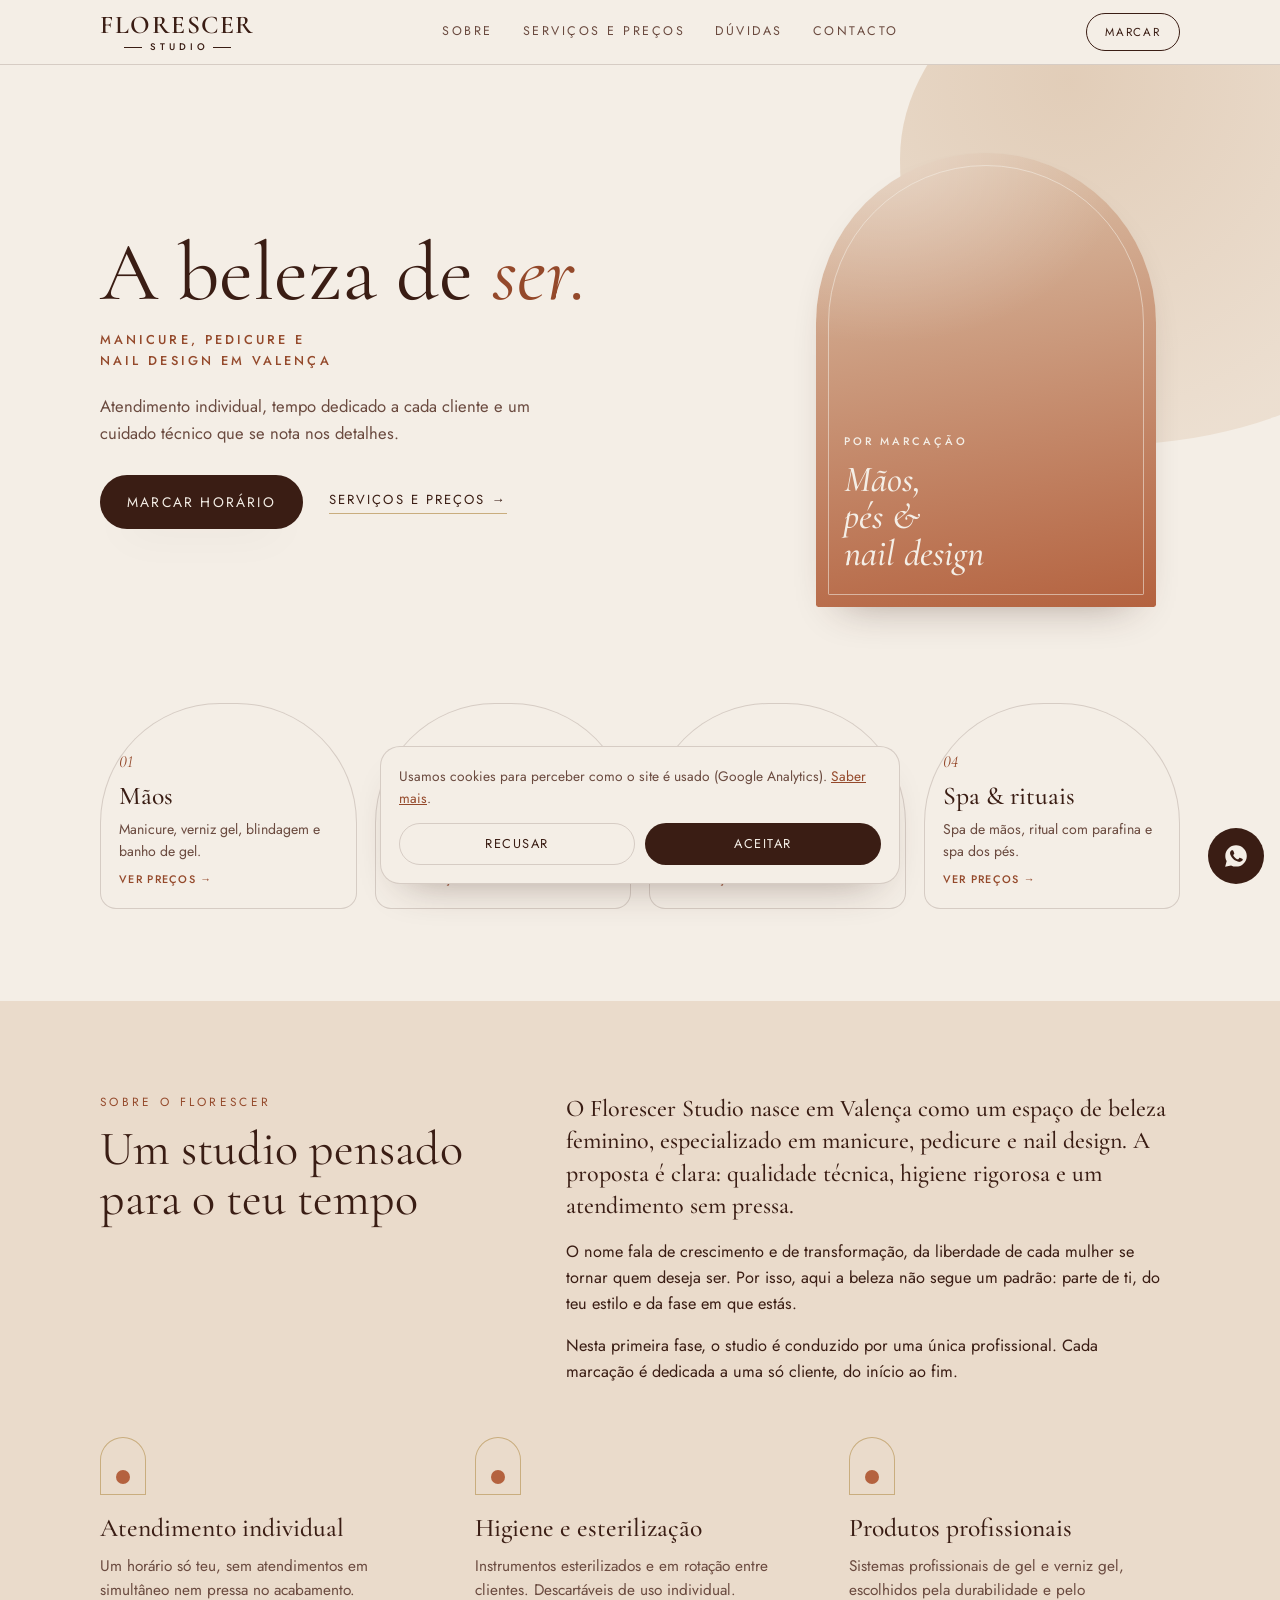
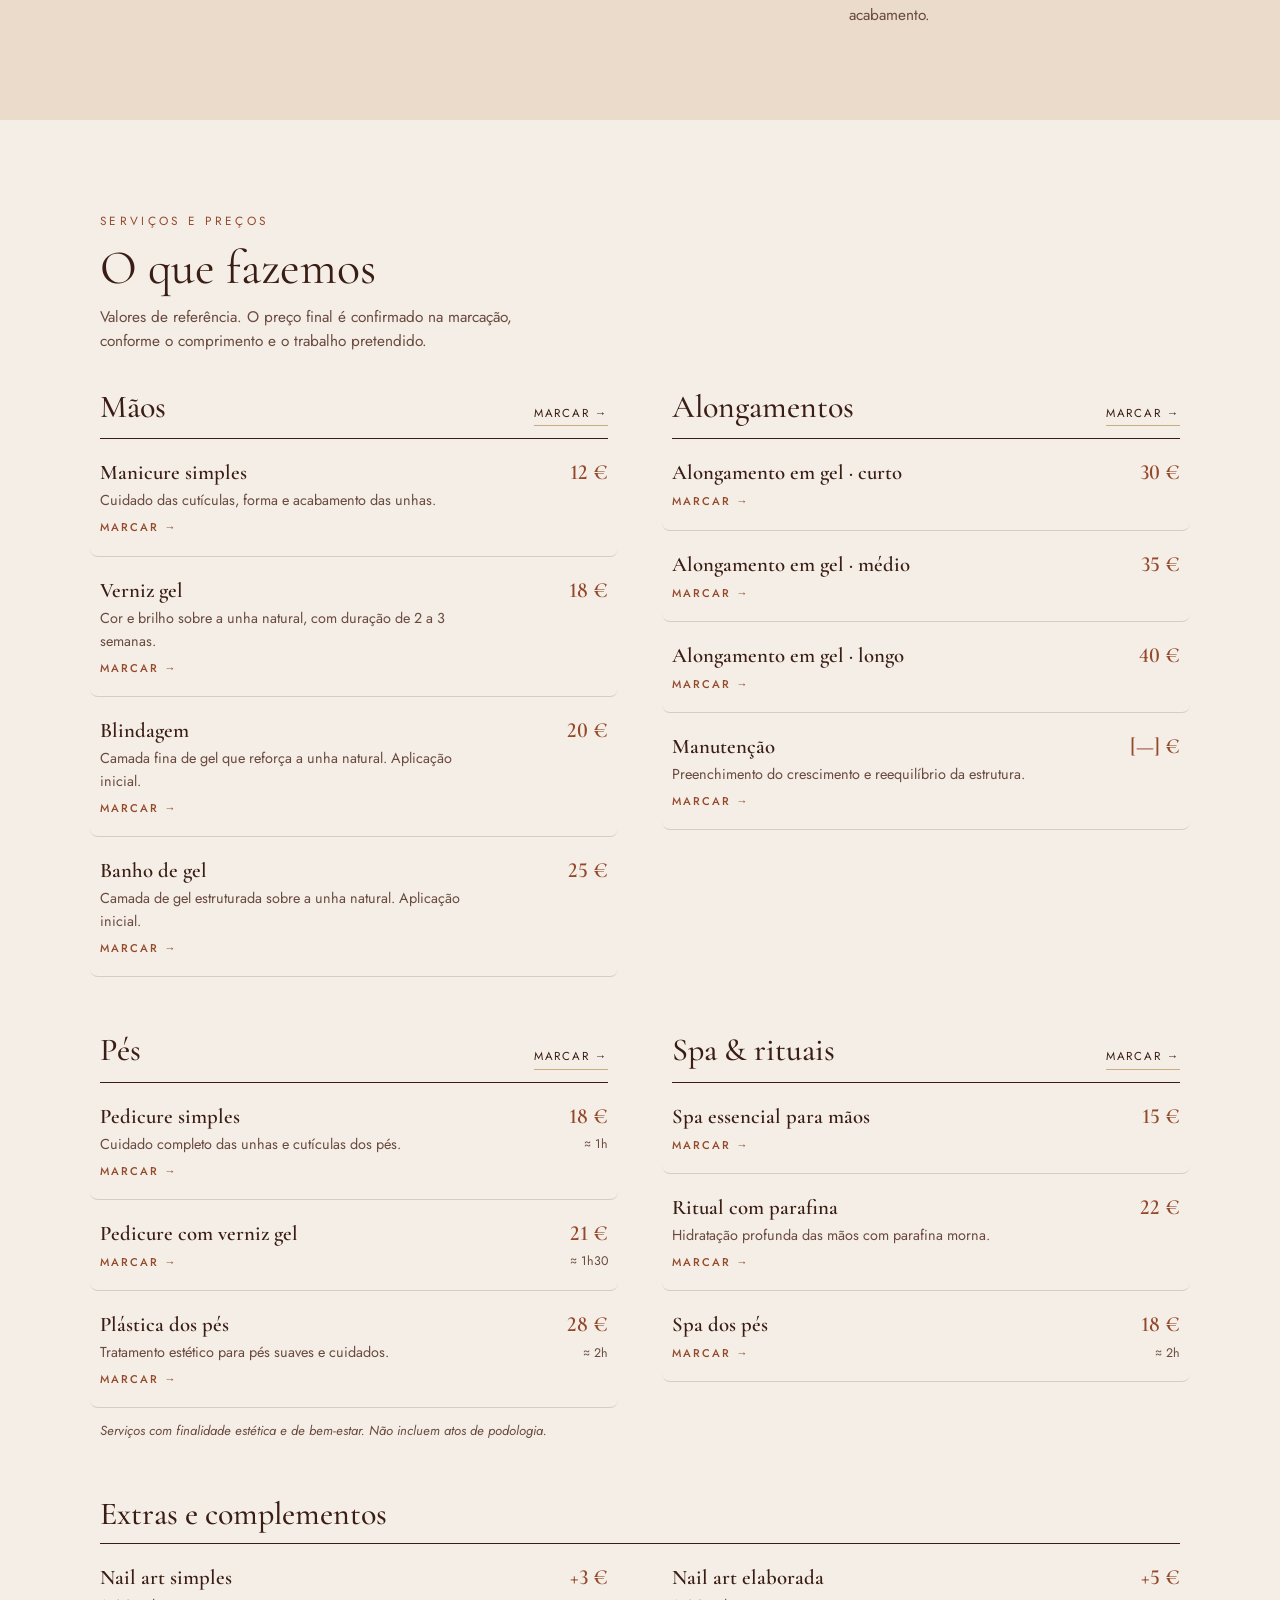
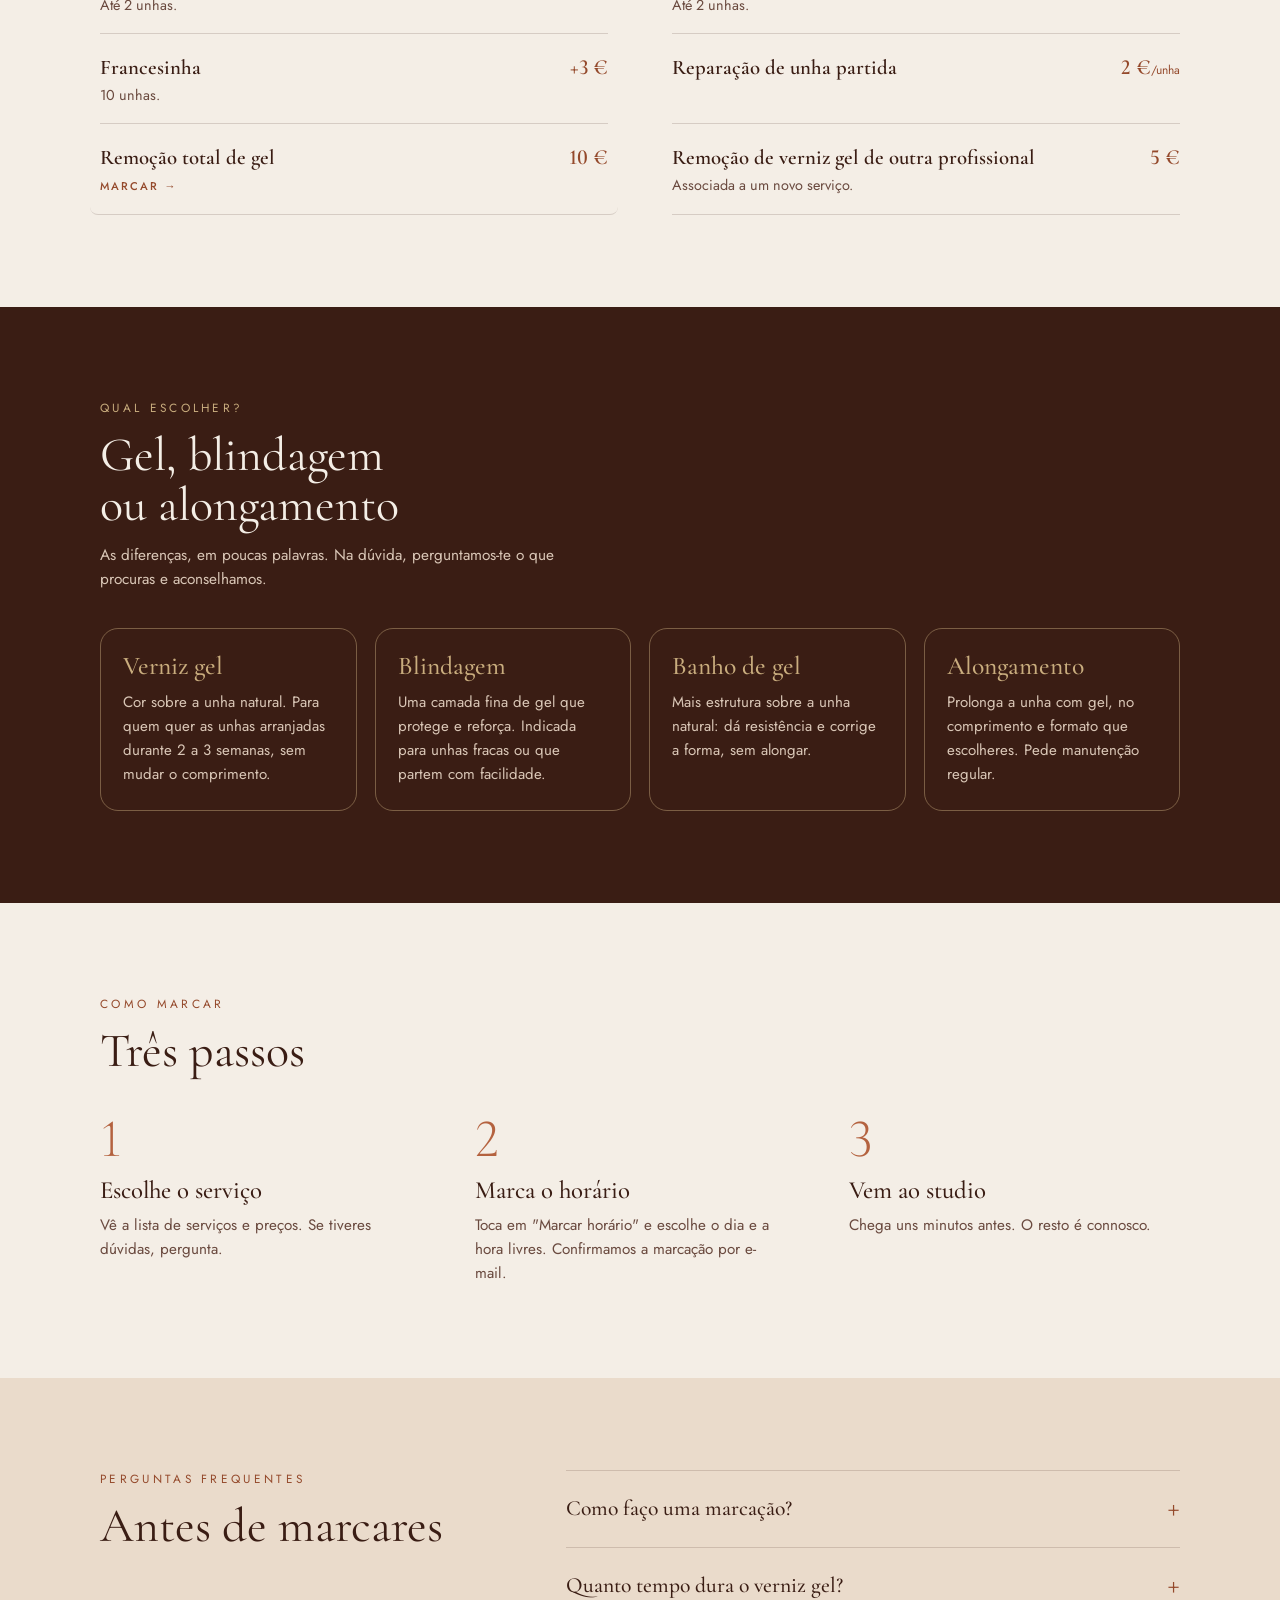
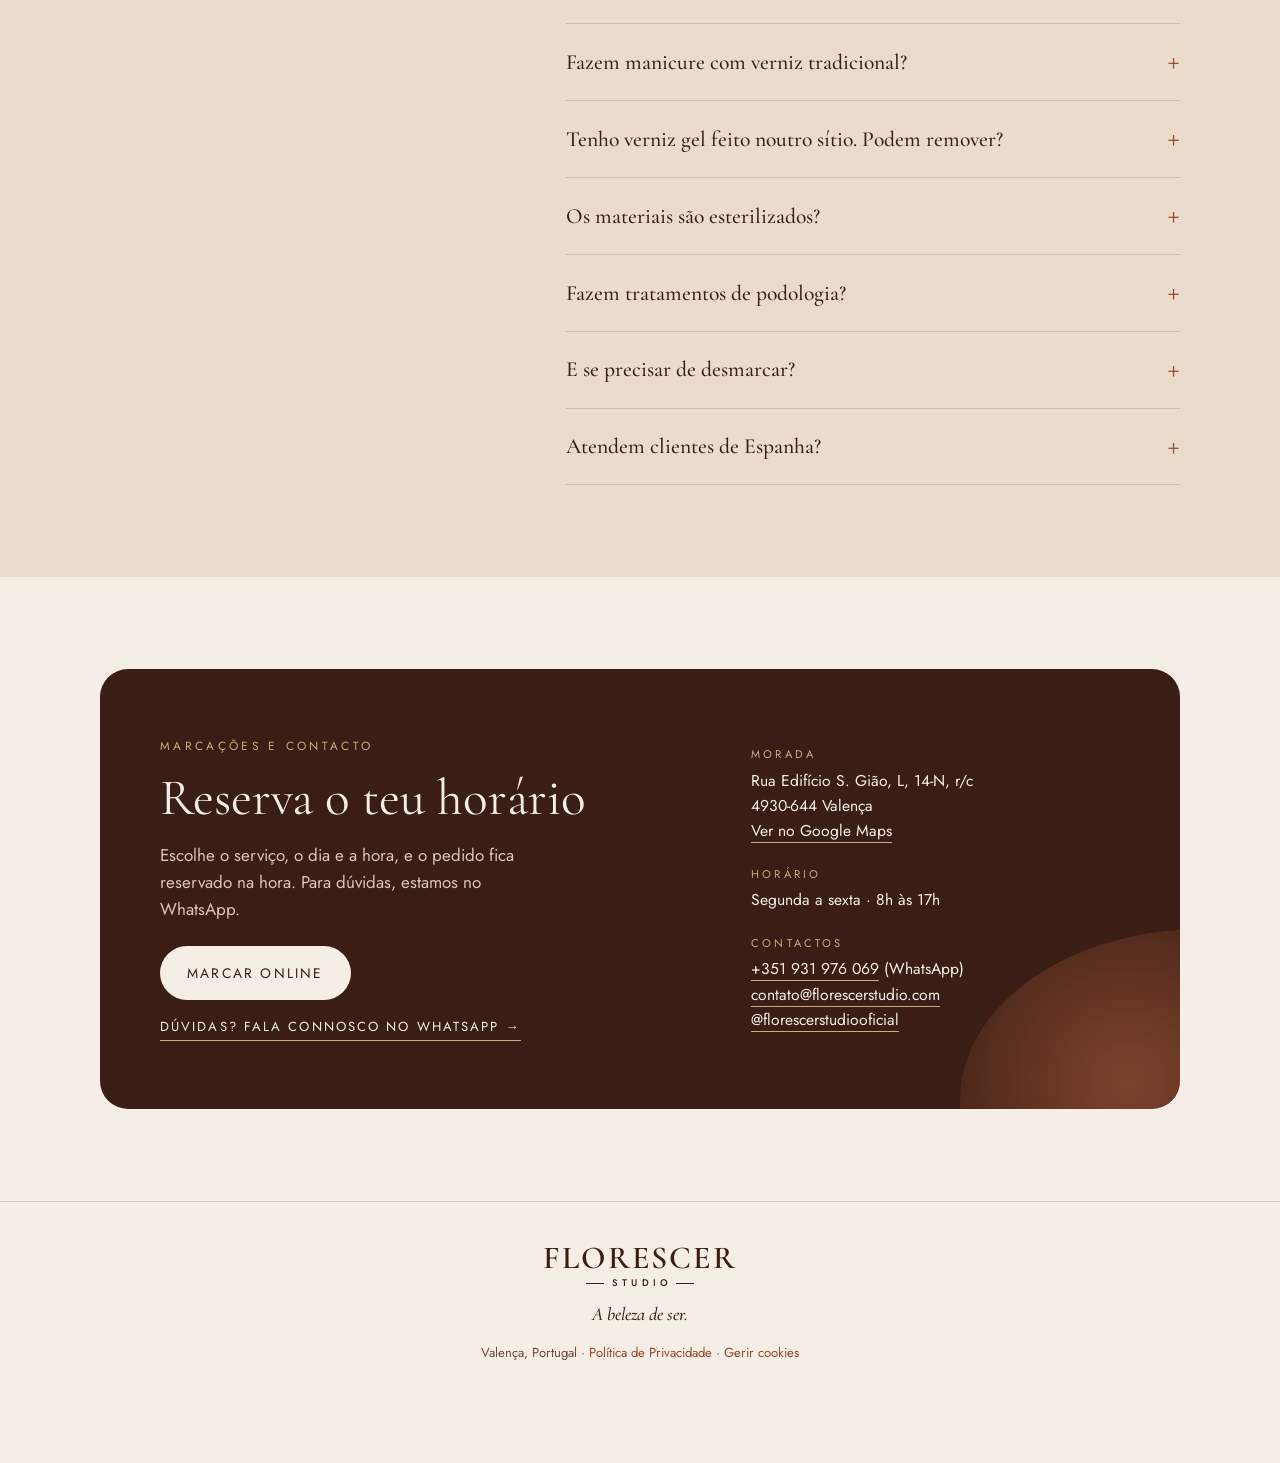
==== commit 1baec1c7: "Liga a marcação online pelo Cal.com Co-Authored-By: Claude Opus 5.5 <noreply@anthropic.com>" ====
--- a/index.html
+++ b/index.html
@@ -78,7 +78,7 @@
     {
       "@type": "Question",
       "name": "Como faço uma marcação?",
-      "acceptedAnswer": { "@type": "Answer", "text": "Envia uma mensagem pelo WhatsApp com o serviço que queres e os dias que te dão jeito. Respondemos com os horários disponíveis e confirmamos a marcação." }
+      "acceptedAnswer": { "@type": "Answer", "text": "Marca online no site: escolhe o serviço, o dia e a hora livres. O horário fica reservado e confirmamos por e-mail. Também podes marcar pelo WhatsApp." }
     },
     {
       "@type": "Question",
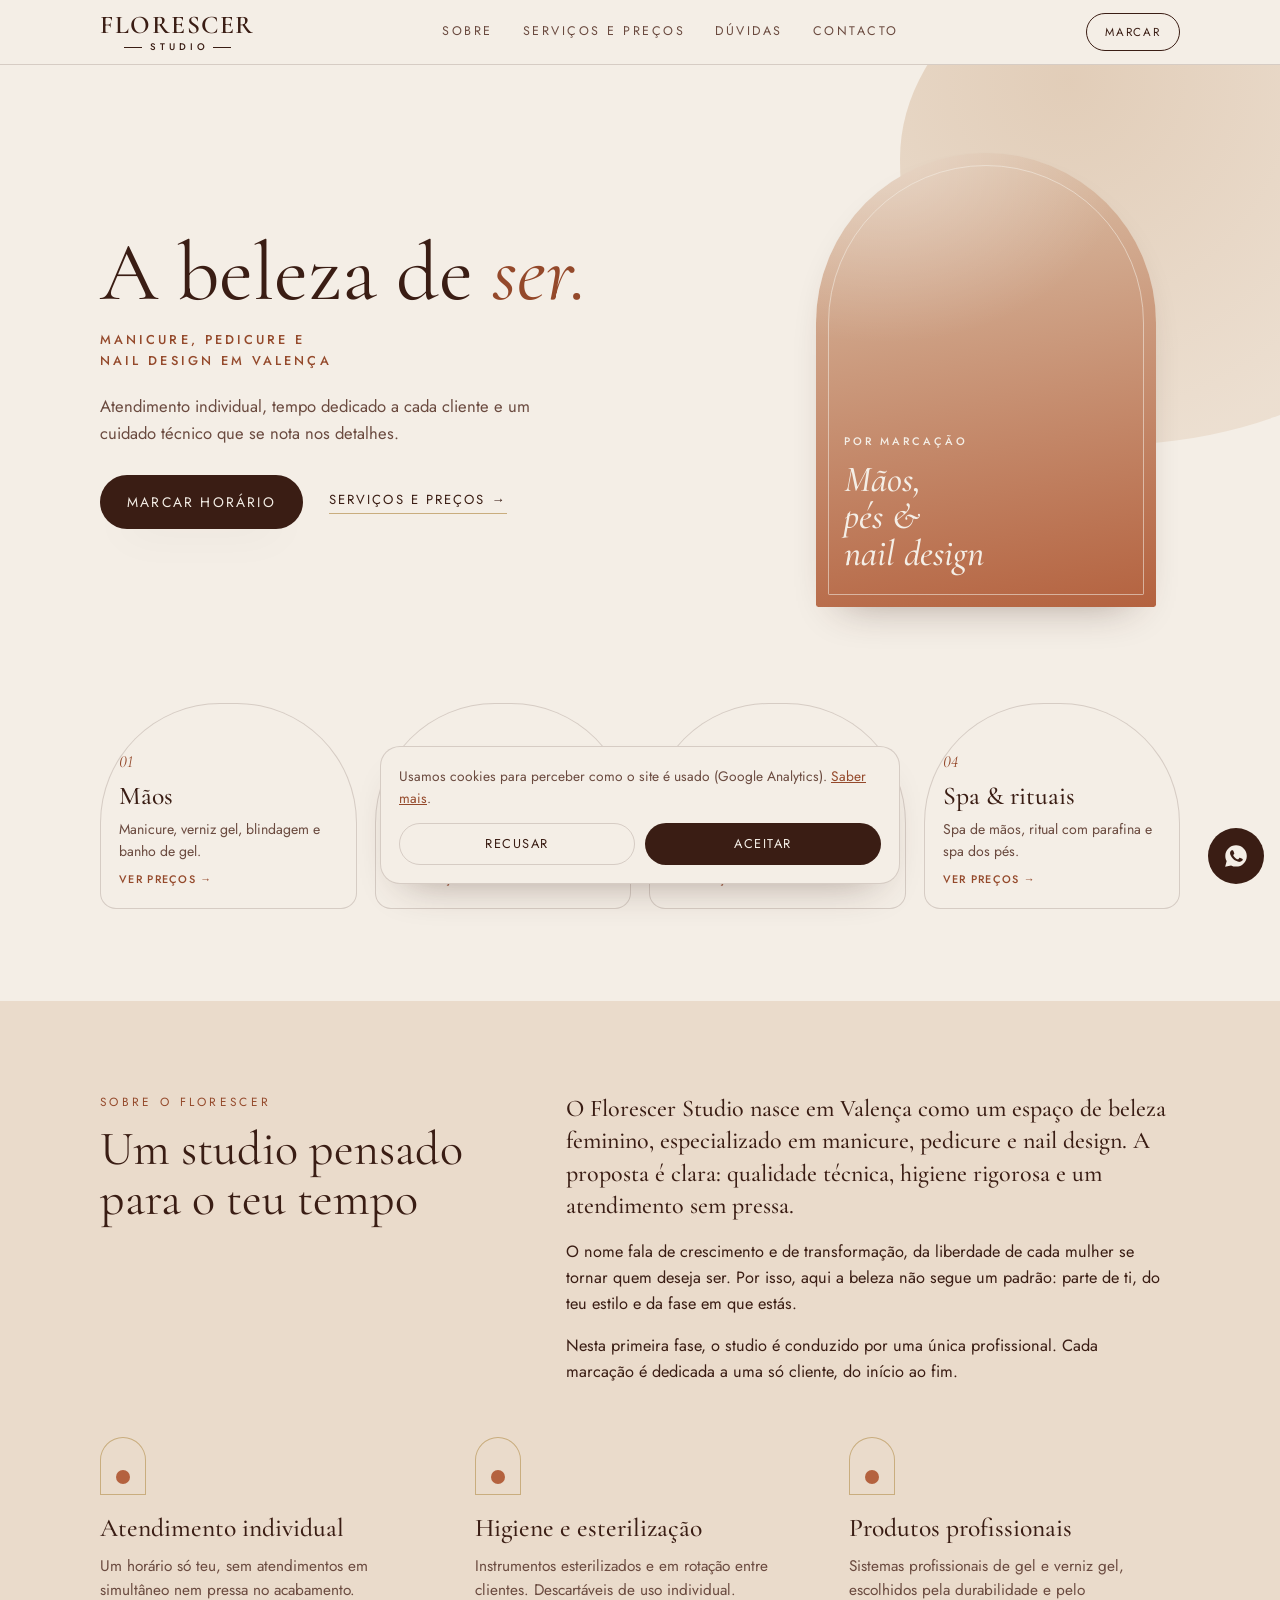
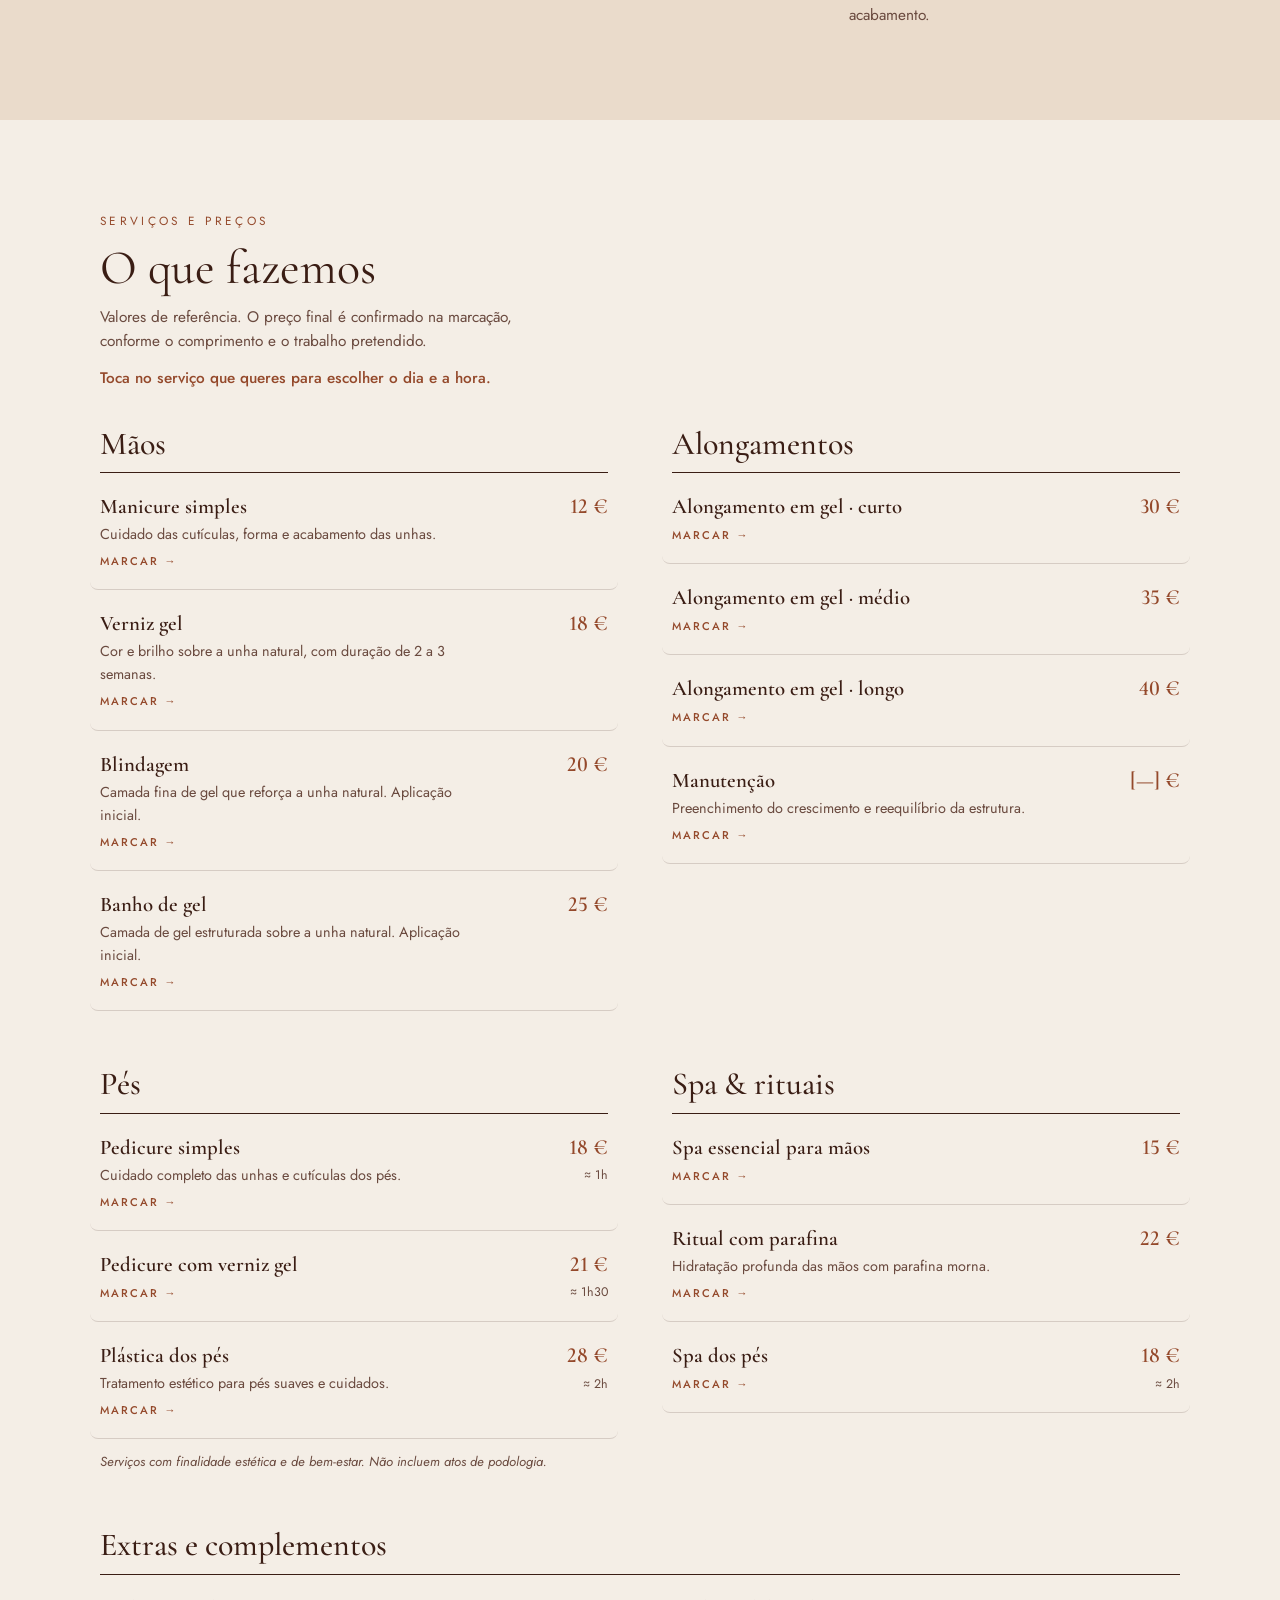
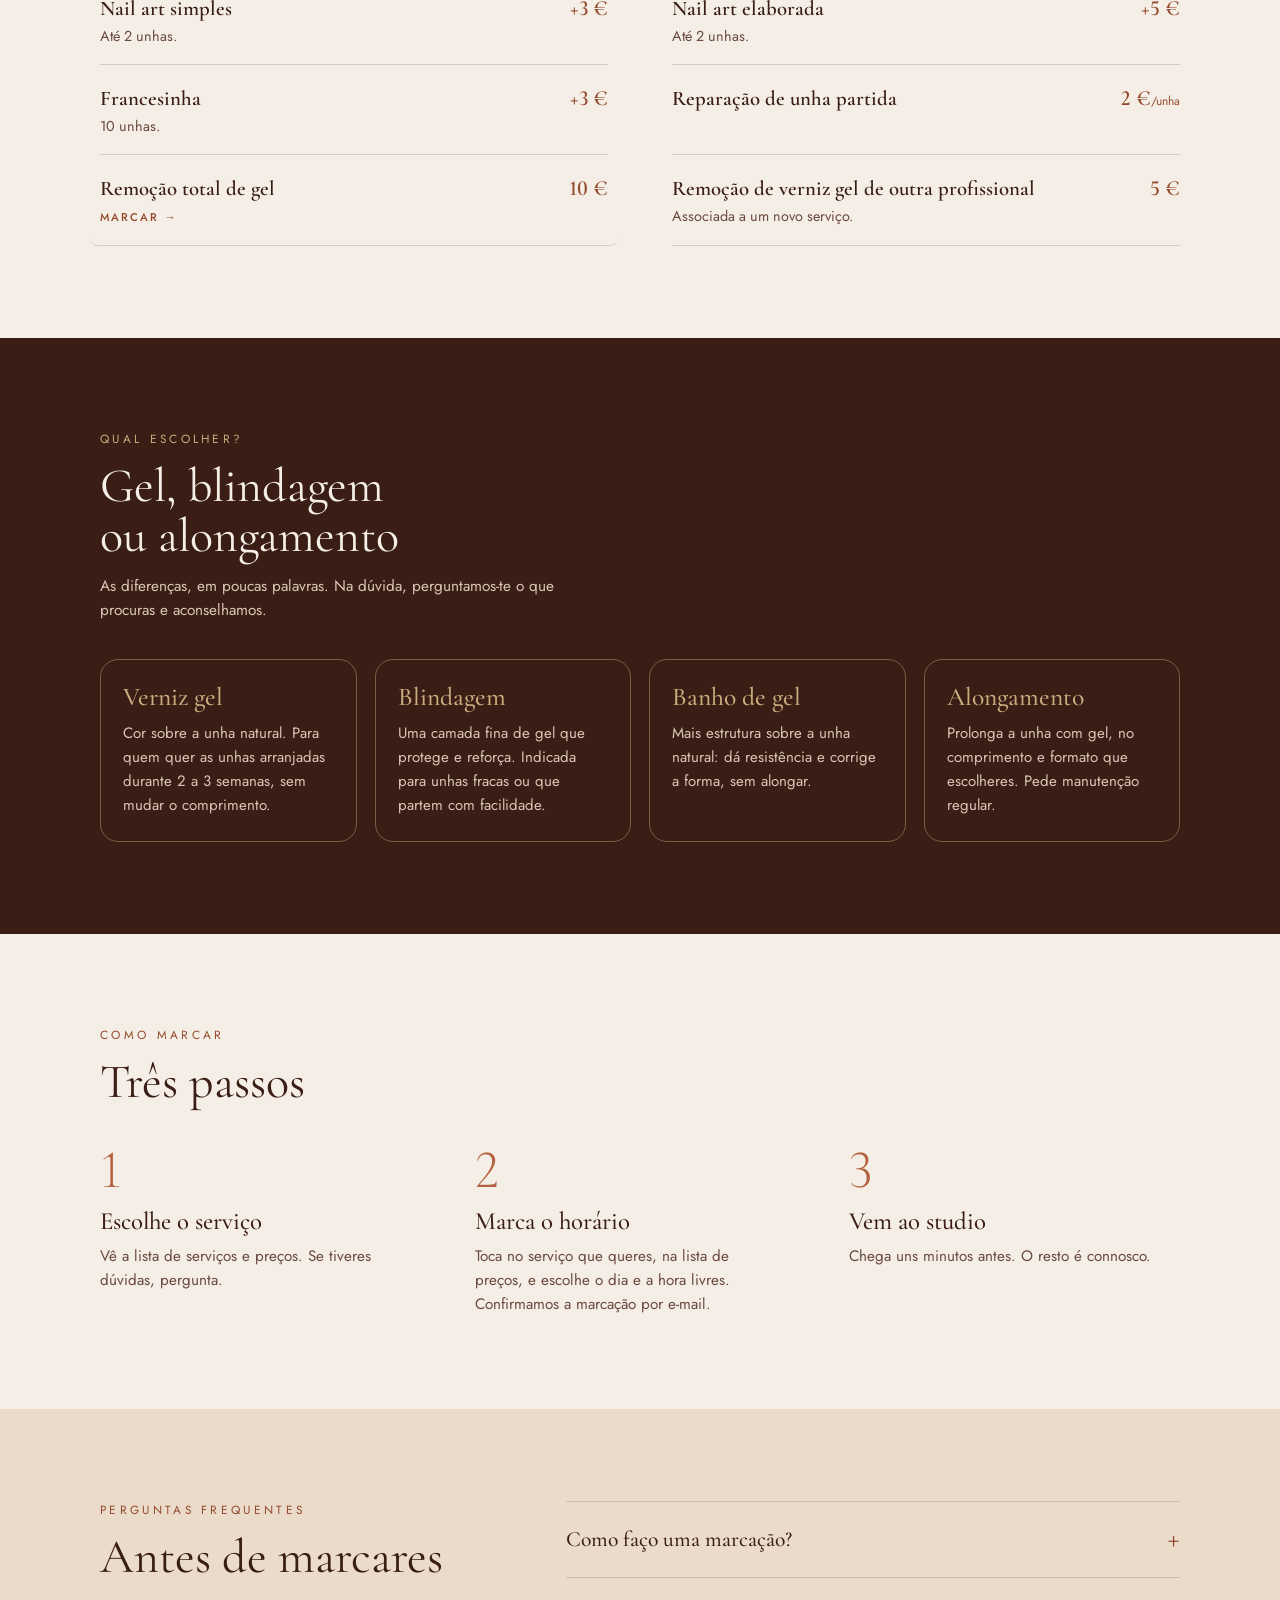
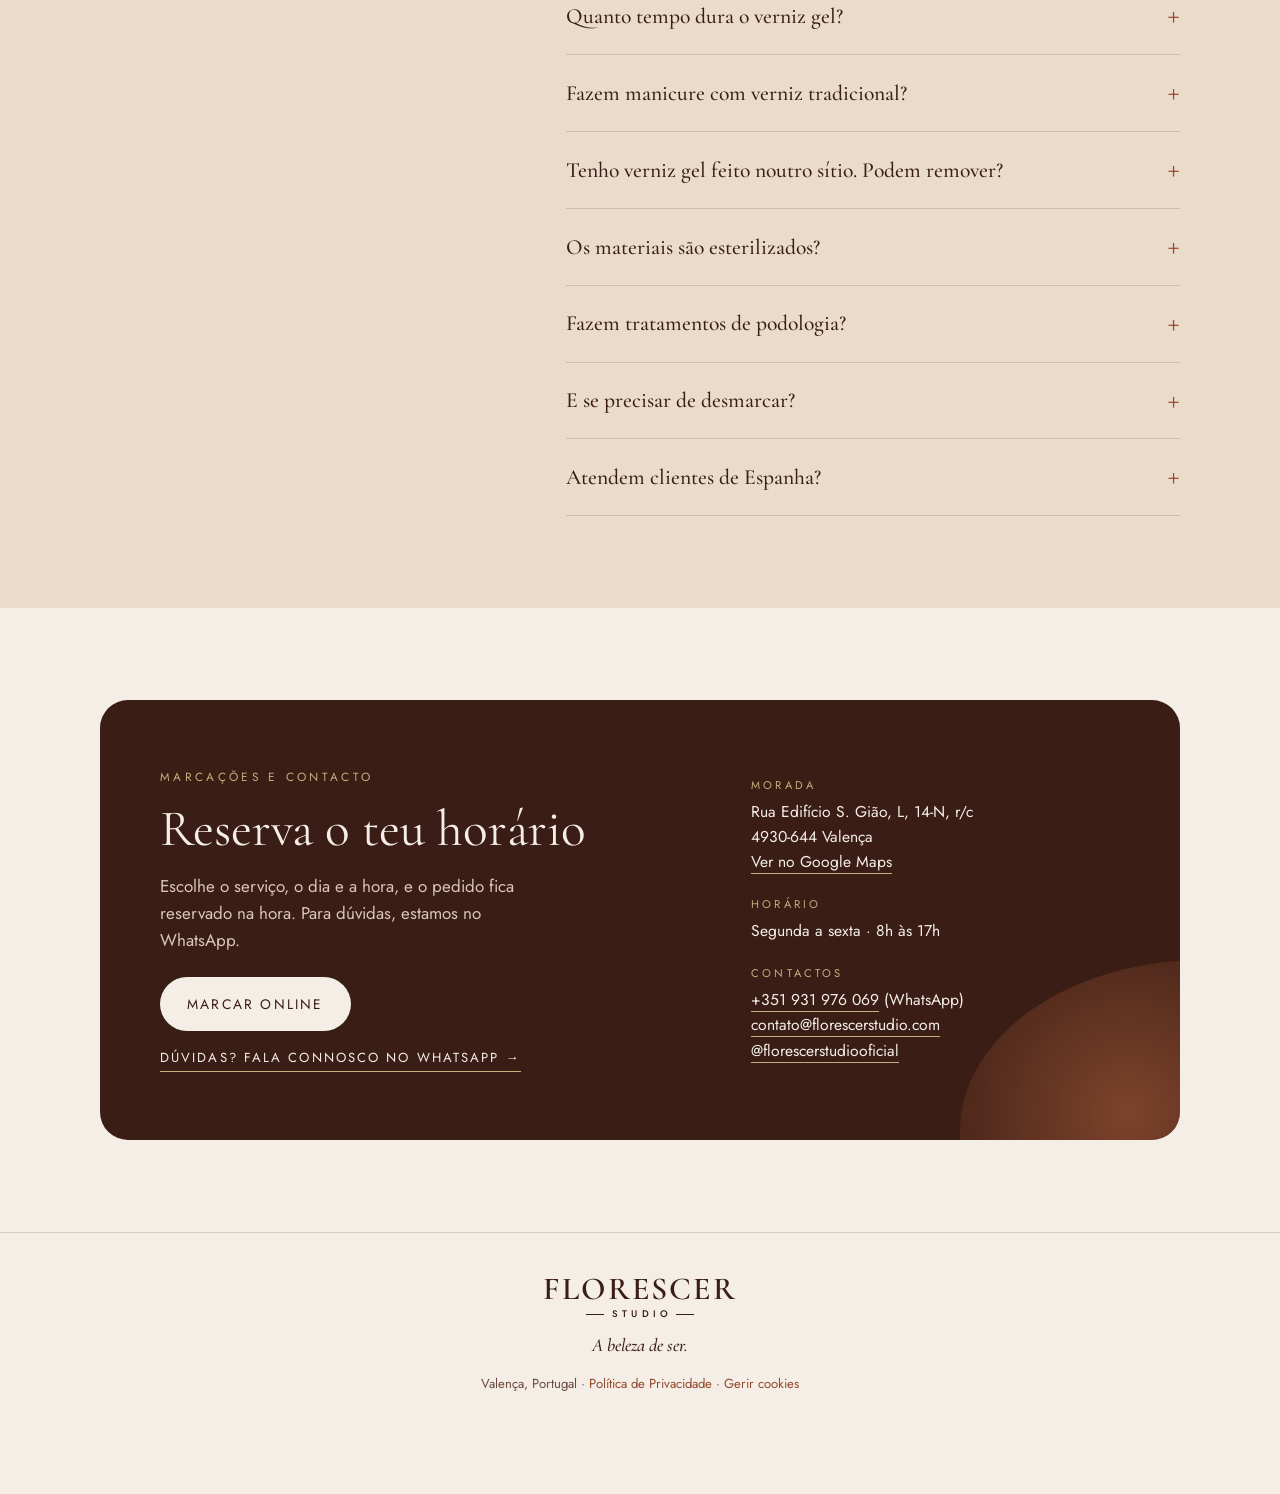
==== commit 96334993: "Botões gerais de marcação levam à tabela de serviços O pop-up do perfil do Cal.com não tinha botão d" ====
--- a/index.html
+++ b/index.html
@@ -239,6 +239,7 @@
           <div class="eyebrow">Serviços e preços</div>
           <h2>O que fazemos</h2>
           <p class="section-sub">Valores de referência. O preço final é confirmado na marcação, conforme o comprimento e o trabalho pretendido.</p>
+          <p class="section-sub section-hint only-online" hidden>Toca no serviço que queres para escolher o dia e a hora.</p>
         </div>
 
         <div class="price-grid">
@@ -416,7 +417,7 @@
             <span class="num">2</span>
             <h3>Marca o horário</h3>
             <p class="only-whatsapp">Diz-nos pelo WhatsApp o serviço e os dias que te dão jeito. Confirmamos a tua marcação.</p>
-            <p class="only-online" hidden>Toca em "Marcar horário" e escolhe o dia e a hora livres. Confirmamos a marcação por e-mail.</p>
+            <p class="only-online" hidden>Toca no serviço que queres, na lista de preços, e escolhe o dia e a hora livres. Confirmamos a marcação por e-mail.</p>
           </li>
           <li class="step">
             <span class="num">3</span>
@@ -456,7 +457,7 @@
           <details class="faq-item">
             <summary>Como faço uma marcação?</summary>
             <p class="only-whatsapp">Envia uma mensagem pelo WhatsApp com o serviço que queres e os dias que te dão jeito. Respondemos com os horários disponíveis e confirmamos a marcação.</p>
-            <p class="only-online" hidden>Toca em "Marcar horário" ou no serviço que queres, na lista de preços, e escolhe o dia e a hora livres. O horário fica reservado e confirmamos por e-mail. Se preferires, também podes marcar pelo WhatsApp.</p>
+            <p class="only-online" hidden>Na lista de serviços e preços, toca no serviço que queres e escolhe o dia e a hora livres. O horário fica reservado e confirmamos por e-mail. Se preferires, também podes marcar pelo WhatsApp.</p>
           </details>
           <details class="faq-item">
             <summary>Quanto tempo dura o verniz gel?</summary>
--- a/css/styles.css
+++ b/css/styles.css
@@ -376,6 +376,7 @@
 }
 .row-book::after{content:" →";}
 .link-light{color:var(--on-dark);}
+.section-hint{color:var(--terracota-ink);font-weight:500;}
 .price-note{font-size:0.82rem;color:var(--ink-soft);margin-top:12px;font-style:italic;}
 
 /* ---------- qual escolher ---------- */
